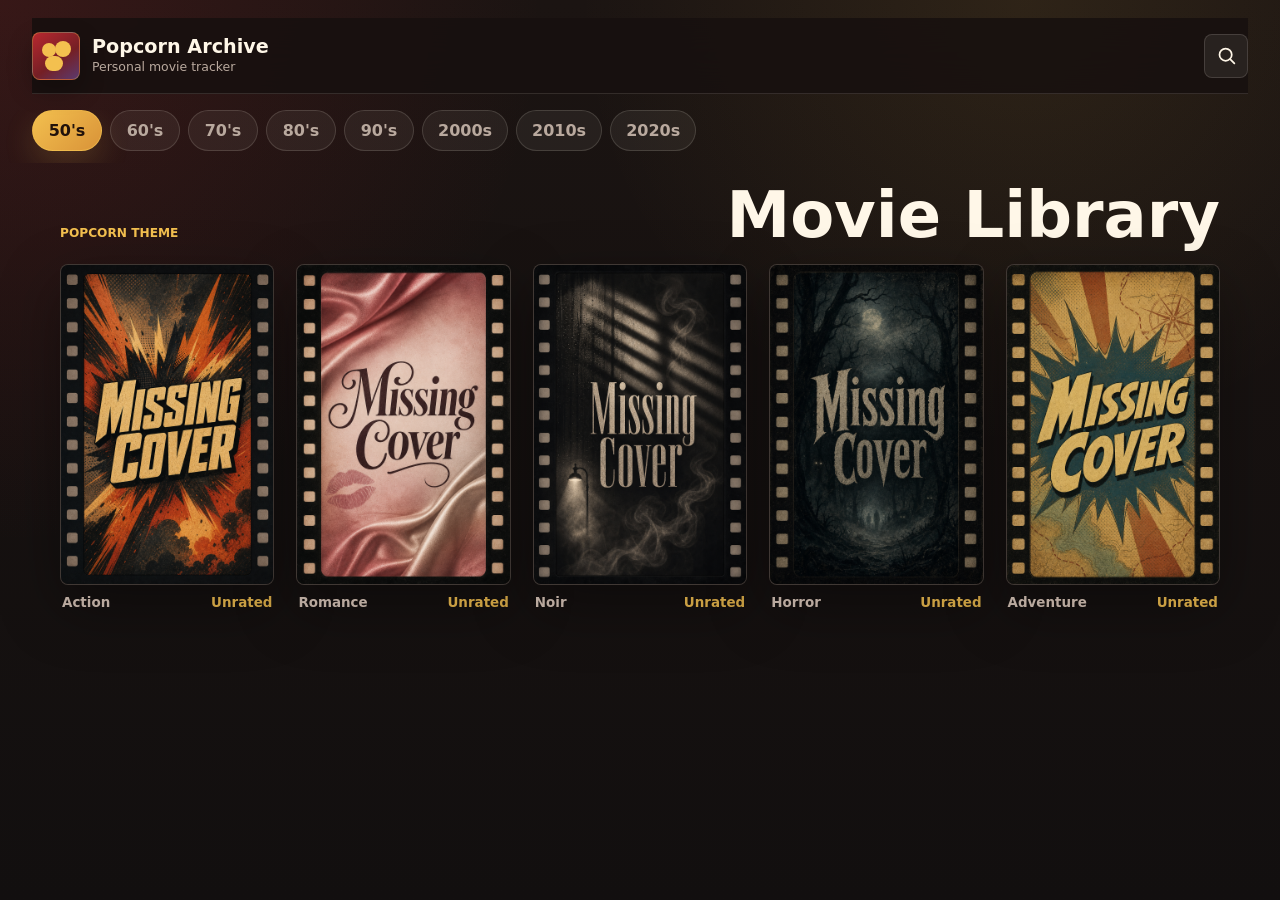
==== index.html @ 2b0893eb "Initial commit" ====
<!doctype html>
<html lang="en">
  <head>
    <meta charset="utf-8">
    <meta name="viewport" content="width=device-width, initial-scale=1">
    <meta name="theme-color" content="#17110f">
    <title>Popcorn Archive</title>
    <link rel="manifest" href="manifest.json">
    <link rel="stylesheet" href="styles.css">
  </head>
  <body>
    <div class="app-shell">
      <header class="top-bar" aria-label="Primary navigation">
        <a class="brand" href="index.html" aria-label="Popcorn Archive home">
          <span class="brand-mark" aria-hidden="true">
            <span></span>
          </span>
          <span class="brand-copy">
            <span class="brand-name">Popcorn Archive</span>
            <span class="brand-tagline">Personal movie tracker</span>
          </span>
        </a>

        <button class="icon-button" type="button" aria-label="Search and filter movies">
          <svg aria-hidden="true" viewBox="0 0 24 24">
            <path d="m21 21-4.3-4.3"></path>
            <circle cx="11" cy="11" r="7"></circle>
          </svg>
        </button>
      </header>

      <nav class="decade-nav" aria-label="Browse by decade">
        <button class="decade-chip is-active" type="button">50's</button>
        <button class="decade-chip" type="button">60's</button>
        <button class="decade-chip" type="button">70's</button>
        <button class="decade-chip" type="button">80's</button>
        <button class="decade-chip" type="button">90's</button>
        <button class="decade-chip" type="button">2000s</button>
        <button class="decade-chip" type="button">2010s</button>
        <button class="decade-chip" type="button">2020s</button>
      </nav>

      <main class="content">
        <section class="section-heading" aria-labelledby="library-title">
          <p class="eyebrow">Popcorn theme</p>
          <h1 id="library-title">Movie Library</h1>
        </section>

        <section class="poster-grid" aria-label="Movie cover placeholders">
          <article class="movie-card">
            <img src="assets/placeholders/missing-action.png" alt="Missing Cover action placeholder">
            <div class="movie-card-meta">
              <span>Action</span>
              <span>Unrated</span>
            </div>
          </article>

          <article class="movie-card">
            <img src="assets/placeholders/missing-romance.png" alt="Missing Cover romance placeholder">
            <div class="movie-card-meta">
              <span>Romance</span>
              <span>Unrated</span>
            </div>
          </article>

          <article class="movie-card">
            <img src="assets/placeholders/missing-noir.png" alt="Missing Cover noir placeholder">
            <div class="movie-card-meta">
              <span>Noir</span>
              <span>Unrated</span>
            </div>
          </article>

          <article class="movie-card">
            <img src="assets/placeholders/missing-horror.png" alt="Missing Cover horror placeholder">
            <div class="movie-card-meta">
              <span>Horror</span>
              <span>Unrated</span>
            </div>
          </article>

          <article class="movie-card">
            <img src="assets/placeholders/missing-adventure.png" alt="Missing Cover adventure placeholder">
            <div class="movie-card-meta">
              <span>Adventure</span>
              <span>Unrated</span>
            </div>
          </article>
        </section>
      </main>
    </div>

    <script src="app.js"></script>
  </body>
</html>
---- styles.css ----
:root {
  color-scheme: dark;
  --bg: #17110f;
  --bg-soft: #211a18;
  --panel: #2a211f;
  --panel-strong: #352421;
  --text: #fff7e8;
  --muted: #b9a99e;
  --red: #b8282f;
  --red-soft: #762328;
  --yellow: #f3c04f;
  --purple: #5b3a6f;
  --line: rgba(255, 247, 232, 0.12);
  --shadow: 0 22px 60px rgba(0, 0, 0, 0.36);
}

* {
  box-sizing: border-box;
}

html {
  background: var(--bg);
}

body {
  margin: 0;
  min-height: 100vh;
  background:
    radial-gradient(circle at top left, rgba(184, 40, 47, 0.18), transparent 34rem),
    radial-gradient(circle at 80% 0, rgba(243, 192, 79, 0.09), transparent 28rem),
    linear-gradient(180deg, #1b1412 0%, #120f0f 100%);
  color: var(--text);
  font-family: Inter, ui-sans-serif, system-ui, -apple-system, BlinkMacSystemFont, "Segoe UI", sans-serif;
}

button,
a {
  -webkit-tap-highlight-color: transparent;
}

button {
  font: inherit;
}

img {
  display: block;
  max-width: 100%;
}

.app-shell {
  min-height: 100vh;
  padding: 14px clamp(14px, 4vw, 32px) 32px;
}

.top-bar {
  position: sticky;
  top: 0;
  z-index: 10;
  display: flex;
  align-items: center;
  justify-content: space-between;
  gap: 16px;
  min-height: 68px;
  border-bottom: 1px solid var(--line);
  background: rgba(23, 17, 15, 0.88);
  backdrop-filter: blur(18px);
}

.brand {
  display: inline-flex;
  align-items: center;
  gap: 12px;
  min-width: 0;
  color: inherit;
  text-decoration: none;
}

.brand-mark {
  position: relative;
  display: grid;
  flex: 0 0 auto;
  width: 42px;
  height: 42px;
  place-items: center;
  border: 1px solid rgba(243, 192, 79, 0.34);
  border-radius: 8px;
  background: linear-gradient(145deg, var(--red) 0%, #751f25 58%, var(--purple) 100%);
  box-shadow: 0 10px 24px rgba(0, 0, 0, 0.28);
}

.brand-mark::before,
.brand-mark::after,
.brand-mark span {
  content: "";
  position: absolute;
  border-radius: 999px;
  background: var(--yellow);
}

.brand-mark::before {
  width: 14px;
  height: 14px;
  left: 9px;
  top: 10px;
}

.brand-mark::after {
  width: 16px;
  height: 16px;
  right: 8px;
  top: 8px;
}

.brand-mark span {
  width: 18px;
  height: 15px;
  left: 12px;
  bottom: 8px;
}

.brand-copy {
  display: grid;
  min-width: 0;
}

.brand-name {
  overflow: hidden;
  font-size: 1.08rem;
  font-weight: 800;
  letter-spacing: 0;
  line-height: 1.1;
  text-overflow: ellipsis;
  white-space: nowrap;
}

.brand-tagline {
  overflow: hidden;
  margin-top: 3px;
  color: var(--muted);
  font-size: 0.78rem;
  line-height: 1.2;
  text-overflow: ellipsis;
  white-space: nowrap;
}

.icon-button {
  display: grid;
  flex: 0 0 auto;
  width: 44px;
  height: 44px;
  place-items: center;
  border: 1px solid rgba(255, 247, 232, 0.14);
  border-radius: 8px;
  background: rgba(255, 247, 232, 0.07);
  color: var(--text);
  cursor: pointer;
}

.icon-button svg {
  width: 21px;
  height: 21px;
  fill: none;
  stroke: currentColor;
  stroke-linecap: round;
  stroke-linejoin: round;
  stroke-width: 2;
}

.decade-nav {
  display: flex;
  gap: 8px;
  margin: 16px calc(clamp(14px, 4vw, 32px) * -1) 0;
  overflow-x: auto;
  padding: 0 clamp(14px, 4vw, 32px) 12px;
  scrollbar-width: none;
}

.decade-nav::-webkit-scrollbar {
  display: none;
}

.decade-chip {
  flex: 0 0 auto;
  min-width: 70px;
  border: 1px solid rgba(255, 247, 232, 0.14);
  border-radius: 999px;
  background: rgba(255, 247, 232, 0.06);
  color: var(--muted);
  cursor: pointer;
  font-weight: 750;
  padding: 10px 15px;
}

.decade-chip.is-active {
  border-color: rgba(243, 192, 79, 0.62);
  background: linear-gradient(135deg, var(--yellow), #d99338);
  color: #21120b;
  box-shadow: 0 12px 30px rgba(243, 192, 79, 0.17);
}

.content {
  width: min(100%, 1160px);
  margin: 22px auto 0;
}

.section-heading {
  display: flex;
  align-items: end;
  justify-content: space-between;
  gap: 16px;
  margin-bottom: 18px;
}

.eyebrow {
  margin: 0 0 6px;
  color: var(--yellow);
  font-size: 0.76rem;
  font-weight: 800;
  letter-spacing: 0;
  text-transform: uppercase;
}

h1 {
  margin: 0;
  font-size: clamp(2rem, 7vw, 4rem);
  line-height: 0.95;
}

.poster-grid {
  display: grid;
  grid-template-columns: repeat(auto-fit, minmax(150px, 1fr));
  gap: clamp(14px, 3vw, 22px);
}

.movie-card {
  min-width: 0;
}

.movie-card img {
  width: 100%;
  aspect-ratio: 2 / 3;
  border: 1px solid rgba(255, 247, 232, 0.1);
  border-radius: 8px;
  background: var(--panel);
  box-shadow: var(--shadow);
  object-fit: cover;
}

.movie-card-meta {
  display: flex;
  align-items: center;
  justify-content: space-between;
  gap: 10px;
  padding: 10px 2px 0;
  color: var(--muted);
  font-size: 0.84rem;
  font-weight: 700;
}

.movie-card-meta span:last-child {
  color: rgba(243, 192, 79, 0.82);
}

@media (min-width: 760px) {
  .app-shell {
    padding-top: 18px;
  }

  .top-bar {
    min-height: 76px;
  }

  .brand-mark {
    width: 48px;
    height: 48px;
  }

  .brand-name {
    font-size: 1.2rem;
  }

  .poster-grid {
    grid-template-columns: repeat(5, minmax(0, 1fr));
  }
}

@media (max-width: 420px) {
  .brand-tagline {
    display: none;
  }

  .poster-grid {
    grid-template-columns: repeat(2, minmax(0, 1fr));
  }
}
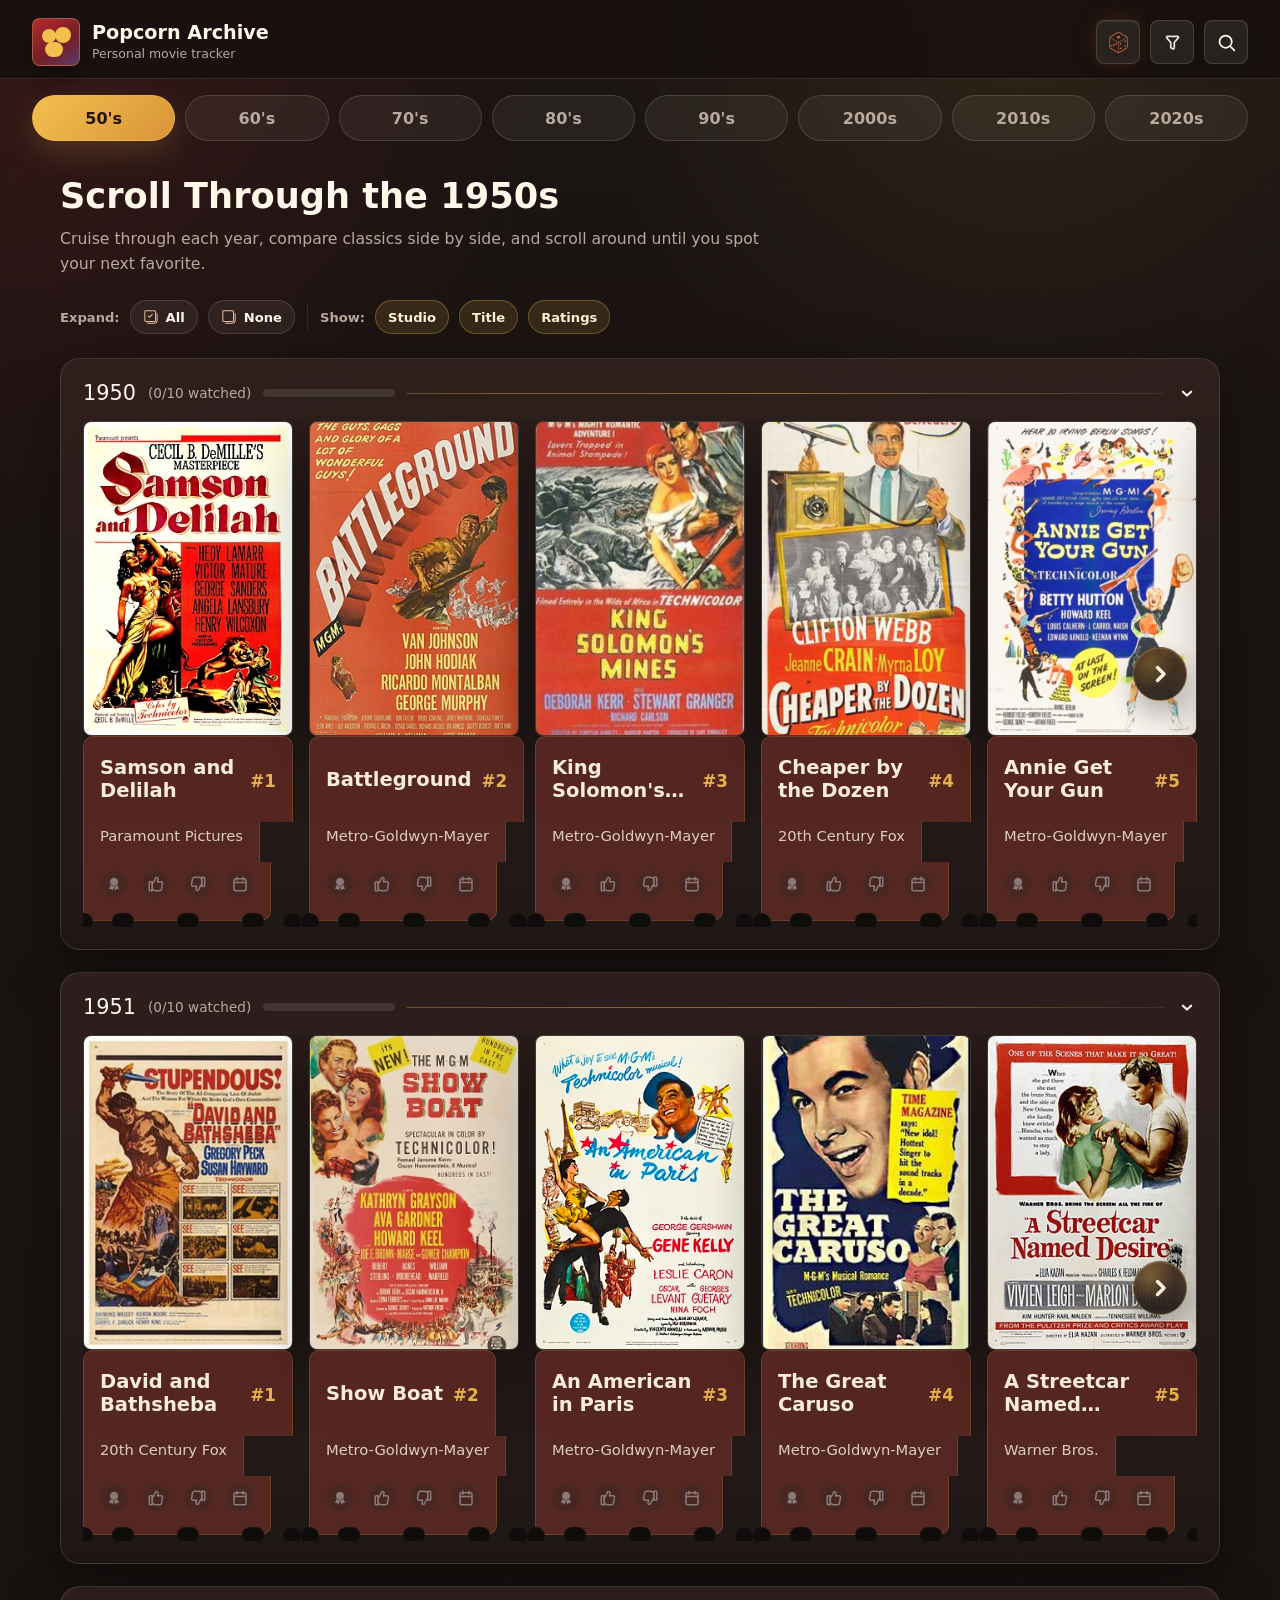
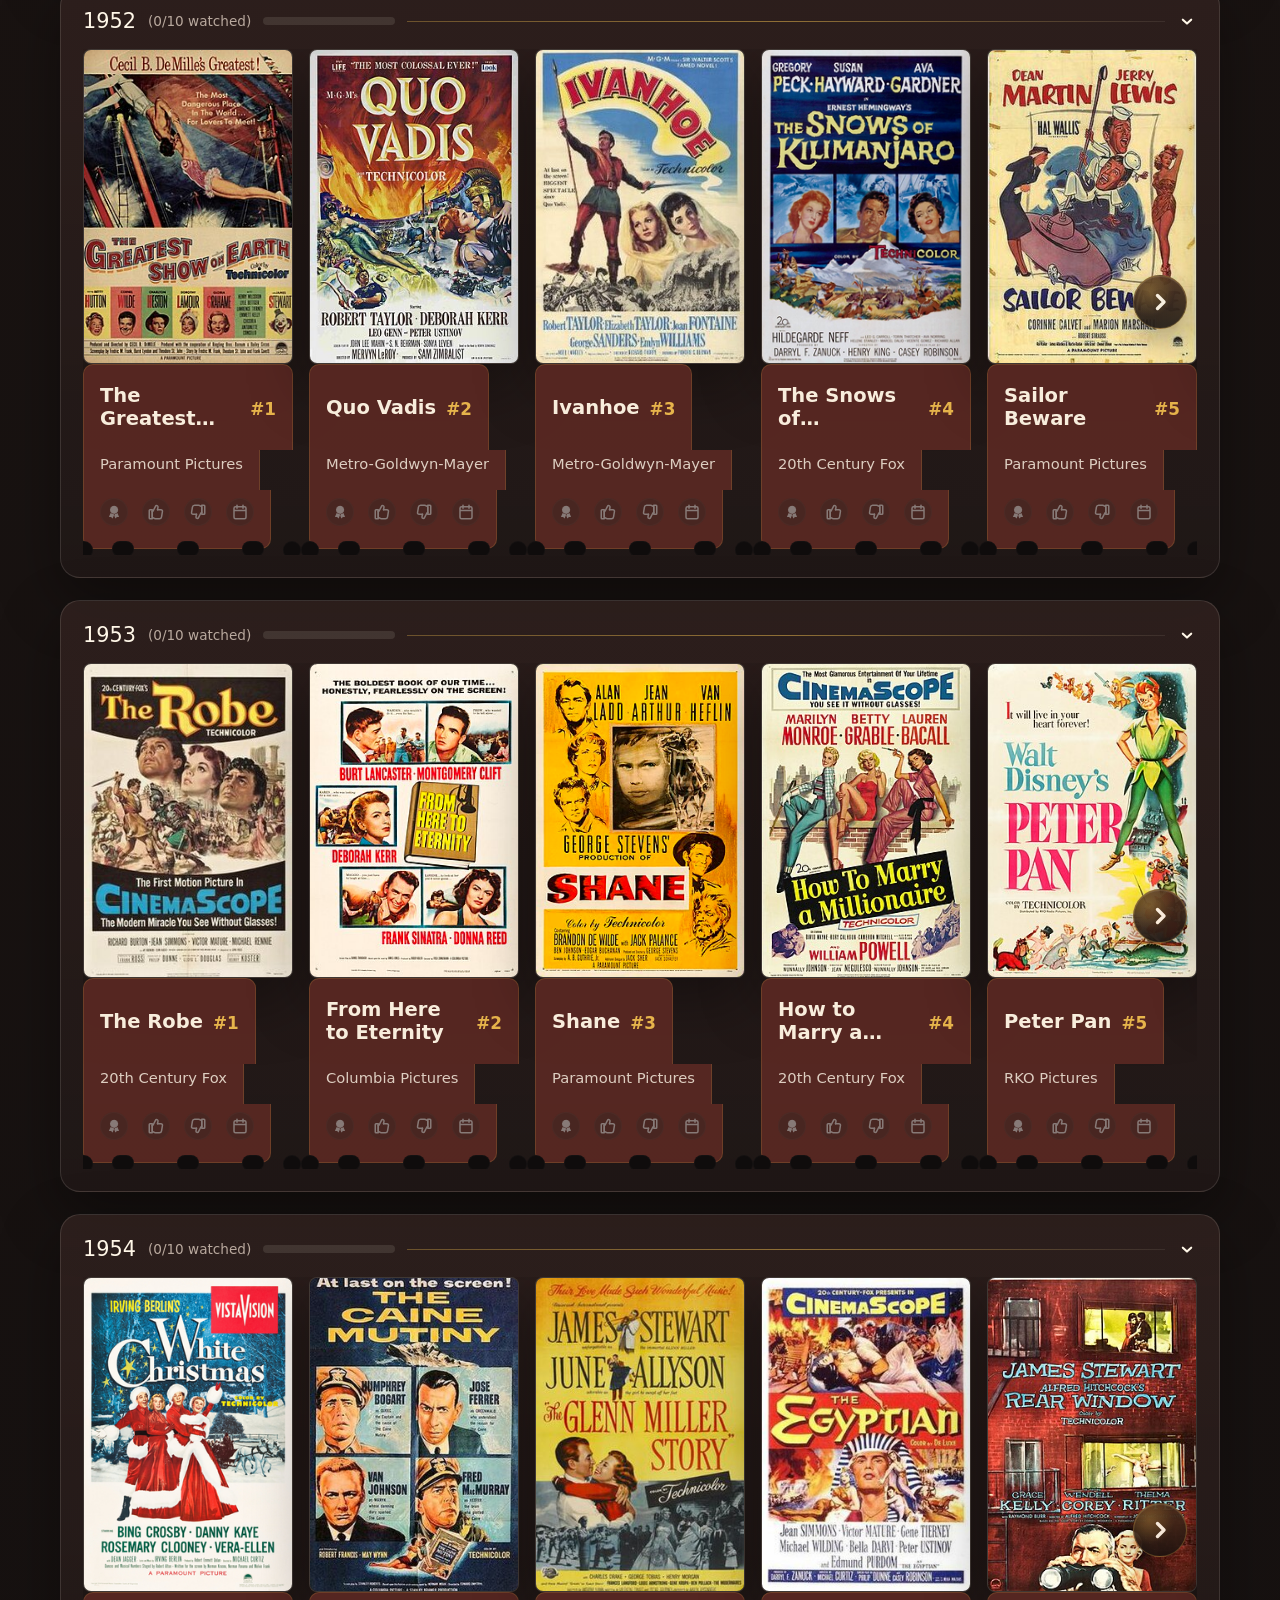
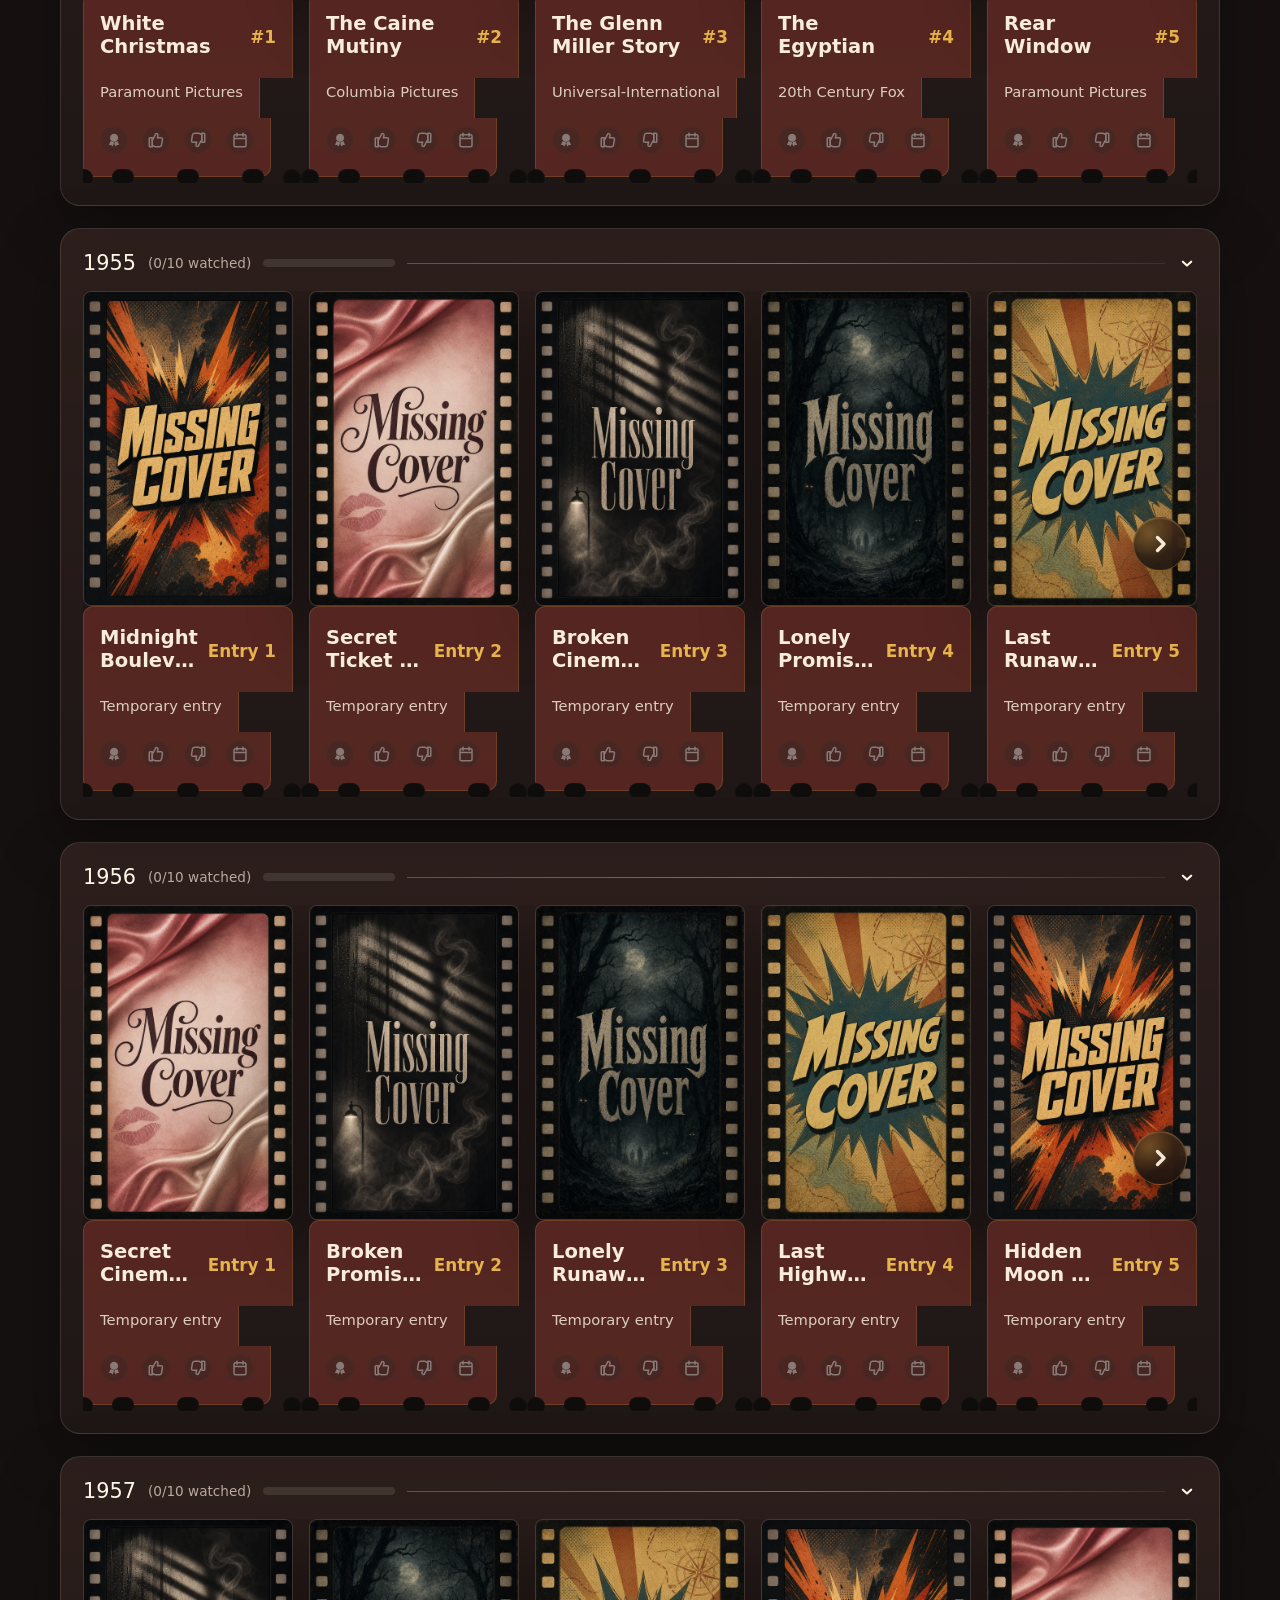
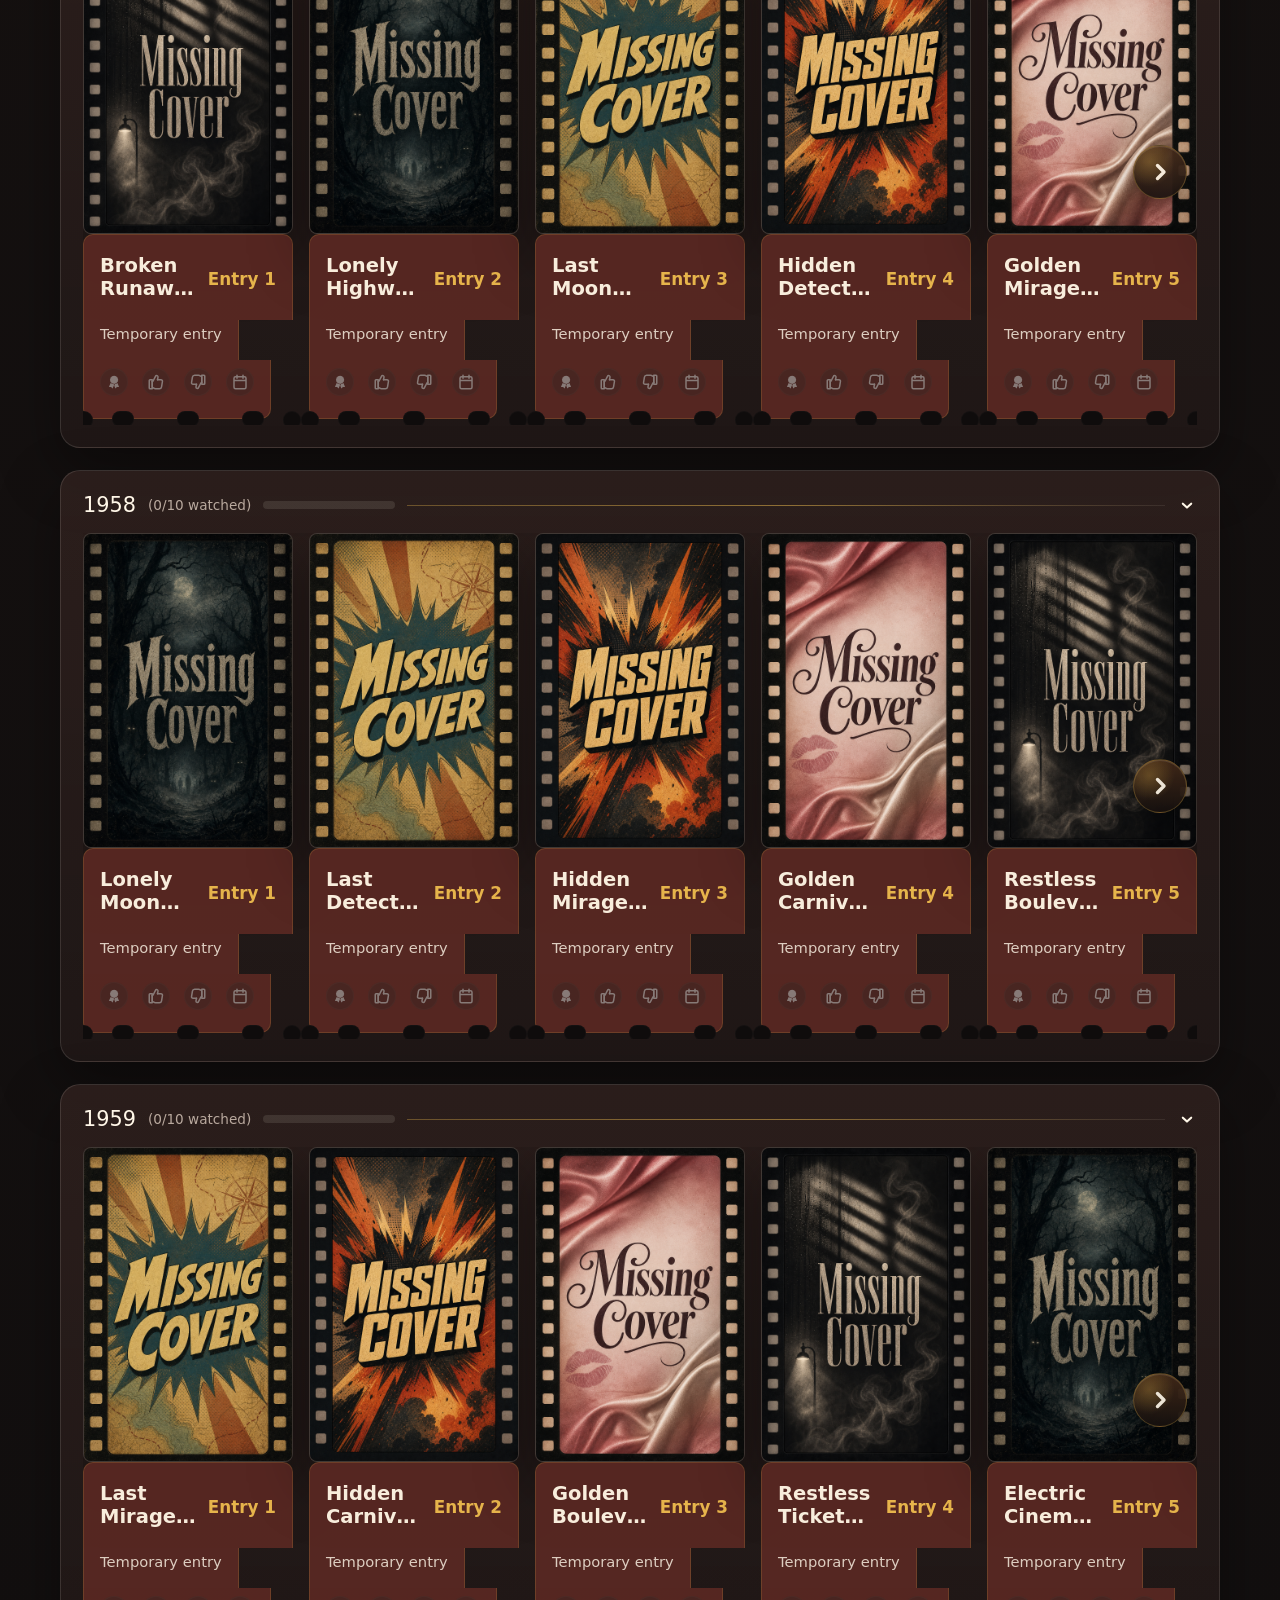
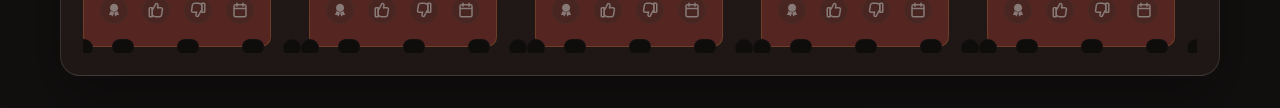
==== commit 633f16ba: "Checkpoint movie checklist UI overhaul" ====
--- a/index.html
+++ b/index.html
@@ -21,73 +21,172 @@
           </span>
         </a>
 
-        <button class="icon-button" type="button" aria-label="Search and filter movies">
+        <div class="top-bar-actions" aria-label="Search and filter controls">
+          <button class="icon-button" type="button" aria-label="Pick a random movie">
+            <img class="icon-button-image icon-button-image-random" src="assets/icons/dice.svg" alt="" aria-hidden="true">
+          </button>
+          <button class="icon-button" type="button" aria-label="Filter movies">
+            <img class="icon-button-image" src="assets/icons/filter.svg" alt="" aria-hidden="true">
+          </button>
+          <button class="icon-button" type="button" aria-label="Search movies">
+            <svg aria-hidden="true" viewBox="0 0 24 24">
+              <path d="m21 21-4.3-4.3"></path>
+              <circle cx="11" cy="11" r="7"></circle>
+            </svg>
+          </button>
+        </div>
+      </header>
+
+      <div id="decade-nav-shell" class="decade-nav-shell">
+        <button
+          id="decade-nav-prev"
+          class="edge-button edge-button-left decade-edge-button"
+          type="button"
+          aria-label="Scroll decades to the left"
+        >
           <svg aria-hidden="true" viewBox="0 0 24 24">
-            <path d="m21 21-4.3-4.3"></path>
-            <circle cx="11" cy="11" r="7"></circle>
+            <path d="M14.5 5.5 8 12l6.5 6.5"></path>
           </svg>
         </button>
-      </header>
 
-      <nav class="decade-nav" aria-label="Browse by decade">
-        <button class="decade-chip is-active" type="button">50's</button>
-        <button class="decade-chip" type="button">60's</button>
-        <button class="decade-chip" type="button">70's</button>
-        <button class="decade-chip" type="button">80's</button>
-        <button class="decade-chip" type="button">90's</button>
-        <button class="decade-chip" type="button">2000s</button>
-        <button class="decade-chip" type="button">2010s</button>
-        <button class="decade-chip" type="button">2020s</button>
-      </nav>
+        <nav id="decade-nav" class="decade-nav" aria-label="Browse by decade">
+          <button class="decade-chip is-active" type="button">50's</button>
+          <button class="decade-chip" type="button">60's</button>
+          <button class="decade-chip" type="button">70's</button>
+          <button class="decade-chip" type="button">80's</button>
+          <button class="decade-chip" type="button">90's</button>
+          <button class="decade-chip" type="button">2000s</button>
+          <button class="decade-chip" type="button">2010s</button>
+          <button class="decade-chip" type="button">2020s</button>
+        </nav>
+
+        <button
+          id="decade-nav-next"
+          class="edge-button edge-button-right decade-edge-button"
+          type="button"
+          aria-label="Scroll decades to the right"
+        >
+          <svg aria-hidden="true" viewBox="0 0 24 24">
+            <path d="M9.5 5.5 16 12l-6.5 6.5"></path>
+          </svg>
+        </button>
+      </div>
 
       <main class="content">
-        <section class="section-heading" aria-labelledby="library-title">
-          <p class="eyebrow">Popcorn theme</p>
-          <h1 id="library-title">Movie Library</h1>
-        </section>
+        <section class="library-decade" aria-labelledby="fifties-title">
+          <div class="section-copy">
+            <h2 id="fifties-title">Scroll Through the 1950s</h2>
+            <p class="section-description">
+              Cruise through each year, compare classics side by side, and scroll
+              around until you spot your next favorite.
+            </p>
+          </div>
 
-        <section class="poster-grid" aria-label="Movie cover placeholders">
-          <article class="movie-card">
-            <img src="assets/placeholders/missing-action.png" alt="Missing Cover action placeholder">
-            <div class="movie-card-meta">
-              <span>Action</span>
-              <span>Unrated</span>
-            </div>
-          </article>
+          <div class="year-toolbar" aria-label="Year display controls">
+            <span class="year-toolbar-label">Expand:</span>
+            <button id="expand-all-button" class="year-toolbar-button" type="button">
+              <img src="assets/icons/expand-all.svg" alt="" aria-hidden="true">
+              <span>All</span>
+            </button>
+            <button id="expand-none-button" class="year-toolbar-button" type="button">
+              <img src="assets/icons/expand-none.svg" alt="" aria-hidden="true">
+              <span>None</span>
+            </button>
 
-          <article class="movie-card">
-            <img src="assets/placeholders/missing-romance.png" alt="Missing Cover romance placeholder">
-            <div class="movie-card-meta">
-              <span>Romance</span>
-              <span>Unrated</span>
-            </div>
-          </article>
+            <span class="year-toolbar-divider" aria-hidden="true"></span>
 
-          <article class="movie-card">
-            <img src="assets/placeholders/missing-noir.png" alt="Missing Cover noir placeholder">
-            <div class="movie-card-meta">
-              <span>Noir</span>
-              <span>Unrated</span>
-            </div>
-          </article>
+            <span class="year-toolbar-label">Show:</span>
+            <button id="toggle-studio-button" class="year-toolbar-button is-active" type="button" aria-pressed="true">
+              <span>Studio</span>
+            </button>
+            <button id="toggle-title-button" class="year-toolbar-button is-active" type="button" aria-pressed="true">
+              <span>Title</span>
+            </button>
+            <button id="toggle-ratings-button" class="year-toolbar-button is-active" type="button" aria-pressed="true">
+              <span>Ratings</span>
+            </button>
+          </div>
 
-          <article class="movie-card">
-            <img src="assets/placeholders/missing-horror.png" alt="Missing Cover horror placeholder">
-            <div class="movie-card-meta">
-              <span>Horror</span>
-              <span>Unrated</span>
-            </div>
-          </article>
-
-          <article class="movie-card">
-            <img src="assets/placeholders/missing-adventure.png" alt="Missing Cover adventure placeholder">
-            <div class="movie-card-meta">
-              <span>Adventure</span>
-              <span>Unrated</span>
-            </div>
-          </article>
+          <div id="year-rows" class="year-rows" aria-live="polite"></div>
         </section>
       </main>
+    </div>
+
+    <div id="movie-detail-overlay" class="movie-detail-overlay" hidden>
+      <div class="movie-detail-backdrop" data-close-detail="true"></div>
+      <section
+        id="movie-detail-card"
+        class="movie-detail-card"
+        role="dialog"
+        aria-modal="true"
+        aria-labelledby="movie-detail-title"
+        tabindex="-1"
+      >
+        <button
+          id="movie-detail-close"
+          class="movie-detail-close"
+          type="button"
+          aria-label="Close movie details"
+        >
+          <svg aria-hidden="true" viewBox="0 0 24 24">
+            <path d="M6 6 18 18"></path>
+            <path d="M18 6 6 18"></path>
+          </svg>
+        </button>
+
+        <div class="movie-detail-layout">
+          <img id="movie-detail-poster" class="movie-detail-poster" src="" alt="">
+
+          <div class="movie-detail-copy">
+            <p id="movie-detail-kicker" class="movie-detail-kicker"></p>
+            <h2 id="movie-detail-title"></h2>
+            <p id="movie-detail-distributor" class="movie-detail-distributor"></p>
+
+            <dl class="movie-detail-facts">
+              <div>
+                <dt>Rank</dt>
+                <dd id="movie-detail-rank"></dd>
+              </div>
+              <div>
+                <dt>Rental</dt>
+                <dd id="movie-detail-rental"></dd>
+              </div>
+              <div>
+                <dt>Status</dt>
+                <dd id="movie-detail-status"></dd>
+              </div>
+              <div>
+                <dt>Rating</dt>
+                <dd id="movie-detail-rating"></dd>
+              </div>
+            </dl>
+
+            <div class="movie-detail-links">
+              <a id="movie-detail-film-link" class="movie-detail-link" href="" target="_blank" rel="noreferrer noopener">
+                <span class="movie-detail-link-icon" aria-hidden="true">
+                  <img src="assets/icons/wikipedia.svg" alt="">
+                </span>
+                <span>Wikipedia</span>
+              </a>
+            </div>
+
+            <div class="movie-detail-actions" aria-label="Movie reactions">
+              <button id="movie-detail-favorite" class="movie-detail-action movie-detail-action-favorite" type="button">
+                <img src="assets/icons/ribbon.svg" alt="" aria-hidden="true">
+              </button>
+              <button id="movie-detail-like" class="movie-detail-action movie-detail-action-thumb" type="button" aria-label="Mark movie thumbs up">
+                <img src="assets/icons/thumbs-up.svg" alt="" aria-hidden="true">
+              </button>
+              <button id="movie-detail-dislike" class="movie-detail-action movie-detail-action-thumb" type="button" aria-label="Mark movie thumbs down">
+                <img src="assets/icons/thumbs-down.svg" alt="" aria-hidden="true">
+              </button>
+              <button id="movie-detail-calendar" class="movie-detail-action movie-detail-action-thumb movie-detail-action-calendar" type="button" aria-label="Toggle movie calendar action">
+                <img src="assets/icons/calendar.svg" alt="" aria-hidden="true">
+              </button>
+            </div>
+          </div>
+        </div>
+      </section>
     </div>
 
     <script src="app.js"></script>
--- a/styles.css
+++ b/styles.css
@@ -18,6 +18,10 @@
   box-sizing: border-box;
 }
 
+[hidden] {
+  display: none !important;
+}
+
 html {
   background: var(--bg);
 }
@@ -33,6 +37,10 @@
   font-family: Inter, ui-sans-serif, system-ui, -apple-system, BlinkMacSystemFont, "Segoe UI", sans-serif;
 }
 
+body.detail-open {
+  overflow: hidden;
+}
+
 button,
 a {
   -webkit-tap-highlight-color: transparent;
@@ -49,7 +57,7 @@
 
 .app-shell {
   min-height: 100vh;
-  padding: 14px clamp(14px, 4vw, 32px) 32px;
+  padding: 0 clamp(14px, 4vw, 32px) 32px;
 }
 
 .top-bar {
@@ -61,6 +69,8 @@
   justify-content: space-between;
   gap: 16px;
   min-height: 68px;
+  margin: 0 calc(clamp(14px, 4vw, 32px) * -1);
+  padding: 14px clamp(14px, 4vw, 32px) 10px;
   border-bottom: 1px solid var(--line);
   background: rgba(23, 17, 15, 0.88);
   backdrop-filter: blur(18px);
@@ -154,6 +164,13 @@
   background: rgba(255, 247, 232, 0.07);
   color: var(--text);
   cursor: pointer;
+  transition: box-shadow 140ms ease, border-color 140ms ease, background 140ms ease, transform 140ms ease;
+}
+
+.top-bar-actions {
+  display: inline-flex;
+  align-items: center;
+  gap: 10px;
 }
 
 .icon-button svg {
@@ -166,29 +183,102 @@
   stroke-width: 2;
 }
 
+.icon-button-image {
+  width: 21px;
+  height: 21px;
+  filter: brightness(0) saturate(100%) invert(97%) sepia(8%) saturate(227%) hue-rotate(327deg) brightness(95%) contrast(92%);
+}
+
+.icon-button-image-random {
+  filter: brightness(0) saturate(100%) invert(49%) sepia(31%) saturate(1095%) hue-rotate(329deg) brightness(91%) contrast(86%);
+}
+
+.top-bar-actions .icon-button {
+  box-shadow:
+    0 8px 18px rgba(0, 0, 0, 0.16),
+    0 0 0 rgba(243, 192, 79, 0),
+    inset 0 1px 0 rgba(255, 247, 232, 0.04),
+    inset 0 0 12px rgba(243, 192, 79, 0.03);
+}
+
+.top-bar-actions .icon-button:hover,
+.top-bar-actions .icon-button:focus-visible {
+  border-color: rgba(243, 192, 79, 0.18);
+  box-shadow:
+    0 10px 22px rgba(0, 0, 0, 0.18),
+    0 0 18px rgba(243, 192, 79, 0.12),
+    0 0 24px rgba(184, 40, 47, 0.1),
+    inset 0 1px 0 rgba(255, 247, 232, 0.08),
+    inset 0 0 14px rgba(243, 192, 79, 0.05);
+}
+
+.top-bar-actions .icon-button:active,
+.top-bar-actions .icon-button.is-active,
+.top-bar-actions .icon-button[aria-pressed="true"] {
+  transform: translateY(-1px);
+  box-shadow:
+    0 10px 22px rgba(0, 0, 0, 0.18),
+    0 0 24px rgba(243, 192, 79, 0.2),
+    0 0 34px rgba(184, 40, 47, 0.18),
+    inset 0 1px 0 rgba(255, 247, 232, 0.08),
+    inset 0 0 16px rgba(243, 192, 79, 0.07);
+}
+
+.top-bar-actions .icon-button:first-child {
+  box-shadow:
+    0 8px 18px rgba(0, 0, 0, 0.16),
+    0 0 18px rgba(243, 192, 79, 0.11),
+    0 0 26px rgba(184, 40, 47, 0.15),
+    inset 0 1px 0 rgba(255, 247, 232, 0.06),
+    inset 0 0 14px rgba(243, 192, 79, 0.05);
+}
+
+.top-bar-actions .icon-button:first-child:hover,
+.top-bar-actions .icon-button:first-child:focus-visible {
+  box-shadow:
+    0 10px 22px rgba(0, 0, 0, 0.18),
+    0 0 24px rgba(243, 192, 79, 0.16),
+    0 0 32px rgba(184, 40, 47, 0.2),
+    inset 0 1px 0 rgba(255, 247, 232, 0.08),
+    inset 0 0 16px rgba(243, 192, 79, 0.06);
+}
+
+.decade-nav-shell {
+  position: relative;
+  margin: 16px calc(clamp(14px, 4vw, 32px) * -1) 0;
+  padding: 0 clamp(14px, 4vw, 32px) 12px;
+}
+
 .decade-nav {
   display: flex;
-  gap: 8px;
-  margin: 16px calc(clamp(14px, 4vw, 32px) * -1) 0;
+  gap: 10px;
   overflow-x: auto;
-  padding: 0 clamp(14px, 4vw, 32px) 12px;
+  padding: 0;
   scrollbar-width: none;
+  touch-action: pan-y;
 }
 
 .decade-nav::-webkit-scrollbar {
   display: none;
 }
 
+.decade-nav-shell:not(.is-scrollable) .decade-nav {
+  display: grid;
+  grid-template-columns: repeat(8, minmax(0, 1fr));
+  overflow: visible;
+}
+
 .decade-chip {
   flex: 0 0 auto;
-  min-width: 70px;
+  min-width: 82px;
+  min-height: 46px;
   border: 1px solid rgba(255, 247, 232, 0.14);
   border-radius: 999px;
   background: rgba(255, 247, 232, 0.06);
   color: var(--muted);
   cursor: pointer;
   font-weight: 750;
-  padding: 10px 15px;
+  padding: 12px 18px;
 }
 
 .decade-chip.is-active {
@@ -198,45 +288,325 @@
   box-shadow: 0 12px 30px rgba(243, 192, 79, 0.17);
 }
 
+.decade-nav-shell:not(.is-scrollable) .decade-chip {
+  min-width: 0;
+  width: 100%;
+}
+
+.decade-edge-button {
+  display: none;
+  width: 46px;
+  height: 46px;
+}
+
+.decade-nav-shell.is-scrollable .decade-edge-button {
+  display: grid;
+}
+
 .content {
   width: min(100%, 1160px);
   margin: 22px auto 0;
 }
 
-.section-heading {
+.library-decade {
+  display: grid;
+  gap: 24px;
+}
+
+.year-toolbar {
   display: flex;
-  align-items: end;
-  justify-content: space-between;
-  gap: 16px;
-  margin-bottom: 18px;
-}
-
-.eyebrow {
-  margin: 0 0 6px;
+  align-items: center;
+  gap: 10px;
+  flex-wrap: wrap;
+}
+
+.year-toolbar-label {
+  color: var(--muted);
+  font-size: 0.82rem;
+  font-weight: 700;
+}
+
+.year-toolbar-button {
+  display: inline-flex;
+  align-items: center;
+  gap: 7px;
+  min-height: 34px;
+  border: 1px solid rgba(255, 247, 232, 0.14);
+  border-radius: 999px;
+  background: rgba(255, 247, 232, 0.06);
+  color: var(--text);
+  cursor: pointer;
+  padding: 7px 12px;
+}
+
+.year-toolbar-button.is-active {
+  border-color: rgba(243, 192, 79, 0.3);
+  background: rgba(243, 192, 79, 0.12);
+  color: #fff0d4;
+}
+
+.year-toolbar-button img {
+  width: 16px;
+  height: 16px;
+  opacity: 0.9;
+  filter: invert(92%) sepia(26%) saturate(497%) hue-rotate(328deg) brightness(103%) contrast(97%);
+}
+
+.year-toolbar-button span {
+  font-size: 0.82rem;
+  font-weight: 750;
+}
+
+.year-toolbar-divider {
+  width: 1px;
+  height: 26px;
+  background: rgba(255, 247, 232, 0.1);
+  margin-inline: 2px;
+}
+
+.section-copy {
+  max-width: 720px;
+}
+
+.section-kicker {
+  margin: 0 0 10px;
   color: var(--yellow);
-  font-size: 0.76rem;
+  font-size: 0.82rem;
   font-weight: 800;
-  letter-spacing: 0;
   text-transform: uppercase;
 }
 
-h1 {
+.section-copy h2 {
   margin: 0;
-  font-size: clamp(2rem, 7vw, 4rem);
-  line-height: 0.95;
-}
-
-.poster-grid {
-  display: grid;
-  grid-template-columns: repeat(auto-fit, minmax(150px, 1fr));
-  gap: clamp(14px, 3vw, 22px);
+  font-size: clamp(1.45rem, 4vw, 2.2rem);
+}
+
+.section-description {
+  margin: 10px 0 0;
+  color: var(--muted);
+  font-size: 0.98rem;
+  line-height: 1.6;
+}
+
+.year-rows {
+  display: grid;
+  gap: 22px;
+}
+
+.year-row {
+  padding: 18px;
+  border: 1px solid var(--line);
+  border-radius: 20px;
+  background: linear-gradient(180deg, rgba(53, 36, 33, 0.72), rgba(32, 24, 23, 0.9));
+  box-shadow: var(--shadow);
+  overflow: hidden;
+}
+
+.year-title {
+  margin: 0;
+  flex: 0 0 auto;
+  font-size: 1.3rem;
+}
+
+.year-count {
+  margin: 0;
+  color: var(--muted);
+  font-size: 0.85rem;
+}
+
+.year-progress {
+  display: inline-flex;
+  align-items: center;
+  gap: 12px;
+  flex: 0 0 auto;
+  white-space: nowrap;
+}
+
+.year-progress-bar {
+  position: relative;
+  width: clamp(84px, 18vw, 132px);
+  height: 8px;
+  overflow: hidden;
+  border-radius: 999px;
+  background: rgba(255, 247, 232, 0.1);
+}
+
+.year-progress-fill {
+  display: block;
+  width: 0;
+  height: 100%;
+  border-radius: inherit;
+  background: linear-gradient(90deg, var(--yellow), #d99338);
+  box-shadow: 0 0 18px rgba(243, 192, 79, 0.22);
+}
+
+.year-bar {
+  display: flex;
+  align-items: center;
+  gap: 12px;
+  width: 100%;
+  border: 0;
+  background: transparent;
+  color: var(--text);
+  cursor: pointer;
+  padding: 0 0 16px;
+  margin-bottom: 0;
+  text-align: left;
+}
+
+.year-toggle-line {
+  display: block;
+  flex: 1 1 auto;
+  min-width: 56px;
+  height: 1px;
+  background: linear-gradient(90deg, rgba(243, 192, 79, 0.32), rgba(243, 192, 79, 0.5), rgba(255, 247, 232, 0.08));
+}
+
+.year-bar svg {
+  width: 20px;
+  height: 20px;
+  flex: 0 0 auto;
+  fill: none;
+  stroke: currentColor;
+  stroke-linecap: round;
+  stroke-linejoin: round;
+  stroke-width: 2.6;
+  transition: transform 160ms ease, opacity 160ms ease;
+}
+
+.year-bar:hover svg {
+  opacity: 0.8;
+}
+
+.year-row[data-expanded="false"] .year-bar svg {
+  transform: rotate(90deg);
+}
+
+.year-row[data-expanded="false"] .year-bar {
+  padding-bottom: 0;
+}
+
+.scroller-shell {
+  position: relative;
+  overflow: hidden;
+}
+
+.edge-button {
+  position: absolute;
+  top: 50%;
+  z-index: 2;
+  display: grid;
+  width: 54px;
+  height: 54px;
+  place-items: center;
+  border: 1px solid rgba(243, 192, 79, 0.28);
+  border-radius: 999px;
+  background:
+    radial-gradient(circle at 30% 30%, rgba(243, 192, 79, 0.28), transparent 48%),
+    linear-gradient(180deg, rgba(69, 42, 24, 0.96), rgba(23, 17, 15, 0.96));
+  backdrop-filter: blur(14px);
+  color: var(--text);
+  opacity: 0.92;
+  cursor: pointer;
+  transform: translateY(-50%);
+  box-shadow:
+    0 14px 28px rgba(0, 0, 0, 0.32),
+    inset 0 1px 0 rgba(255, 247, 232, 0.12);
+  transition: transform 140ms ease, border-color 140ms ease, box-shadow 140ms ease, opacity 140ms ease, visibility 140ms ease;
+}
+
+.edge-button:hover:not(:disabled) {
+  opacity: 0.8;
+  border-color: rgba(243, 192, 79, 0.52);
+  box-shadow:
+    0 16px 30px rgba(0, 0, 0, 0.36),
+    0 0 0 4px rgba(243, 192, 79, 0.08),
+    inset 0 1px 0 rgba(255, 247, 232, 0.16);
+}
+
+.edge-button:active:not(:disabled) {
+  transform: translateY(-50%) scale(0.96);
+}
+
+.edge-button svg {
+  width: 24px;
+  height: 24px;
+  fill: none;
+  stroke: currentColor;
+  stroke-linecap: round;
+  stroke-linejoin: round;
+  stroke-width: 3.4;
+}
+
+.edge-button-left {
+  left: 10px;
+}
+
+.edge-button-right {
+  right: 10px;
+}
+
+.edge-button:disabled {
+  opacity: 0;
+  visibility: hidden;
+  pointer-events: none;
+}
+
+.movie-track {
+  display: flex;
+  gap: 14px;
+  width: 100%;
+  max-width: 100%;
+  overflow-x: auto;
+  overflow-y: hidden;
+  padding-bottom: 6px;
+  scrollbar-width: none;
+  touch-action: pan-y;
+  cursor: grab;
+  user-select: none;
+  justify-content: flex-start;
+  align-items: flex-start;
+  overscroll-behavior-x: contain;
+}
+
+.movie-track::-webkit-scrollbar {
+  display: none;
+}
+
+.movie-track.is-dragging {
+  cursor: grabbing;
 }
 
 .movie-card {
+  appearance: none;
+  position: relative;
+  flex: 0 0 clamp(148px, 22vw, 210px);
   min-width: 0;
-}
-
-.movie-card img {
+  user-select: none;
+  display: flex;
+  flex-direction: column;
+  border: 0;
+  background: transparent;
+  border-radius: 12px;
+  cursor: pointer;
+  padding: 0;
+  text-align: left;
+  overflow: visible;
+  transition: transform 150ms ease, filter 150ms ease;
+}
+
+.movie-card:hover,
+.movie-card:focus-visible {
+  transform: translateY(-4px);
+  filter: saturate(1.04);
+}
+
+.movie-card:focus-visible {
+  outline: 2px solid rgba(243, 192, 79, 0.75);
+  outline-offset: 4px;
+}
+
+.movie-card-cover {
   width: 100%;
   aspect-ratio: 2 / 3;
   border: 1px solid rgba(255, 247, 232, 0.1);
@@ -244,6 +614,8 @@
   background: var(--panel);
   box-shadow: var(--shadow);
   object-fit: cover;
+  pointer-events: none;
+  -webkit-user-drag: none;
 }
 
 .movie-card-meta {
@@ -251,23 +623,487 @@
   align-items: center;
   justify-content: space-between;
   gap: 10px;
-  padding: 10px 2px 0;
+  margin-top: 0;
+  position: relative;
+  padding: 16px 16px 14px;
+  color: #f8eddc;
+  font-size: 1rem;
+  font-weight: 700;
+  min-height: 86px;
+}
+
+.movie-card-meta span:first-child {
+  flex: 1 1 auto;
+  display: -webkit-box;
+  overflow: hidden;
+  -webkit-box-orient: vertical;
+  -webkit-line-clamp: 2;
+  line-clamp: 2;
+  font-size: 1.22rem;
+  font-weight: 800;
+  line-height: 1.14;
+  padding-bottom: 2px;
+}
+
+.movie-card-meta span:last-child {
+  flex: 0 0 auto;
+  color: rgba(243, 192, 79, 0.92);
+  font-size: 1.05rem;
+  font-weight: 800;
+}
+
+.movie-card-detail {
+  margin: 0;
+  color: rgba(255, 247, 232, 0.72);
+  font-size: 0.78rem;
+  line-height: 1.35;
+}
+
+.movie-card-meta,
+.movie-card-actions,
+.movie-card-detail {
+  background: rgba(88, 40, 35, 0.96);
+}
+
+.movie-card-meta {
+  border: 1px solid rgba(243, 192, 79, 0.16);
+  border-bottom: 0;
+  border-radius: 10px 10px 0 0;
+}
+
+.movie-card-actions {
+  order: 2;
+  display: flex;
+  align-items: center;
+  justify-content: center;
+  gap: 14px;
+  border-left: 1px solid rgba(243, 192, 79, 0.16);
+  border-right: 1px solid rgba(243, 192, 79, 0.16);
+  border-bottom: 1px solid rgba(243, 192, 79, 0.16);
+  border-radius: 0 0 10px 10px;
+  min-height: 58px;
+  padding: 8px 16px 22px;
+  position: relative;
+  z-index: 1;
+  overflow: visible;
+}
+
+.movie-card-action-icon {
+  display: grid;
+  width: 28px;
+  height: 28px;
+  place-items: center;
+  border-radius: 999px;
+  background: rgba(58, 37, 34, 0.48);
+  box-shadow: inset 0 0 0 1px rgba(255, 247, 232, 0.025);
+}
+
+.movie-card-action-icon img {
+  display: block;
+  width: 18px;
+  height: 18px;
+  opacity: 0.82;
+  filter: brightness(0) saturate(100%) invert(69%) sepia(8%) saturate(270%) hue-rotate(326deg) brightness(81%) contrast(85%);
+  pointer-events: none;
+}
+
+.movie-card-detail {
+  order: 1;
+  position: relative;
+  border: 1px solid rgba(243, 192, 79, 0.16);
+  border-top: 0;
+  border-bottom: 0;
+  border-radius: 0;
+  padding: 4px 16px 2px;
+  min-height: 40px;
+  color: rgba(255, 247, 232, 0.8);
+  font-size: 0.92rem;
+  line-height: 1.3;
+  overflow: visible;
+}
+
+.movie-card-ridge {
+  position: absolute;
+  left: 8px;
+  right: 8px;
+  bottom: -8px;
+  z-index: 3;
+  display: grid;
+  grid-template-columns: repeat(3, 1fr);
+  align-items: center;
+  pointer-events: none;
+}
+
+.movie-card-ridge-dot {
+  justify-self: center;
+  width: 22px;
+  height: 16px;
+  border-radius: 999px;
+  background: #0f0c0c;
+  border: 1px solid rgba(255, 247, 232, 0.02);
+}
+
+.movie-card-corners {
+  position: absolute;
+  left: 0;
+  right: 0;
+  bottom: -8px;
+  height: 16px;
+  z-index: 4;
+  pointer-events: none;
+}
+
+.movie-card-corners::before,
+.movie-card-corners::after {
+  content: "";
+  position: absolute;
+  top: 0;
+  width: 16px;
+  height: 16px;
+  border-radius: 999px;
+  background: #0f0c0c;
+  border: 1px solid rgba(255, 247, 232, 0.02);
+}
+
+.movie-card-corners::before {
+  left: -8px;
+}
+
+.movie-card-corners::after {
+  right: -8px;
+}
+
+.movie-card.hide-title .movie-card-meta {
+  display: none;
+}
+
+.movie-card.hide-title .movie-card-detail {
+  border-top: 1px solid rgba(243, 192, 79, 0.16);
+  border-radius: 10px 10px 0 0;
+  padding-top: 12px;
+}
+
+.movie-card.hide-studio .movie-card-detail {
+  display: none;
+}
+
+.movie-card.hide-studio .movie-card-actions {
+  border-top: 1px solid rgba(243, 192, 79, 0.16);
+}
+
+.movie-card.hide-studio:not(.hide-ratings) .movie-card-actions {
+  border-top: 0;
+}
+
+.movie-card.hide-studio:not(.hide-title) .movie-card-actions {
+  border-radius: 0 0 10px 10px;
+}
+
+.movie-card.hide-studio.hide-title .movie-card-actions {
+  border-radius: 10px;
+}
+
+.movie-card.hide-ratings .movie-card-actions {
+  display: none;
+}
+
+.movie-card.hide-ratings .movie-card-detail {
+  position: relative;
+  border-bottom: 1px solid rgba(243, 192, 79, 0.16);
+  border-radius: 0 0 10px 10px;
+  padding-bottom: 12px;
+  overflow: visible;
+}
+
+.movie-card.hide-ratings.hide-studio .movie-card-meta {
+  border-bottom: 1px solid rgba(243, 192, 79, 0.16);
+  border-radius: 10px;
+  overflow: visible;
+}
+
+.movie-card.hide-title.hide-ratings .movie-card-detail {
+  border-radius: 10px;
+}
+
+.movie-card.hide-ticket .movie-card-meta,
+.movie-card.hide-ticket .movie-card-detail,
+.movie-card.hide-ticket .movie-card-actions,
+.movie-card.hide-ticket .movie-card-corners,
+.movie-card.hide-ticket .movie-card-ridge {
+  display: none;
+}
+
+.movie-card.hide-ticket .movie-card-cover {
+  border-radius: 10px;
+}
+
+.movie-card.hide-title.hide-studio .movie-card-actions {
+  border-top: 1px solid rgba(243, 192, 79, 0.16);
+}
+
+.movie-card-action-favorite.is-selected img {
+  opacity: 0.92;
+  filter: brightness(0) saturate(100%) invert(79%) sepia(31%) saturate(470%) hue-rotate(352deg) brightness(91%) contrast(89%);
+}
+
+.movie-card-action-like.is-selected img,
+.movie-card-action-dislike.is-selected img {
+  opacity: 0.94;
+  filter: brightness(0) saturate(100%) invert(89%) sepia(4%) saturate(241%) hue-rotate(315deg) brightness(89%) contrast(91%);
+}
+
+.movie-card-action-calendar.is-selected img {
+  opacity: 0.92;
+  filter: brightness(0) saturate(100%) invert(72%) sepia(12%) saturate(404%) hue-rotate(73deg) brightness(81%) contrast(85%);
+}
+
+.movie-detail-overlay {
+  position: fixed;
+  inset: 0;
+  z-index: 40;
+  display: grid;
+  place-items: center;
+  padding: 18px;
+}
+
+.movie-detail-backdrop {
+  position: absolute;
+  inset: 0;
+  background: rgba(10, 7, 7, 0.76);
+  backdrop-filter: blur(16px);
+}
+
+.movie-detail-card {
+  position: relative;
+  z-index: 1;
+  width: min(100%, 940px);
+  max-height: min(92vh, 880px);
+  overflow: auto;
+  border: 1px solid rgba(243, 192, 79, 0.18);
+  border-radius: 28px;
+  background:
+    radial-gradient(circle at top right, rgba(243, 192, 79, 0.12), transparent 22rem),
+    linear-gradient(180deg, rgba(52, 34, 30, 0.98), rgba(20, 15, 15, 0.98));
+  box-shadow: 0 36px 80px rgba(0, 0, 0, 0.45);
+}
+
+.movie-detail-close {
+  position: absolute;
+  top: 16px;
+  right: 16px;
+  z-index: 2;
+  display: grid;
+  width: 44px;
+  height: 44px;
+  place-items: center;
+  border: 1px solid rgba(255, 247, 232, 0.14);
+  border-radius: 999px;
+  background: rgba(255, 247, 232, 0.08);
+  color: var(--text);
+  cursor: pointer;
+}
+
+.movie-detail-close svg {
+  width: 18px;
+  height: 18px;
+  fill: none;
+  stroke: currentColor;
+  stroke-linecap: round;
+  stroke-linejoin: round;
+  stroke-width: 2.4;
+}
+
+.movie-detail-layout {
+  display: grid;
+  grid-template-columns: minmax(0, 320px) minmax(0, 1fr);
+  gap: clamp(20px, 4vw, 34px);
+  padding: clamp(22px, 5vw, 34px);
+}
+
+.movie-detail-poster {
+  width: 100%;
+  aspect-ratio: 2 / 3;
+  border-radius: 20px;
+  object-fit: cover;
+  background: var(--panel);
+  box-shadow: var(--shadow);
+}
+
+.movie-detail-copy {
+  display: grid;
+  align-content: start;
+  gap: 14px;
+}
+
+.movie-detail-kicker {
+  margin: 0;
+  color: var(--yellow);
+  font-size: 0.82rem;
+  font-weight: 800;
+  letter-spacing: 0.03em;
+  text-transform: uppercase;
+}
+
+.movie-detail-copy h2 {
+  margin: 0;
+  font-size: clamp(2rem, 4vw, 3.5rem);
+  line-height: 0.96;
+}
+
+.movie-detail-distributor {
+  margin: 0;
+  color: rgba(255, 247, 232, 0.76);
+  font-size: 0.98rem;
+  line-height: 1.6;
+}
+
+.movie-detail-facts {
+  display: grid;
+  grid-template-columns: repeat(2, minmax(0, 1fr));
+  gap: 12px;
+  margin: 4px 0;
+}
+
+.movie-detail-facts div {
+  padding: 14px 15px;
+  border: 1px solid rgba(243, 192, 79, 0.14);
+  border-radius: 16px;
+  background: rgba(255, 247, 232, 0.05);
+}
+
+.movie-detail-facts dt {
+  margin: 0 0 6px;
   color: var(--muted);
-  font-size: 0.84rem;
+  font-size: 0.78rem;
   font-weight: 700;
-}
-
-.movie-card-meta span:last-child {
-  color: rgba(243, 192, 79, 0.82);
+  text-transform: uppercase;
+}
+
+.movie-detail-facts dd {
+  margin: 0;
+  color: var(--text);
+  font-size: 1rem;
+  font-weight: 700;
+}
+
+.movie-detail-links {
+  display: flex;
+  flex-wrap: wrap;
+  gap: 10px;
+}
+
+.movie-detail-link {
+  display: inline-flex;
+  align-items: center;
+  justify-content: center;
+  gap: 10px;
+  min-height: 42px;
+  border: 1px solid rgba(243, 192, 79, 0.3);
+  border-radius: 999px;
+  background: linear-gradient(135deg, rgba(243, 192, 79, 0.16), rgba(184, 40, 47, 0.16));
+  color: var(--text);
+  font-size: 0.9rem;
+  font-weight: 700;
+  padding: 0 16px;
+  text-decoration: none;
+}
+
+.movie-detail-link-icon {
+  display: inline-flex;
+  align-items: center;
+  justify-content: center;
+  width: 28px;
+  height: 28px;
+  border-radius: 999px;
+  background: rgba(255, 247, 232, 0.14);
+}
+
+.movie-detail-link-icon img {
+  width: 17px;
+  height: 17px;
+  filter: brightness(0) saturate(100%) invert(96%) sepia(3%) saturate(373%) hue-rotate(324deg) brightness(104%) contrast(95%);
+}
+
+.movie-detail-actions {
+  display: flex;
+  flex-wrap: wrap;
+  align-items: stretch;
+  justify-content: center;
+  gap: 12px;
+}
+
+.movie-detail-action {
+  appearance: none;
+  display: inline-flex;
+  align-items: center;
+  justify-content: center;
+  gap: 12px;
+  min-height: 72px;
+  border: 0;
+  border-radius: 20px;
+  background: transparent;
+  color: rgba(255, 247, 232, 0.34);
+  cursor: pointer;
+  padding: 0 8px;
+  transition: transform 140ms ease, color 140ms ease, background 140ms ease, box-shadow 140ms ease, opacity 140ms ease;
+}
+
+.movie-detail-action:hover,
+.movie-detail-action:focus-visible {
+  transform: translateY(-2px);
+  opacity: 0.9;
+}
+
+.movie-detail-action:focus-visible {
+  outline: 2px solid rgba(243, 192, 79, 0.42);
+  outline-offset: 3px;
+}
+
+.movie-detail-action img {
+  width: 42px;
+  height: 42px;
+  filter: brightness(0) saturate(100%) invert(21%) sepia(12%) saturate(518%) hue-rotate(330deg) brightness(87%) contrast(84%);
+  transition: filter 140ms ease;
+}
+
+.movie-detail-action-favorite {
+  min-width: 72px;
+}
+
+.movie-detail-action-thumb {
+  width: 72px;
+  padding: 0;
+}
+
+.movie-detail-action-favorite.is-selected {
+  box-shadow: none;
+}
+
+.movie-detail-action-favorite.is-selected img {
+  filter: brightness(0) saturate(100%) invert(80%) sepia(48%) saturate(647%) hue-rotate(350deg) brightness(100%) contrast(92%);
+}
+
+.movie-detail-action-thumb.is-selected {
+  box-shadow: none;
+}
+
+.movie-detail-action-thumb.is-selected img {
+  filter: brightness(0) saturate(100%) invert(94%) sepia(4%) saturate(365%) hue-rotate(314deg) brightness(96%) contrast(94%);
+}
+
+.movie-detail-action-calendar.is-selected img {
+  filter: brightness(0) saturate(100%) invert(77%) sepia(15%) saturate(592%) hue-rotate(72deg) brightness(86%) contrast(88%);
 }
 
 @media (min-width: 760px) {
   .app-shell {
-    padding-top: 18px;
+    padding-top: 0;
   }
 
   .top-bar {
     min-height: 76px;
+    padding-top: 18px;
+    padding-bottom: 12px;
   }
 
   .brand-mark {
@@ -279,8 +1115,141 @@
     font-size: 1.2rem;
   }
 
-  .poster-grid {
-    grid-template-columns: repeat(5, minmax(0, 1fr));
+  .year-row {
+    padding: 22px;
+  }
+
+  .movie-track {
+    gap: 16px;
+  }
+}
+
+@media (max-width: 760px) {
+  .movie-detail-overlay {
+    align-items: start;
+    padding: 10px;
+  }
+
+  .movie-detail-card {
+    width: min(100%, 420px);
+    max-height: calc(100vh - 20px);
+    overflow: hidden;
+    border-radius: 20px;
+  }
+
+  .movie-detail-layout {
+    grid-template-columns: 1fr;
+    gap: 12px;
+    padding: 10px 16px 16px;
+  }
+
+  .movie-detail-close {
+    position: sticky;
+    top: 8px;
+    right: auto;
+    margin: 8px 8px 0 auto;
+    width: 40px;
+    height: 40px;
+  }
+
+  .movie-detail-copy h2 {
+    font-size: clamp(1.45rem, 7vw, 2.1rem);
+  }
+
+  .movie-detail-facts {
+    grid-template-columns: 1fr;
+    gap: 8px;
+    margin: 0;
+  }
+
+  .movie-detail-poster {
+    width: min(100%, 180px);
+    margin: 0 auto;
+    border-radius: 16px;
+  }
+
+  .movie-detail-copy {
+    gap: 10px;
+  }
+
+  .movie-detail-kicker {
+    font-size: 0.74rem;
+  }
+
+  .movie-detail-distributor {
+    font-size: 0.9rem;
+    line-height: 1.45;
+  }
+
+  .movie-detail-facts div {
+    padding: 10px 12px;
+    border-radius: 14px;
+  }
+
+  .movie-detail-facts dt {
+    margin-bottom: 4px;
+    font-size: 0.72rem;
+  }
+
+  .movie-detail-facts dd {
+    font-size: 0.92rem;
+  }
+
+  .movie-detail-link {
+    min-height: 38px;
+    padding: 0 14px;
+    font-size: 0.84rem;
+  }
+
+  .movie-detail-link-icon {
+    width: 24px;
+    height: 24px;
+  }
+
+  .movie-detail-link-icon img {
+    width: 14px;
+    height: 14px;
+  }
+
+  .movie-detail-actions {
+    gap: 8px;
+  }
+
+  .movie-detail-action {
+    min-height: 56px;
+    padding: 0 6px;
+  }
+
+  .movie-detail-action img {
+    width: 34px;
+    height: 34px;
+  }
+
+  .movie-detail-action-favorite,
+  .movie-detail-action-thumb {
+    min-width: 56px;
+    width: 56px;
+  }
+
+  .movie-card-meta {
+    min-height: 78px;
+    padding: 14px 14px 10px;
+  }
+
+  .movie-card-meta span:first-child {
+    font-size: 1.08rem;
+  }
+
+  .movie-card-detail {
+    min-height: 38px;
+    padding: 4px 14px 2px;
+    font-size: 0.86rem;
+  }
+
+  .movie-card-actions {
+    gap: 12px;
+    min-height: 54px;
+    padding: 8px 14px 20px;
   }
 }
 
@@ -289,7 +1258,137 @@
     display: none;
   }
 
-  .poster-grid {
-    grid-template-columns: repeat(2, minmax(0, 1fr));
-  }
-}
+  .year-row {
+    padding: 16px;
+    border-radius: 16px;
+  }
+
+  .year-progress {
+    gap: 10px;
+  }
+
+  .year-progress-bar {
+    width: 88px;
+  }
+
+  .year-bar {
+    gap: 10px;
+  }
+
+  .year-toggle-line {
+    min-width: 42px;
+  }
+
+  .movie-track {
+    gap: 12px;
+  }
+
+  .decade-nav {
+    gap: 8px;
+  }
+
+  .decade-chip {
+    min-width: 74px;
+    min-height: 42px;
+    padding: 10px 14px;
+  }
+
+  .edge-button {
+    width: 48px;
+    height: 48px;
+  }
+
+  .edge-button-left {
+    left: 8px;
+  }
+
+  .edge-button-right {
+    right: 8px;
+  }
+
+  .edge-button svg {
+    width: 22px;
+    height: 22px;
+  }
+
+  .movie-card {
+    flex-basis: min(66vw, 180px);
+  }
+}
+
+@media (max-width: 420px) and (max-height: 820px) {
+  .movie-detail-layout {
+    gap: 10px;
+    padding: 8px 14px 14px;
+  }
+
+  .movie-detail-poster {
+    width: min(100%, 150px);
+  }
+
+  .movie-detail-copy {
+    gap: 8px;
+  }
+
+  .movie-detail-copy h2 {
+    font-size: clamp(1.3rem, 6.4vw, 1.8rem);
+  }
+
+  .movie-detail-distributor {
+    font-size: 0.84rem;
+  }
+
+  .movie-detail-facts {
+    gap: 6px;
+  }
+
+  .movie-detail-facts div {
+    padding: 8px 10px;
+  }
+
+  .movie-detail-actions {
+    gap: 6px;
+  }
+
+  .movie-detail-action {
+    min-height: 50px;
+  }
+
+  .movie-detail-action img {
+    width: 30px;
+    height: 30px;
+  }
+
+  .movie-detail-action-favorite,
+  .movie-detail-action-thumb {
+    min-width: 50px;
+    width: 50px;
+  }
+}
+
+@media (max-width: 600px) {
+  .year-toolbar {
+    gap: 8px;
+  }
+
+  .year-toolbar-button {
+    min-height: 32px;
+    padding: 6px 11px;
+  }
+
+  .year-toolbar-divider {
+    display: none;
+  }
+
+  .year-progress {
+    gap: 8px;
+  }
+
+  .year-progress-bar {
+    width: 76px;
+  }
+
+  .year-bar {
+    gap: 9px;
+  }
+}
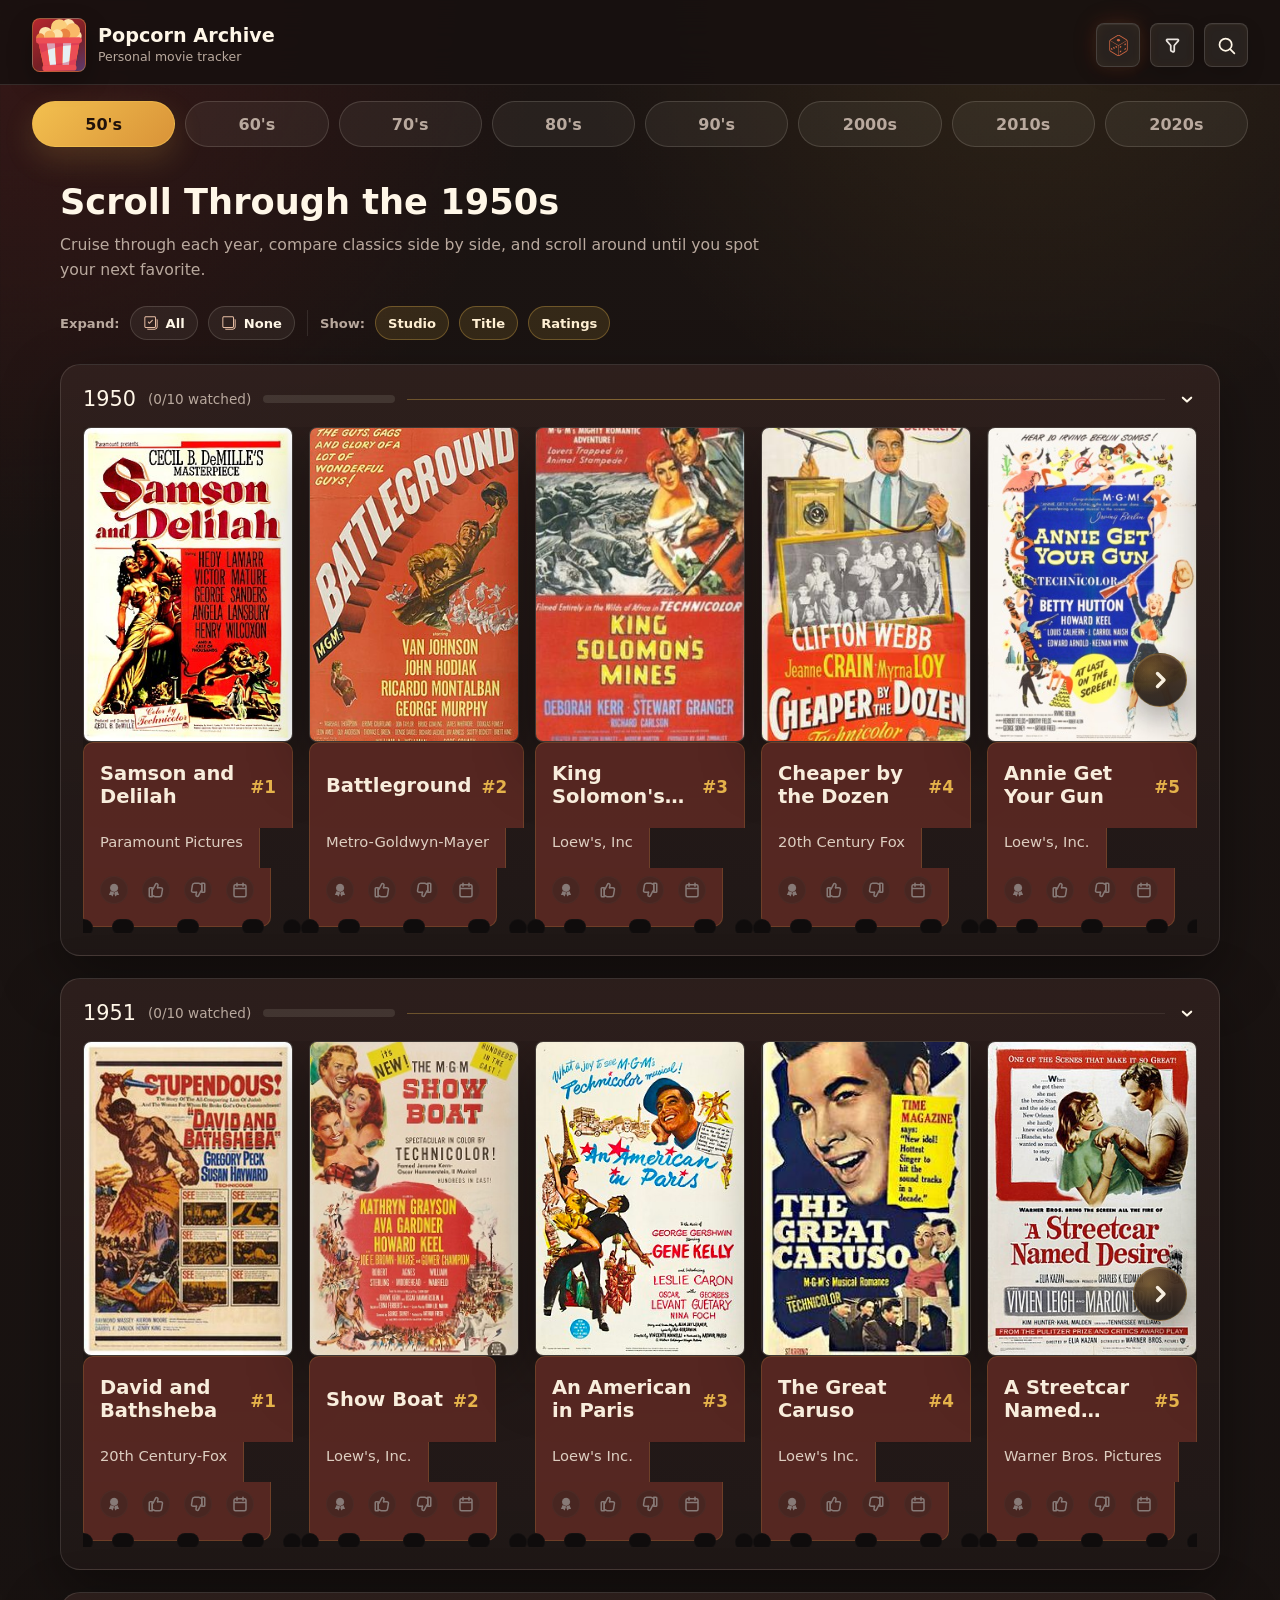
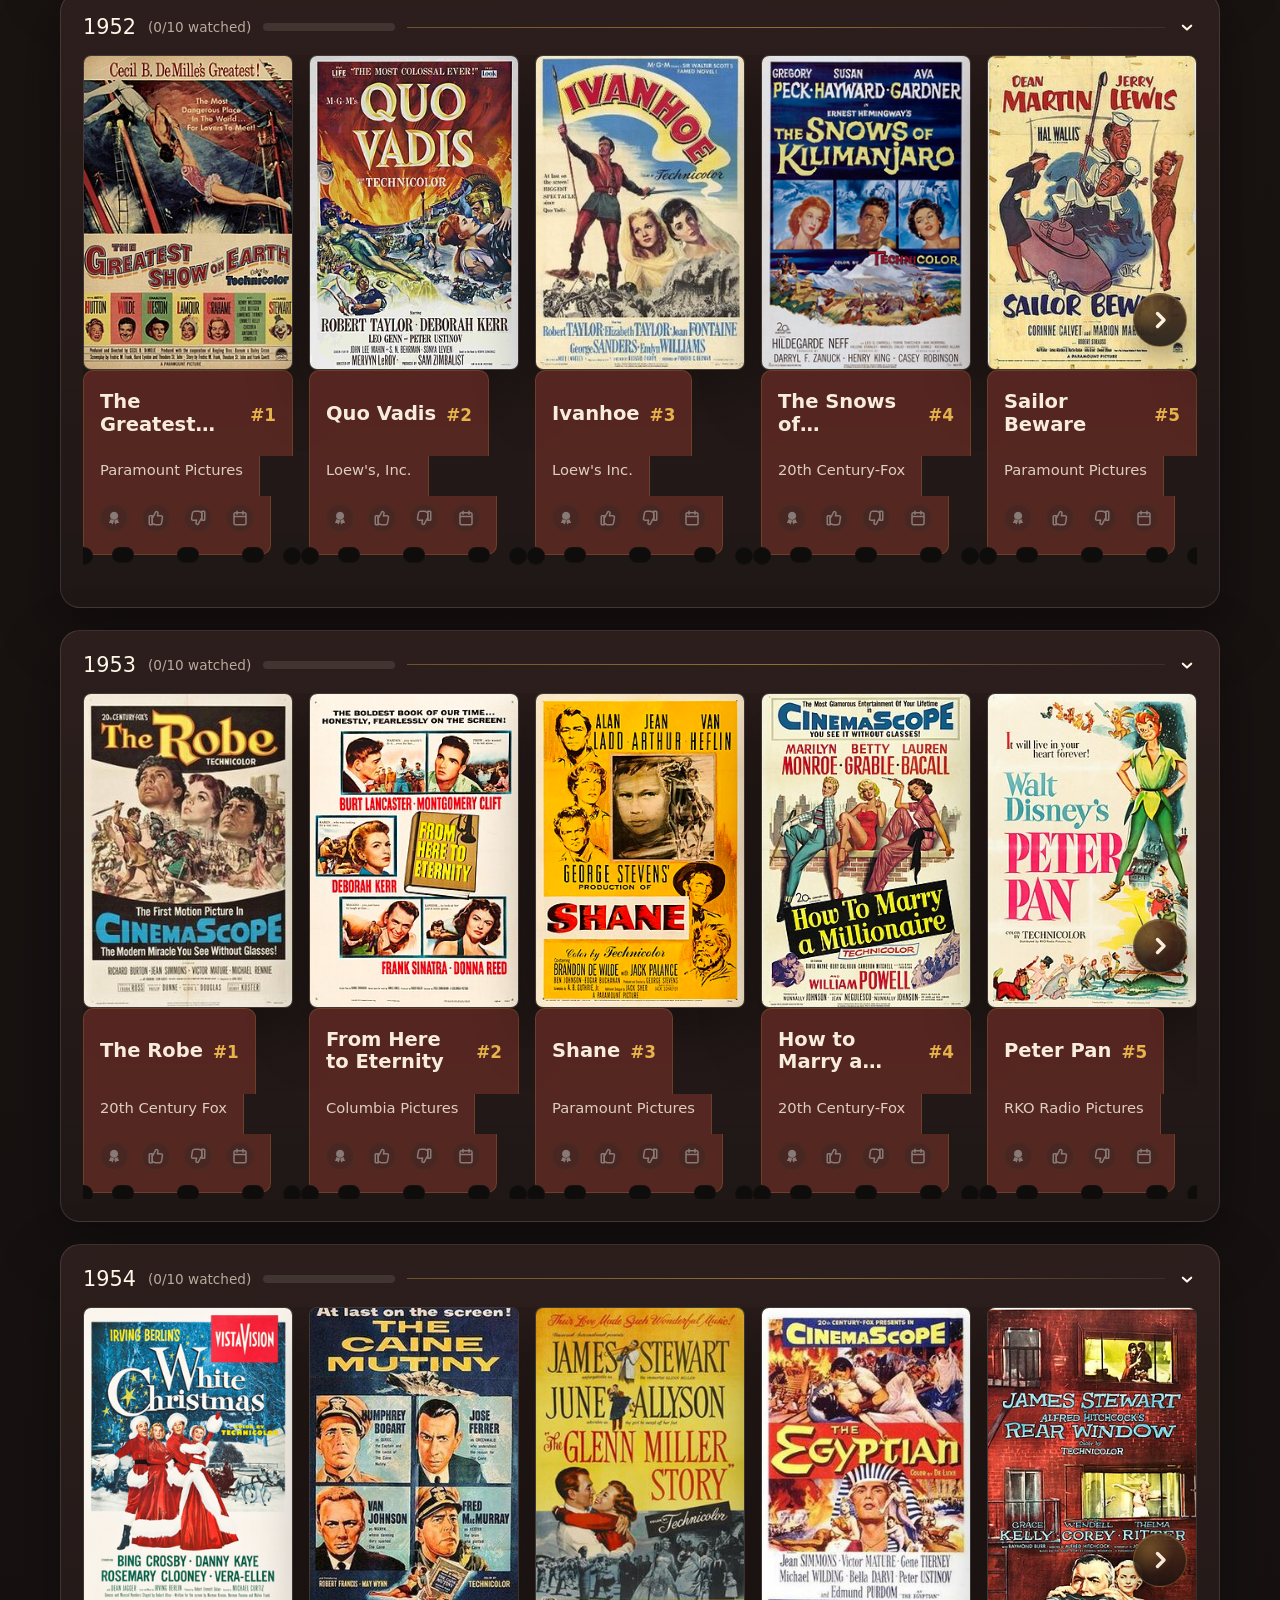
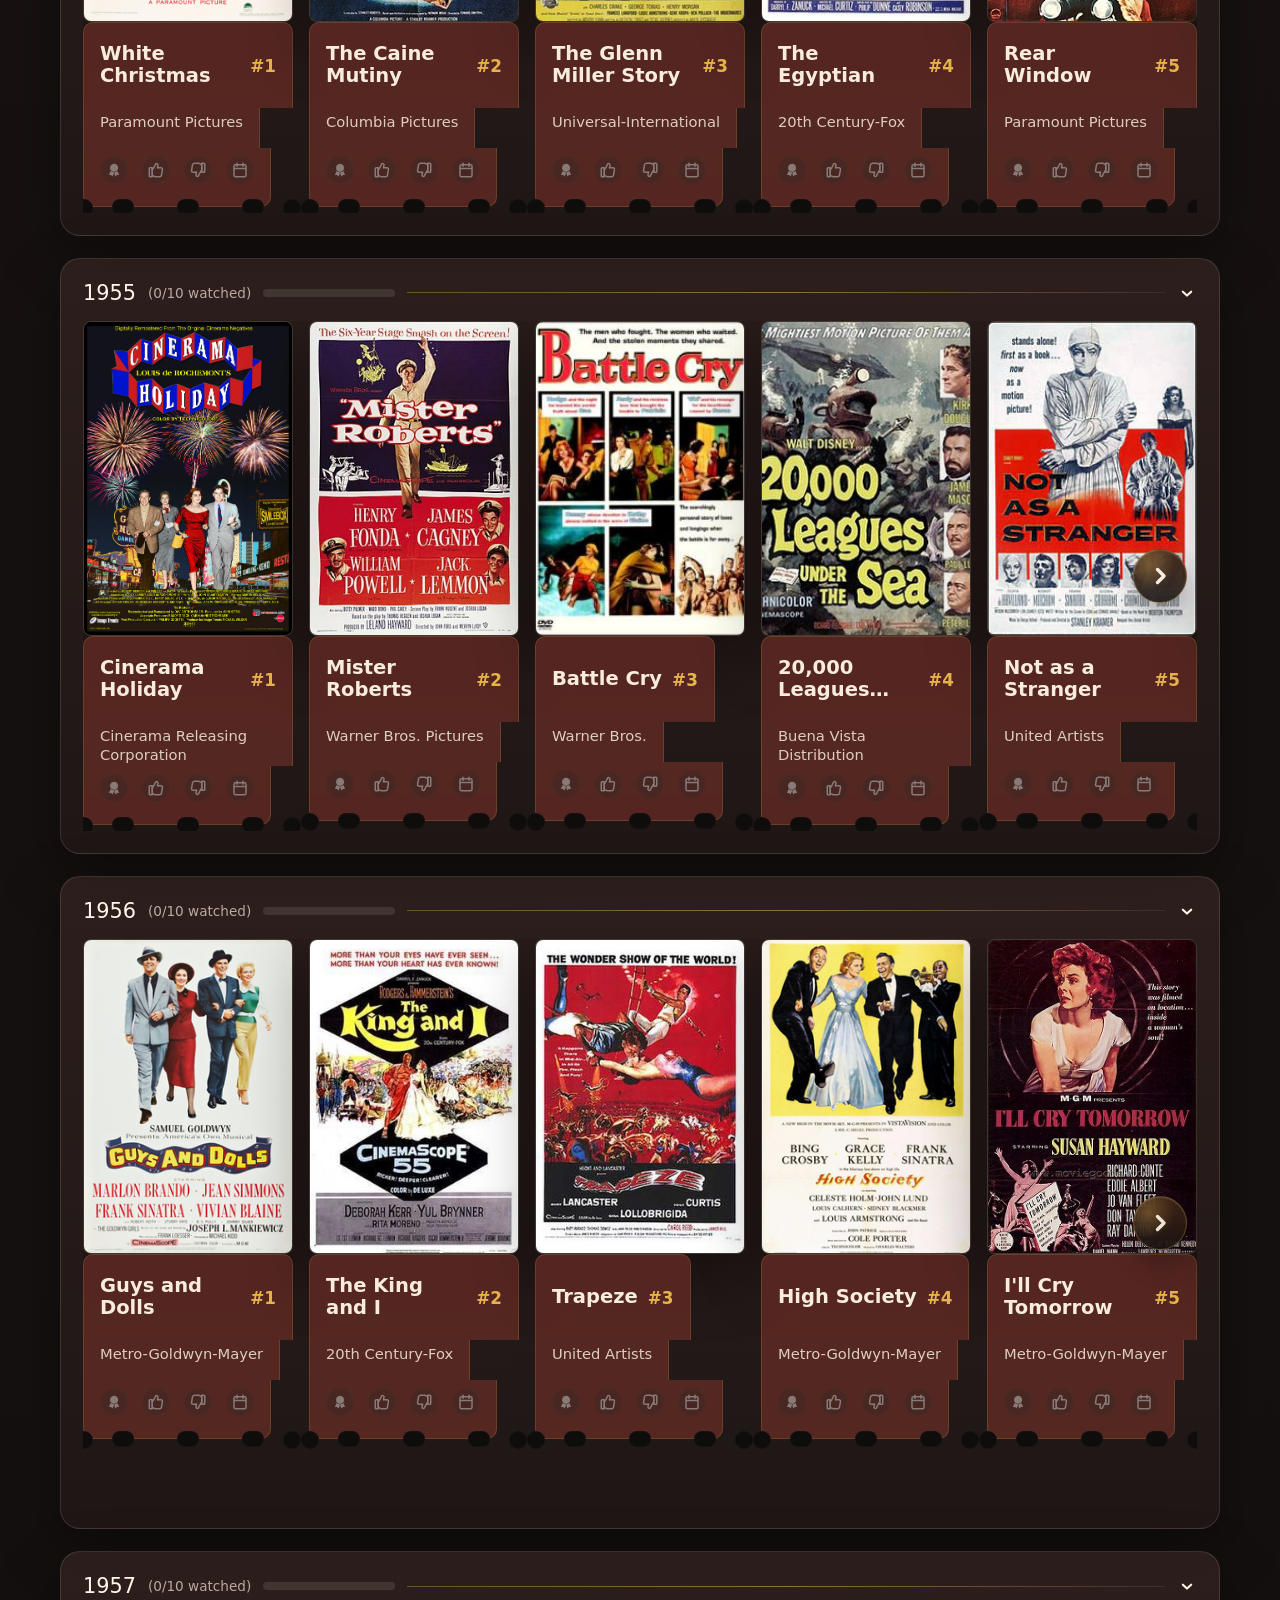
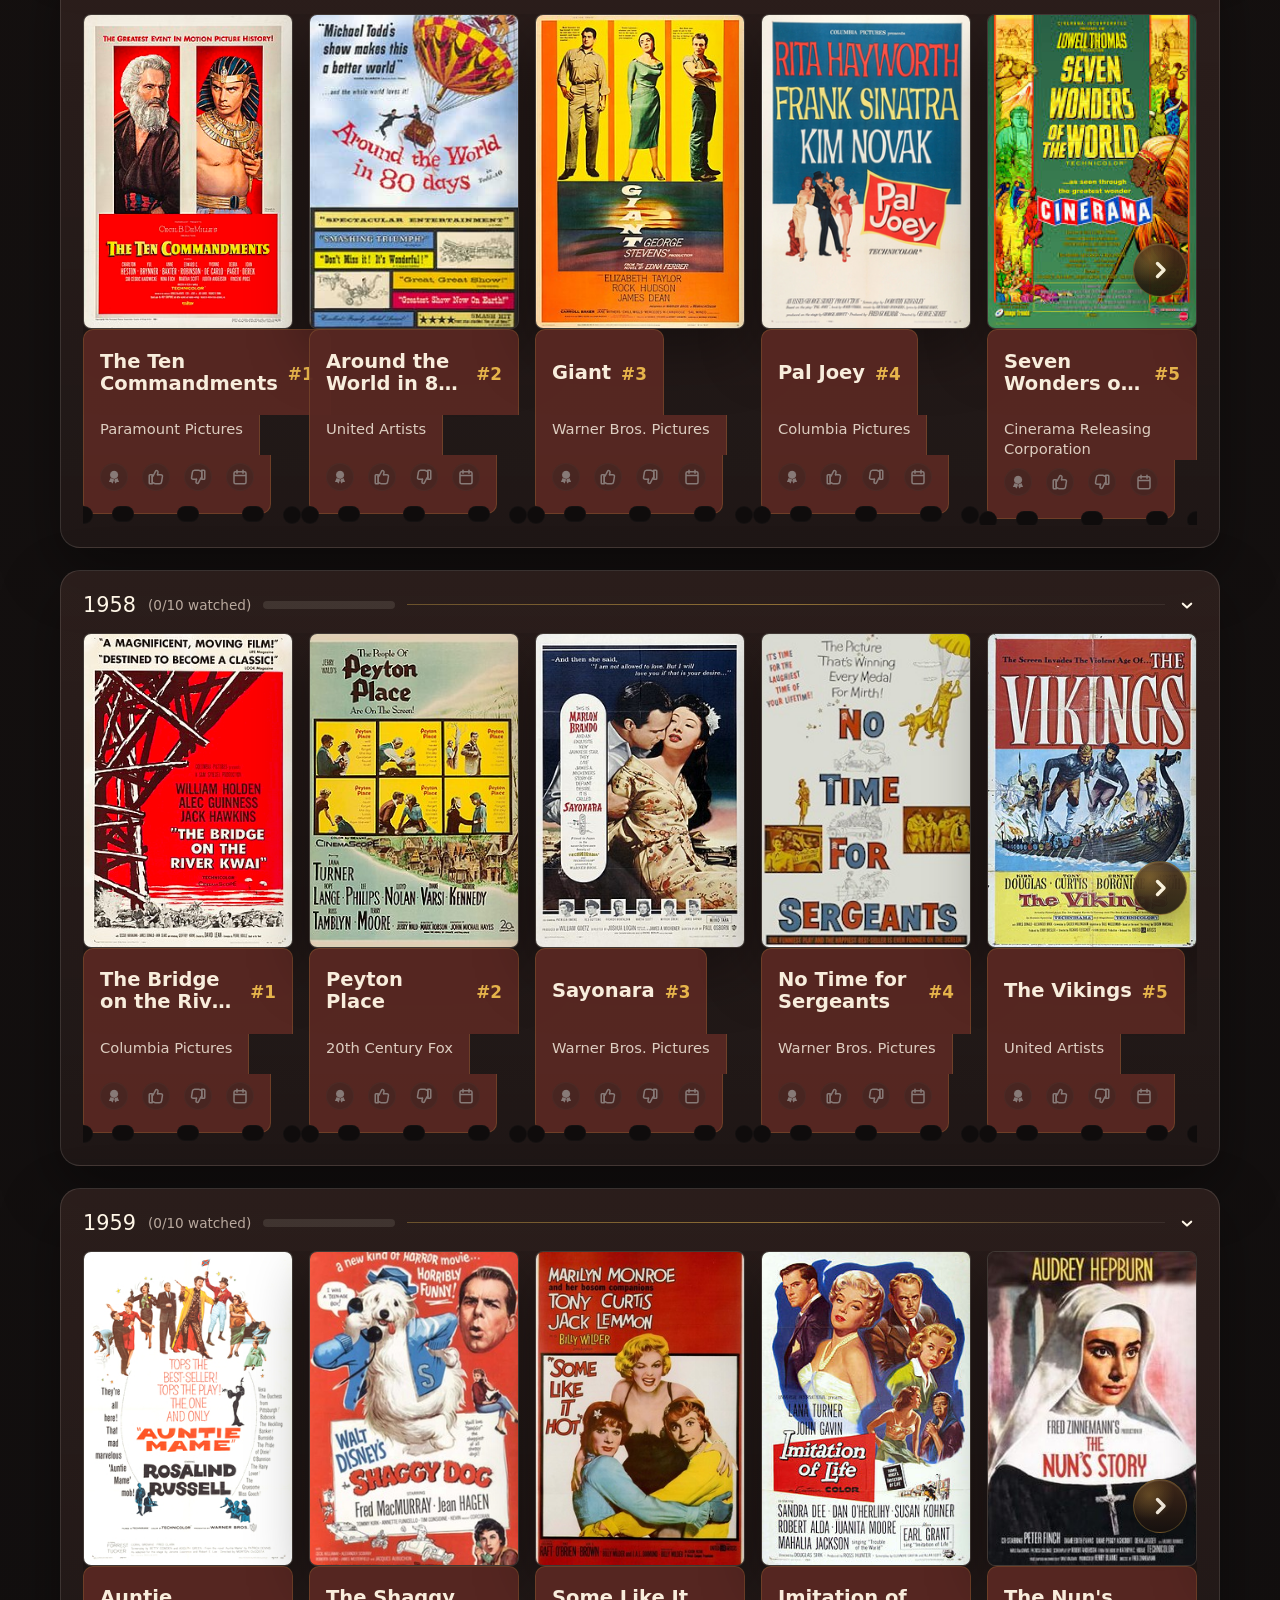
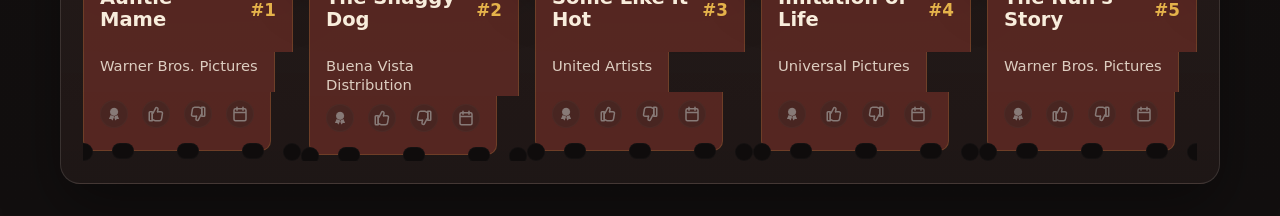
==== commit 61685a2f: "Checkpoint random ticket picker" ====
--- a/index.html
+++ b/index.html
@@ -13,7 +13,7 @@
       <header class="top-bar" aria-label="Primary navigation">
         <a class="brand" href="index.html" aria-label="Popcorn Archive home">
           <span class="brand-mark" aria-hidden="true">
-            <span></span>
+            <img class="brand-mark-image" src="assets/icons/popcorn-movie-cinema-svgrepo-com.svg" alt="">
           </span>
           <span class="brand-copy">
             <span class="brand-name">Popcorn Archive</span>
@@ -22,7 +22,7 @@
         </a>
 
         <div class="top-bar-actions" aria-label="Search and filter controls">
-          <button class="icon-button" type="button" aria-label="Pick a random movie">
+          <button id="random-movie-button" class="icon-button" type="button" aria-label="Pick a random movie">
             <img class="icon-button-image icon-button-image-random" src="assets/icons/dice.svg" alt="" aria-hidden="true">
           </button>
           <button class="icon-button" type="button" aria-label="Filter movies">
@@ -139,25 +139,24 @@
 
           <div class="movie-detail-copy">
             <p id="movie-detail-kicker" class="movie-detail-kicker"></p>
-            <h2 id="movie-detail-title"></h2>
+            <h2 class="movie-detail-heading">
+              <span id="movie-detail-title"></span>
+              <span id="movie-detail-rank" class="movie-detail-rank"></span>
+            </h2>
             <p id="movie-detail-distributor" class="movie-detail-distributor"></p>
 
             <dl class="movie-detail-facts">
               <div>
-                <dt>Rank</dt>
-                <dd id="movie-detail-rank"></dd>
+                <dt>Director</dt>
+                <dd id="movie-detail-director"></dd>
               </div>
               <div>
-                <dt>Rental</dt>
-                <dd id="movie-detail-rental"></dd>
+                <dt>Starring</dt>
+                <dd id="movie-detail-starring"></dd>
               </div>
               <div>
-                <dt>Status</dt>
-                <dd id="movie-detail-status"></dd>
-              </div>
-              <div>
-                <dt>Rating</dt>
-                <dd id="movie-detail-rating"></dd>
+                <dt>Runtime</dt>
+                <dd id="movie-detail-runtime"></dd>
               </div>
             </dl>
 
@@ -168,6 +167,12 @@
                 </span>
                 <span>Wikipedia</span>
               </a>
+              <a id="movie-detail-imdb-link" class="movie-detail-link movie-detail-link-imdb" href="" target="_blank" rel="noreferrer noopener">
+                <span class="movie-detail-link-icon movie-detail-link-icon-imdb" aria-hidden="true">
+                  <img src="assets/icons/imdb-svgrepo-com.svg" alt="">
+                </span>
+                <span>IMDb</span>
+              </a>
             </div>
 
             <div class="movie-detail-actions" aria-label="Movie reactions">
@@ -189,6 +194,69 @@
       </section>
     </div>
 
+    <div id="random-picker-overlay" class="random-picker-overlay" hidden>
+      <div class="random-picker-backdrop" data-close-random-picker="true"></div>
+      <section
+        id="random-picker-card"
+        class="random-picker-card"
+        role="dialog"
+        aria-modal="true"
+        aria-labelledby="random-picker-message"
+        tabindex="-1"
+      >
+        <button
+          id="random-picker-close"
+          class="random-picker-close"
+          type="button"
+          aria-label="Close random picker"
+        >
+          <svg aria-hidden="true" viewBox="0 0 24 24">
+            <path d="M6 6 18 18"></path>
+            <path d="M18 6 6 18"></path>
+          </svg>
+        </button>
+
+        <div class="random-picker-layout">
+          <p id="random-picker-message" class="random-picker-message">
+            Selecting a random new movie for you!
+          </p>
+          <div class="random-picker-printer-zone">
+            <button
+              id="random-picker-ticket"
+              class="random-picker-ticket"
+              type="button"
+              aria-label="Reveal random movie ticket"
+              disabled
+            >
+              <span class="random-picker-ticket-cover">
+                <img id="random-picker-ticket-cover-image" class="random-picker-ticket-cover-image" src="" alt="" hidden>
+                <span id="random-picker-ticket-cover-mystery" class="random-picker-ticket-cover-mystery" aria-hidden="true">?</span>
+              </span>
+              <span class="random-picker-ticket-stub">
+                <span id="random-picker-ticket-kicker" class="random-picker-ticket-kicker">
+                  RANDOM PICK
+                </span>
+                <span id="random-picker-ticket-title" class="random-picker-ticket-title">
+                  Printing your ticket...
+                </span>
+                <span id="random-picker-ticket-meta" class="random-picker-ticket-meta">
+                  Hold tight while the printer finds an unwatched movie.
+                </span>
+                <span id="random-picker-ticket-detail" class="random-picker-ticket-detail"></span>
+              </span>
+              <span class="random-picker-ticket-corners" aria-hidden="true"></span>
+              <span class="random-picker-ticket-ridge" aria-hidden="true">
+                <span class="random-picker-ticket-ridge-dot"></span>
+                <span class="random-picker-ticket-ridge-dot"></span>
+                <span class="random-picker-ticket-ridge-dot"></span>
+              </span>
+            </button>
+            <div class="random-picker-printer" aria-hidden="true"></div>
+          </div>
+        </div>
+      </section>
+    </div>
+
     <script src="app.js"></script>
   </body>
 </html>
--- a/styles.css
+++ b/styles.css
@@ -89,13 +89,14 @@
   position: relative;
   display: grid;
   flex: 0 0 auto;
-  width: 42px;
-  height: 42px;
+  width: 48px;
+  height: 48px;
   place-items: center;
   border: 1px solid rgba(243, 192, 79, 0.34);
   border-radius: 8px;
   background: linear-gradient(145deg, var(--red) 0%, #751f25 58%, var(--purple) 100%);
   box-shadow: 0 10px 24px rgba(0, 0, 0, 0.28);
+  overflow: hidden;
 }
 
 .brand-mark::before,
@@ -126,6 +127,16 @@
   height: 15px;
   left: 12px;
   bottom: 8px;
+}
+
+.brand-mark-image {
+  display: block;
+  width: 100%;
+  height: 100%;
+  object-fit: cover;
+  border-radius: 8px;
+  position: relative;
+  z-index: 1;
 }
 
 .brand-copy {
@@ -279,6 +290,41 @@
   cursor: pointer;
   font-weight: 750;
   padding: 12px 18px;
+}
+
+.decade-nav-shell:not(.is-scrollable) .decade-chip {
+  position: relative;
+  overflow: hidden;
+  isolation: isolate;
+}
+
+.decade-nav-shell:not(.is-scrollable) .decade-chip > * {
+  position: relative;
+  z-index: 1;
+}
+
+.decade-nav-shell:not(.is-scrollable) .decade-chip::after {
+  content: "";
+  position: absolute;
+  inset: -20%;
+  background: linear-gradient(
+    115deg,
+    transparent 24%,
+    rgba(255, 247, 232, 0.05) 42%,
+    rgba(255, 247, 232, 0.2) 50%,
+    rgba(255, 247, 232, 0.05) 58%,
+    transparent 76%
+  );
+  transform: translateX(-155%) skewX(-18deg);
+  opacity: 0;
+  pointer-events: none;
+  z-index: 0;
+}
+
+.decade-nav-shell:not(.is-scrollable) .decade-chip:hover::after,
+.decade-nav-shell:not(.is-scrollable) .decade-chip:focus-visible::after {
+  opacity: 1;
+  animation: movie-detail-shimmer 1.15s ease-out 1;
 }
 
 .decade-chip.is-active {
@@ -901,6 +947,8 @@
   background: rgba(255, 247, 232, 0.08);
   color: var(--text);
   cursor: pointer;
+  overflow: hidden;
+  isolation: isolate;
 }
 
 .movie-detail-close svg {
@@ -950,6 +998,22 @@
   line-height: 0.96;
 }
 
+.movie-detail-heading {
+  display: flex;
+  flex-wrap: wrap;
+  align-items: baseline;
+  gap: 10px 14px;
+}
+
+.movie-detail-rank {
+  color: rgba(243, 192, 79, 0.92);
+  font-size: clamp(1.05rem, 2vw, 1.45rem);
+  font-weight: 800;
+  letter-spacing: 0.02em;
+  white-space: nowrap;
+  display: none;
+}
+
 .movie-detail-distributor {
   margin: 0;
   color: rgba(255, 247, 232, 0.76);
@@ -962,6 +1026,14 @@
   grid-template-columns: repeat(2, minmax(0, 1fr));
   gap: 12px;
   margin: 4px 0;
+}
+
+.movie-detail-facts div:nth-child(2) {
+  grid-column: 2;
+}
+
+.movie-detail-facts div:nth-child(3) {
+  grid-column: 1 / -1;
 }
 
 .movie-detail-facts div {
@@ -1006,6 +1078,106 @@
   font-weight: 700;
   padding: 0 16px;
   text-decoration: none;
+  position: relative;
+  overflow: hidden;
+  isolation: isolate;
+}
+
+.movie-detail-link span,
+.movie-detail-close svg {
+  position: relative;
+  z-index: 1;
+}
+
+.movie-detail-link:not([hidden])::after,
+.movie-detail-close::after {
+  content: "";
+  position: absolute;
+  inset: -20%;
+  background: linear-gradient(
+    115deg,
+    transparent 25%,
+    rgba(255, 255, 255, 0.08) 42%,
+    rgba(255, 255, 255, 0.34) 50%,
+    rgba(255, 255, 255, 0.08) 58%,
+    transparent 75%
+  );
+  transform: translateX(-155%) skewX(-18deg);
+  opacity: 0;
+  pointer-events: none;
+  z-index: 0;
+}
+
+.movie-detail-link::after {
+  background: linear-gradient(
+    115deg,
+    transparent 24%,
+    rgba(0, 0, 0, 0.12) 42%,
+    rgba(0, 0, 0, 0.42) 50%,
+    rgba(0, 0, 0, 0.12) 58%,
+    transparent 76%
+  );
+}
+
+.movie-detail-close::after {
+  background: linear-gradient(
+    115deg,
+    transparent 22%,
+    rgba(255, 247, 232, 0.06) 42%,
+    rgba(255, 247, 232, 0.22) 50%,
+    rgba(255, 247, 232, 0.06) 58%,
+    transparent 78%
+  );
+}
+
+.movie-detail-link:hover::after,
+.movie-detail-link:focus-visible::after,
+.movie-detail-close:hover::after,
+.movie-detail-close:focus-visible::after {
+  opacity: 1;
+  animation: movie-detail-shimmer 1.15s ease-out 1;
+}
+
+@keyframes movie-detail-shimmer {
+  0%,
+  68%,
+  100% {
+    transform: translateX(-155%) skewX(-18deg);
+    opacity: 0;
+  }
+
+  12%,
+  18% {
+    opacity: 1;
+  }
+
+  32% {
+    transform: translateX(155%) skewX(-18deg);
+    opacity: 0;
+  }
+}
+
+.movie-detail-link {
+  border-color: rgba(255, 247, 232, 0.36);
+  background: linear-gradient(135deg, rgba(255, 255, 255, 0.92), rgba(237, 237, 237, 0.9));
+  color: #181211;
+}
+
+.movie-detail-link-imdb {
+  border-color: rgba(243, 192, 79, 0.42);
+  background: linear-gradient(135deg, rgba(243, 192, 79, 0.92), rgba(228, 170, 41, 0.88));
+  color: #2c1a0e;
+}
+
+.movie-detail-link-imdb::after {
+  background: linear-gradient(
+    115deg,
+    transparent 24%,
+    rgba(255, 248, 214, 0.06) 42%,
+    rgba(255, 248, 214, 0.3) 50%,
+    rgba(255, 248, 214, 0.06) 58%,
+    transparent 76%
+  );
 }
 
 .movie-detail-link-icon {
@@ -1015,13 +1187,23 @@
   width: 28px;
   height: 28px;
   border-radius: 999px;
-  background: rgba(255, 247, 232, 0.14);
+  background: rgba(18, 12, 11, 0.08);
 }
 
 .movie-detail-link-icon img {
   width: 17px;
   height: 17px;
-  filter: brightness(0) saturate(100%) invert(96%) sepia(3%) saturate(373%) hue-rotate(324deg) brightness(104%) contrast(95%);
+  filter: brightness(0) saturate(100%) invert(8%) sepia(11%) saturate(949%) hue-rotate(324deg) brightness(93%) contrast(92%);
+}
+
+.movie-detail-link-icon-imdb {
+  background: rgba(64, 38, 14, 0.14);
+}
+
+.movie-detail-link-imdb .movie-detail-link-icon img {
+  width: 18px;
+  height: 18px;
+  filter: brightness(0) saturate(100%) invert(13%) sepia(12%) saturate(1562%) hue-rotate(353deg) brightness(95%) contrast(97%);
 }
 
 .movie-detail-actions {
@@ -1095,6 +1277,424 @@
   filter: brightness(0) saturate(100%) invert(77%) sepia(15%) saturate(592%) hue-rotate(72deg) brightness(86%) contrast(88%);
 }
 
+.random-picker-overlay {
+  position: fixed;
+  inset: 0;
+  z-index: 42;
+  display: grid;
+  place-items: center;
+  padding: 18px;
+}
+
+.random-picker-backdrop {
+  position: absolute;
+  inset: 0;
+  background: rgba(10, 7, 7, 0.76);
+  backdrop-filter: blur(16px);
+}
+
+.random-picker-card {
+  position: relative;
+  z-index: 1;
+  width: min(100%, 760px);
+  min-height: min(82vh, 720px);
+  border: 1px solid rgba(243, 192, 79, 0.18);
+  border-radius: 28px;
+  background:
+    radial-gradient(circle at top right, rgba(243, 192, 79, 0.12), transparent 22rem),
+    linear-gradient(180deg, rgba(52, 34, 30, 0.98), rgba(20, 15, 15, 0.98));
+  box-shadow: 0 36px 80px rgba(0, 0, 0, 0.45);
+  overflow: hidden;
+}
+
+.random-picker-close {
+  position: absolute;
+  top: 16px;
+  right: 16px;
+  z-index: 2;
+  display: grid;
+  width: 44px;
+  height: 44px;
+  place-items: center;
+  border: 1px solid rgba(255, 247, 232, 0.14);
+  border-radius: 999px;
+  background: rgba(255, 247, 232, 0.08);
+  color: var(--text);
+  cursor: pointer;
+  overflow: hidden;
+  isolation: isolate;
+}
+
+.random-picker-close svg {
+  width: 18px;
+  height: 18px;
+  fill: none;
+  stroke: currentColor;
+  stroke-linecap: round;
+  stroke-linejoin: round;
+  stroke-width: 2.4;
+  position: relative;
+  z-index: 1;
+}
+
+.random-picker-close::after {
+  content: "";
+  position: absolute;
+  inset: -20%;
+  background: linear-gradient(
+    115deg,
+    transparent 22%,
+    rgba(255, 247, 232, 0.06) 42%,
+    rgba(255, 247, 232, 0.22) 50%,
+    rgba(255, 247, 232, 0.06) 58%,
+    transparent 78%
+  );
+  transform: translateX(-155%) skewX(-18deg);
+  opacity: 0;
+  pointer-events: none;
+  z-index: 0;
+}
+
+.random-picker-close:hover::after,
+.random-picker-close:focus-visible::after {
+  opacity: 1;
+  animation: movie-detail-shimmer 1.15s ease-out 1;
+}
+
+.random-picker-layout {
+  position: relative;
+  min-height: inherit;
+  height: 100%;
+}
+
+.random-picker-message {
+  position: absolute;
+  top: 24%;
+  left: 50%;
+  width: min(100% - 72px, 520px);
+  margin: 0;
+  transform: translateX(-50%);
+  color: var(--text);
+  font-size: clamp(1.5rem, 3.4vw, 2.5rem);
+  font-weight: 800;
+  line-height: 1.18;
+  text-align: center;
+  text-wrap: balance;
+}
+
+.random-picker-printer-zone {
+  position: absolute;
+  left: 50%;
+  bottom: -14px;
+  width: min(100% - 90px, 430px);
+  height: calc(100% + 40px);
+  --random-ticket-hidden-y: 620px;
+  --random-ticket-peek-y: 530px;
+  --random-ticket-step-one-y: 430px;
+  --random-ticket-step-two-y: 438px;
+  --random-ticket-step-three-y: 310px;
+  --random-ticket-step-four-y: 318px;
+  --random-ticket-step-five-y: 180px;
+  --random-ticket-step-six-y: 188px;
+  --random-ticket-step-seven-y: 52px;
+  --random-ticket-step-eight-y: 60px;
+  --random-ticket-bump-y: -44px;
+  --random-ticket-ready-y: -22px;
+  transform: translateX(-50%);
+  overflow: visible;
+}
+
+.random-picker-printer {
+  position: absolute;
+  left: 50%;
+  bottom: 0;
+  z-index: 5;
+  width: 100%;
+  height: 28px;
+  transform: translateX(-50%);
+  border: 1px solid rgba(243, 192, 79, 0.14);
+  border-radius: 999px;
+  background:
+    linear-gradient(180deg, rgba(41, 29, 28, 0.98), rgba(12, 10, 10, 0.99));
+  box-shadow:
+    inset 0 2px 0 rgba(255, 247, 232, 0.04),
+    inset 0 -5px 12px rgba(0, 0, 0, 0.36),
+    0 12px 24px rgba(0, 0, 0, 0.22);
+}
+
+.random-picker-ticket {
+  position: absolute;
+  left: 50%;
+  bottom: 12px;
+  z-index: 2;
+  width: min(100%, 235px);
+  min-height: 388px;
+  display: grid;
+  align-content: start;
+  gap: 0;
+  padding: 0;
+  border: 0;
+  background: transparent;
+  color: var(--text);
+  text-align: left;
+  transform: translate(-50%, var(--random-ticket-hidden-y));
+  filter: drop-shadow(0 20px 42px rgba(0, 0, 0, 0.28));
+  cursor: default;
+  overflow: visible;
+  opacity: 0.98;
+}
+
+.random-picker-ticket.is-printing {
+  animation: random-ticket-print 4.2s linear forwards;
+}
+
+.random-picker-ticket.is-ready {
+  transform: translate(-50%, var(--random-ticket-ready-y));
+}
+
+.random-picker-ticket.is-revealed {
+  transform: translate(-50%, var(--random-ticket-ready-y));
+}
+
+.random-picker-ticket.is-ready {
+  cursor: pointer;
+}
+
+.random-picker-ticket.is-ready:not(.is-revealed):hover,
+.random-picker-ticket.is-ready:not(.is-revealed):focus-visible {
+  transform: translate(-50%, calc(var(--random-ticket-ready-y) - 4px));
+}
+
+.random-picker-ticket.is-empty {
+  width: min(100%, 310px);
+  min-height: 320px;
+  transform: translate(-50%, -92px);
+}
+
+.random-picker-ticket-cover {
+  position: relative;
+  display: block;
+  width: 100%;
+  aspect-ratio: 2 / 3;
+  border: 1px solid rgba(243, 192, 79, 0.18);
+  border-radius: 18px 18px 8px 8px;
+  overflow: hidden;
+  border-bottom: 0;
+  background:
+    radial-gradient(circle at 22% 18%, rgba(243, 192, 79, 0.34), transparent 24%),
+    radial-gradient(circle at 78% 16%, rgba(184, 40, 47, 0.34), transparent 22%),
+    linear-gradient(180deg, rgba(79, 37, 31, 0.98), rgba(46, 24, 23, 0.98));
+}
+
+.random-picker-ticket-cover::after {
+  content: "";
+  position: absolute;
+  inset: 0;
+  background:
+    linear-gradient(180deg, rgba(255, 247, 232, 0.03), transparent 18%, transparent 82%, rgba(0, 0, 0, 0.18)),
+    repeating-linear-gradient(
+      135deg,
+      rgba(255, 247, 232, 0.02) 0 12px,
+      rgba(255, 247, 232, 0.005) 12px 24px
+    );
+  pointer-events: none;
+}
+
+.random-picker-ticket-cover-image {
+  display: block;
+  width: 100%;
+  height: 100%;
+  object-fit: cover;
+}
+
+.random-picker-ticket-cover-mystery {
+  position: absolute;
+  inset: 0;
+  display: grid;
+  place-items: center;
+  color: rgba(255, 237, 203, 0.94);
+  font-size: clamp(3.9rem, 8vw, 5.8rem);
+  font-weight: 900;
+  text-shadow:
+    0 8px 24px rgba(0, 0, 0, 0.42),
+    0 0 24px rgba(243, 192, 79, 0.12);
+  z-index: 1;
+}
+
+.random-picker-ticket-stub {
+  display: block;
+  padding: 12px 0 22px;
+  border: 1px solid rgba(243, 192, 79, 0.18);
+  border-top: 0;
+  border-radius: 0 0 12px 12px;
+  background:
+    linear-gradient(180deg, rgba(96, 46, 39, 0.98), rgba(70, 34, 30, 0.98));
+  opacity: 0;
+  transform: translateY(10px);
+  transition: opacity 180ms ease, transform 180ms ease;
+}
+
+.random-picker-ticket.is-printing .random-picker-ticket-stub,
+.random-picker-ticket.is-ready .random-picker-ticket-stub,
+.random-picker-ticket.is-revealed .random-picker-ticket-stub,
+.random-picker-ticket.is-empty .random-picker-ticket-stub {
+  opacity: 1;
+  transform: translateY(0);
+}
+
+.random-picker-ticket-kicker {
+  display: block;
+  margin: 12px 16px 0;
+  color: rgba(243, 192, 79, 0.92);
+  font-size: 0.78rem;
+  font-weight: 800;
+  letter-spacing: 0.06em;
+  text-transform: uppercase;
+}
+
+.random-picker-ticket-title {
+  display: block;
+  margin: 8px 16px 0;
+  font-size: 1.28rem;
+  font-weight: 800;
+  line-height: 1.08;
+}
+
+.random-picker-ticket-meta {
+  display: block;
+  margin: 8px 16px 0;
+  color: rgba(255, 247, 232, 0.74);
+  font-size: 0.92rem;
+  line-height: 1.45;
+}
+
+.random-picker-ticket-detail {
+  display: block;
+  min-height: 1.2em;
+  margin: 7px 16px 0;
+  color: rgba(255, 247, 232, 0.88);
+  font-size: 0.84rem;
+  line-height: 1.45;
+}
+
+.random-picker-ticket-ridge {
+  position: absolute;
+  left: 8px;
+  right: 8px;
+  bottom: -7px;
+  z-index: 3;
+  display: grid;
+  grid-template-columns: repeat(3, 1fr);
+  align-items: center;
+  pointer-events: none;
+  opacity: 0;
+  transition: opacity 180ms ease;
+}
+
+.random-picker-ticket-ridge-dot {
+  justify-self: center;
+  width: 22px;
+  height: 16px;
+  border-radius: 999px;
+  background: #0f0c0c;
+  border: 1px solid rgba(255, 247, 232, 0.02);
+}
+
+.random-picker-ticket-corners {
+  position: absolute;
+  left: 0;
+  right: 0;
+  bottom: -7px;
+  height: 16px;
+  z-index: 4;
+  pointer-events: none;
+  opacity: 0;
+  transition: opacity 180ms ease;
+}
+
+.random-picker-ticket.is-printing .random-picker-ticket-ridge,
+.random-picker-ticket.is-printing .random-picker-ticket-corners,
+.random-picker-ticket.is-ready .random-picker-ticket-ridge,
+.random-picker-ticket.is-ready .random-picker-ticket-corners,
+.random-picker-ticket.is-empty .random-picker-ticket-ridge,
+.random-picker-ticket.is-empty .random-picker-ticket-corners {
+  opacity: 1;
+}
+
+.random-picker-ticket-corners::before,
+.random-picker-ticket-corners::after {
+  content: "";
+  position: absolute;
+  top: 0;
+  width: 16px;
+  height: 16px;
+  border-radius: 999px;
+  background: #0f0c0c;
+  border: 1px solid rgba(255, 247, 232, 0.02);
+}
+
+.random-picker-ticket-corners::before {
+  left: -8px;
+}
+
+.random-picker-ticket-corners::after {
+  right: -8px;
+}
+
+@keyframes random-ticket-print {
+  0% {
+    transform: translate(-50%, var(--random-ticket-hidden-y));
+  }
+
+  10% {
+    transform: translate(-50%, var(--random-ticket-peek-y));
+  }
+
+  18% {
+    transform: translate(-50%, var(--random-ticket-peek-y));
+  }
+
+  30% {
+    transform: translate(-50%, var(--random-ticket-step-one-y));
+  }
+
+  38% {
+    transform: translate(-50%, var(--random-ticket-step-two-y));
+  }
+
+  50% {
+    transform: translate(-50%, var(--random-ticket-step-three-y));
+  }
+
+  58% {
+    transform: translate(-50%, var(--random-ticket-step-four-y));
+  }
+
+  70% {
+    transform: translate(-50%, var(--random-ticket-step-five-y));
+  }
+
+  78% {
+    transform: translate(-50%, var(--random-ticket-step-six-y));
+  }
+
+  90% {
+    transform: translate(-50%, var(--random-ticket-step-seven-y));
+  }
+
+  96% {
+    transform: translate(-50%, var(--random-ticket-step-eight-y));
+  }
+
+  98% {
+    transform: translate(-50%, var(--random-ticket-bump-y));
+  }
+
+  100% {
+    transform: translate(-50%, var(--random-ticket-ready-y));
+  }
+}
+
 @media (min-width: 760px) {
   .app-shell {
     padding-top: 0;
@@ -1107,8 +1707,8 @@
   }
 
   .brand-mark {
-    width: 48px;
-    height: 48px;
+    width: 54px;
+    height: 54px;
   }
 
   .brand-name {
@@ -1124,8 +1724,79 @@
   }
 }
 
+@media (min-width: 1500px) {
+  .content {
+    width: min(100%, 1760px);
+  }
+
+  .library-decade {
+    gap: 28px;
+  }
+
+  .year-row {
+    padding: 24px 28px;
+  }
+
+  .movie-track {
+    gap: 18px;
+  }
+
+  .movie-card {
+    flex: 0 0 clamp(182px, 14.5vw, 250px);
+  }
+}
+
+@media (min-width: 1800px) {
+  .content {
+    width: min(100%, calc(100vw - 56px));
+  }
+
+  .library-decade {
+    gap: 32px;
+  }
+
+  .year-row {
+    padding: 28px 30px;
+  }
+
+  .movie-track {
+    gap: 20px;
+    padding-bottom: 10px;
+  }
+
+  .movie-card {
+    flex: 0 0 clamp(214px, 12.8vw, 298px);
+  }
+
+  .movie-card-meta {
+    min-height: 94px;
+    padding: 18px 18px 16px;
+  }
+
+  .movie-card-meta span:first-child {
+    font-size: 1.28rem;
+  }
+
+  .movie-card-detail {
+    min-height: 46px;
+    padding: 6px 18px 4px;
+    font-size: 0.96rem;
+  }
+
+  .movie-card-actions {
+    min-height: 62px;
+    gap: 16px;
+    padding: 10px 18px 24px;
+  }
+}
+
 @media (max-width: 760px) {
   .movie-detail-overlay {
+    align-items: start;
+    padding: 10px;
+  }
+
+  .random-picker-overlay {
     align-items: start;
     padding: 10px;
   }
@@ -1135,6 +1806,49 @@
     max-height: calc(100vh - 20px);
     overflow: hidden;
     border-radius: 20px;
+  }
+
+  .random-picker-card {
+    width: min(100%, 420px);
+    min-height: calc(100vh - 20px);
+    border-radius: 20px;
+  }
+
+  .random-picker-message {
+    top: 23%;
+    width: min(100% - 44px, 320px);
+    font-size: clamp(1.3rem, 6vw, 1.9rem);
+  }
+
+  .random-picker-printer-zone {
+    bottom: -12px;
+    width: min(100% - 44px, 320px);
+    height: calc(100% + 34px);
+    --random-ticket-hidden-y: 540px;
+    --random-ticket-peek-y: 458px;
+    --random-ticket-step-one-y: 370px;
+    --random-ticket-step-two-y: 378px;
+    --random-ticket-step-three-y: 278px;
+    --random-ticket-step-four-y: 286px;
+    --random-ticket-step-five-y: 162px;
+    --random-ticket-step-six-y: 170px;
+    --random-ticket-step-seven-y: 48px;
+    --random-ticket-step-eight-y: 56px;
+    --random-ticket-bump-y: -40px;
+    --random-ticket-ready-y: -18px;
+  }
+
+  .random-picker-printer {
+    height: 24px;
+  }
+
+  .random-picker-ticket {
+    width: min(100%, 230px);
+    min-height: 332px;
+  }
+
+  .random-picker-ticket-title {
+    font-size: 1.24rem;
   }
 
   .movie-detail-layout {
@@ -1162,6 +1876,11 @@
     margin: 0;
   }
 
+  .movie-detail-facts div:nth-child(2),
+  .movie-detail-facts div:nth-child(3) {
+    grid-column: auto;
+  }
+
   .movie-detail-poster {
     width: min(100%, 180px);
     margin: 0 auto;
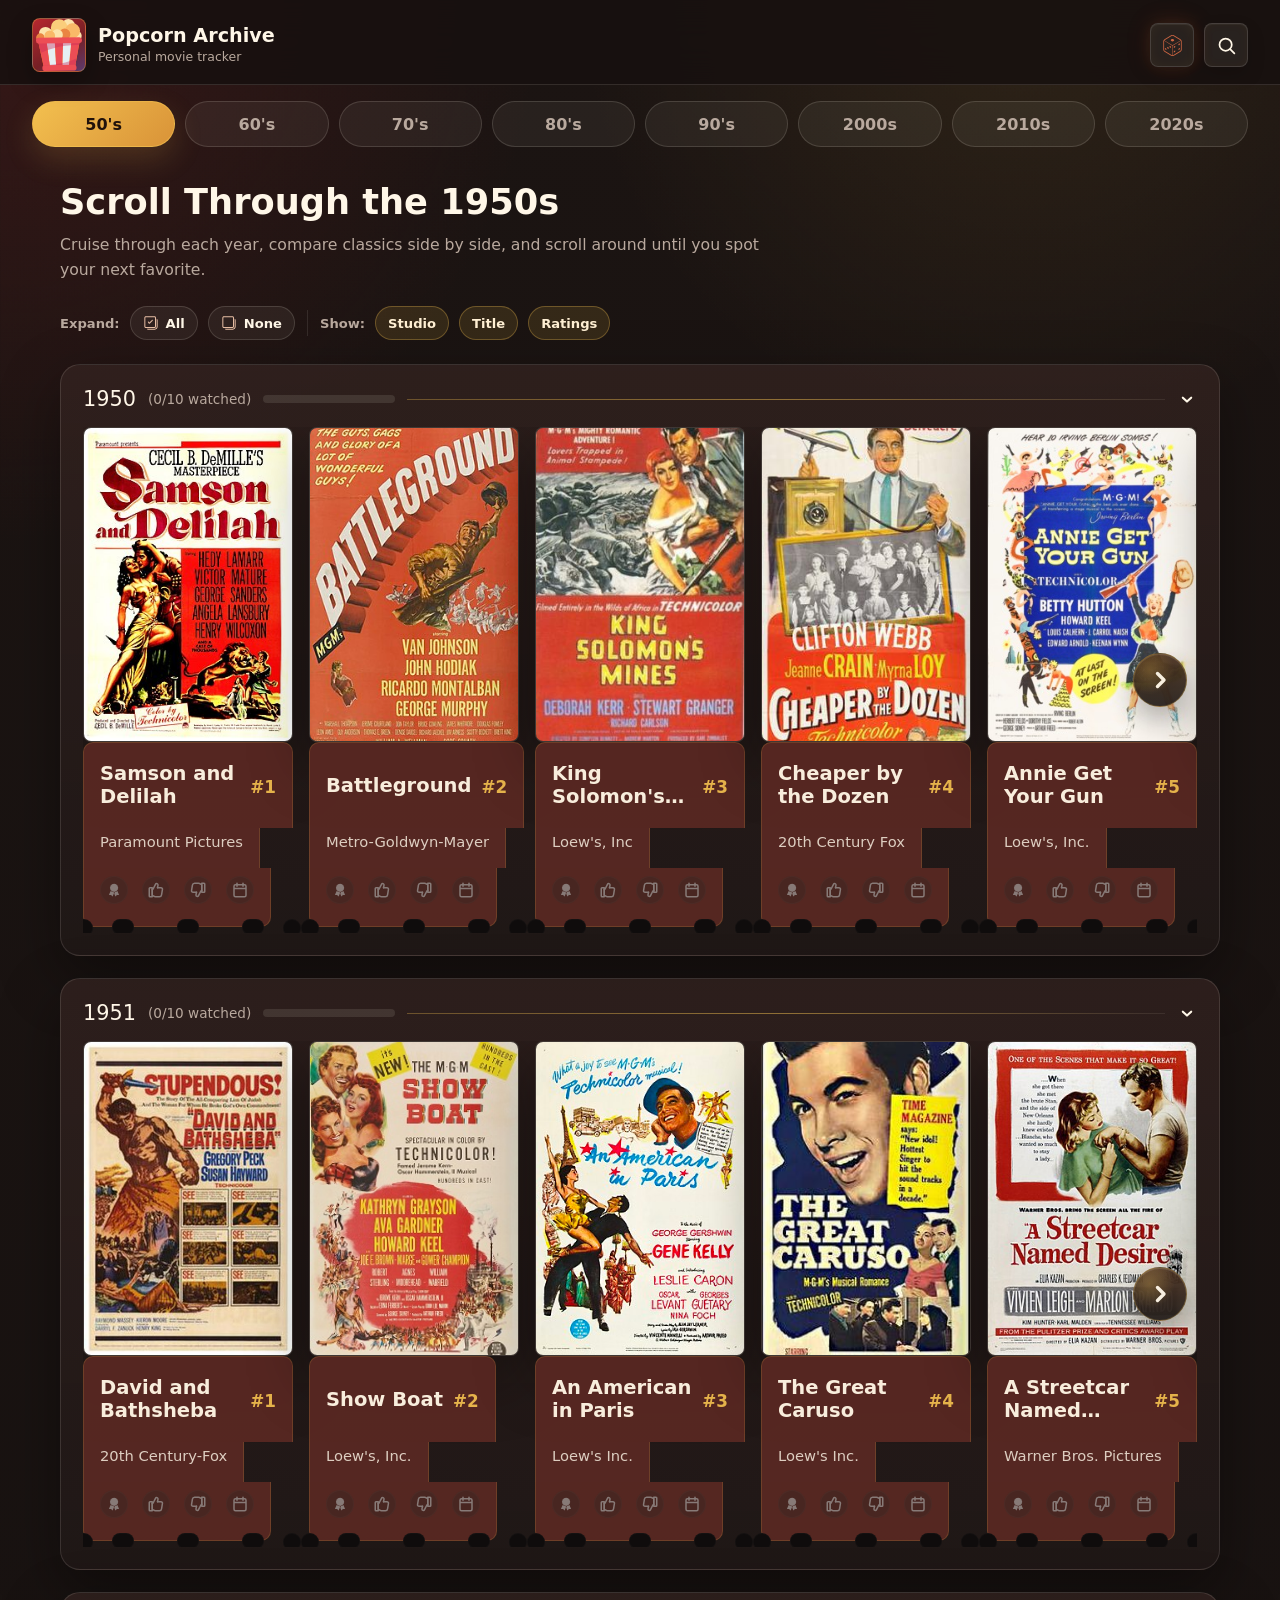
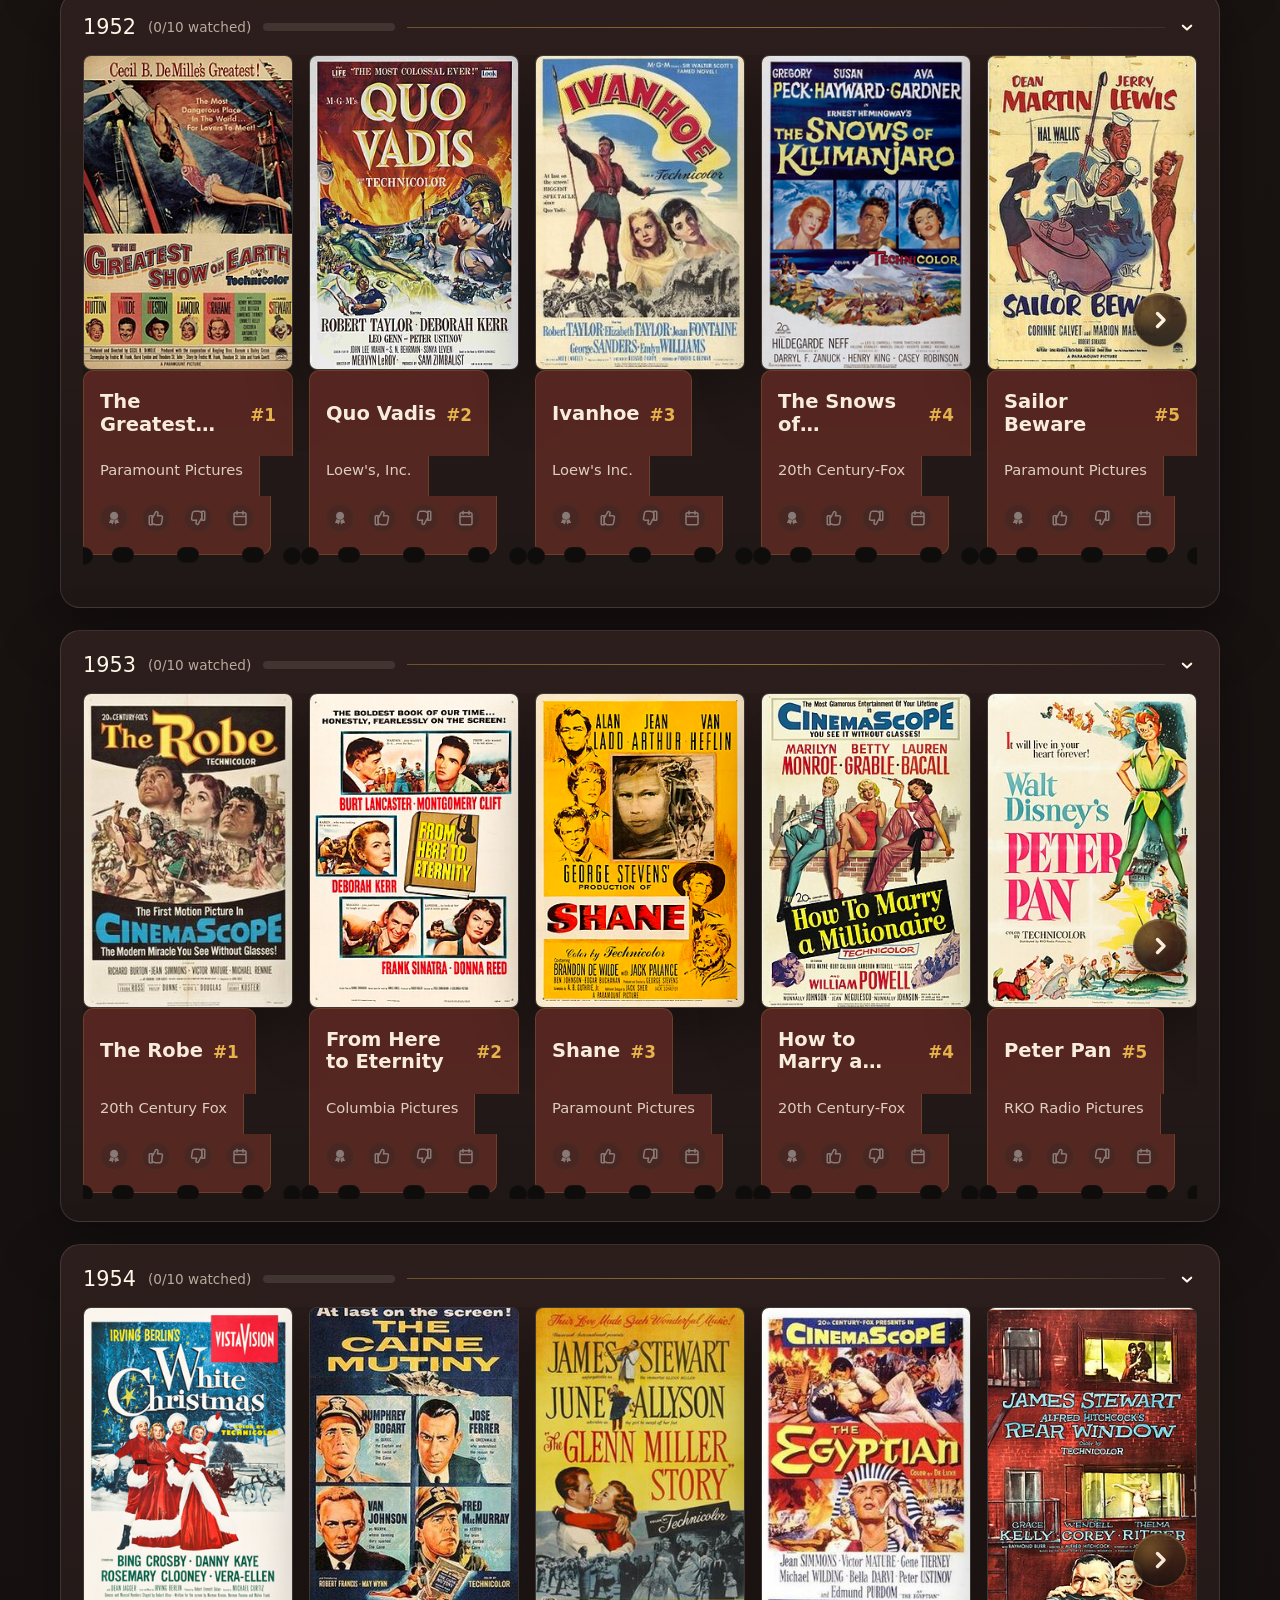
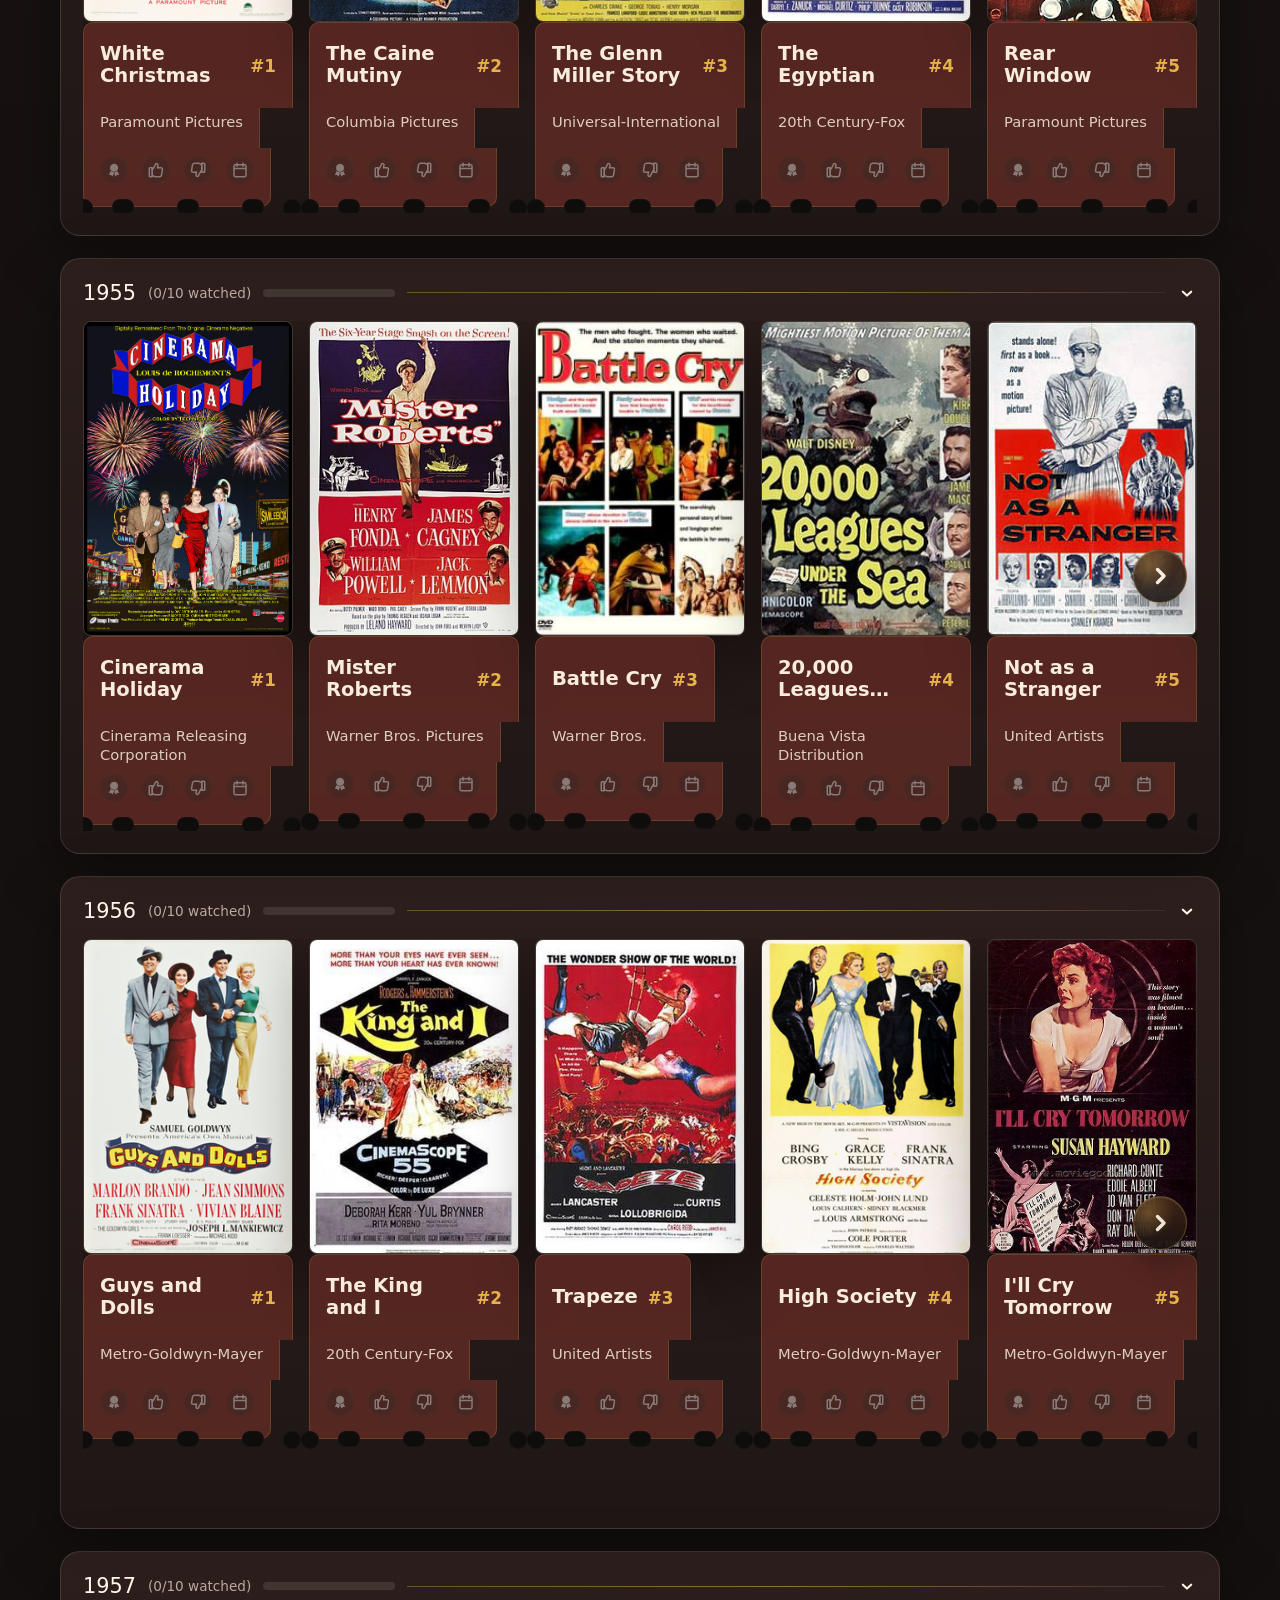
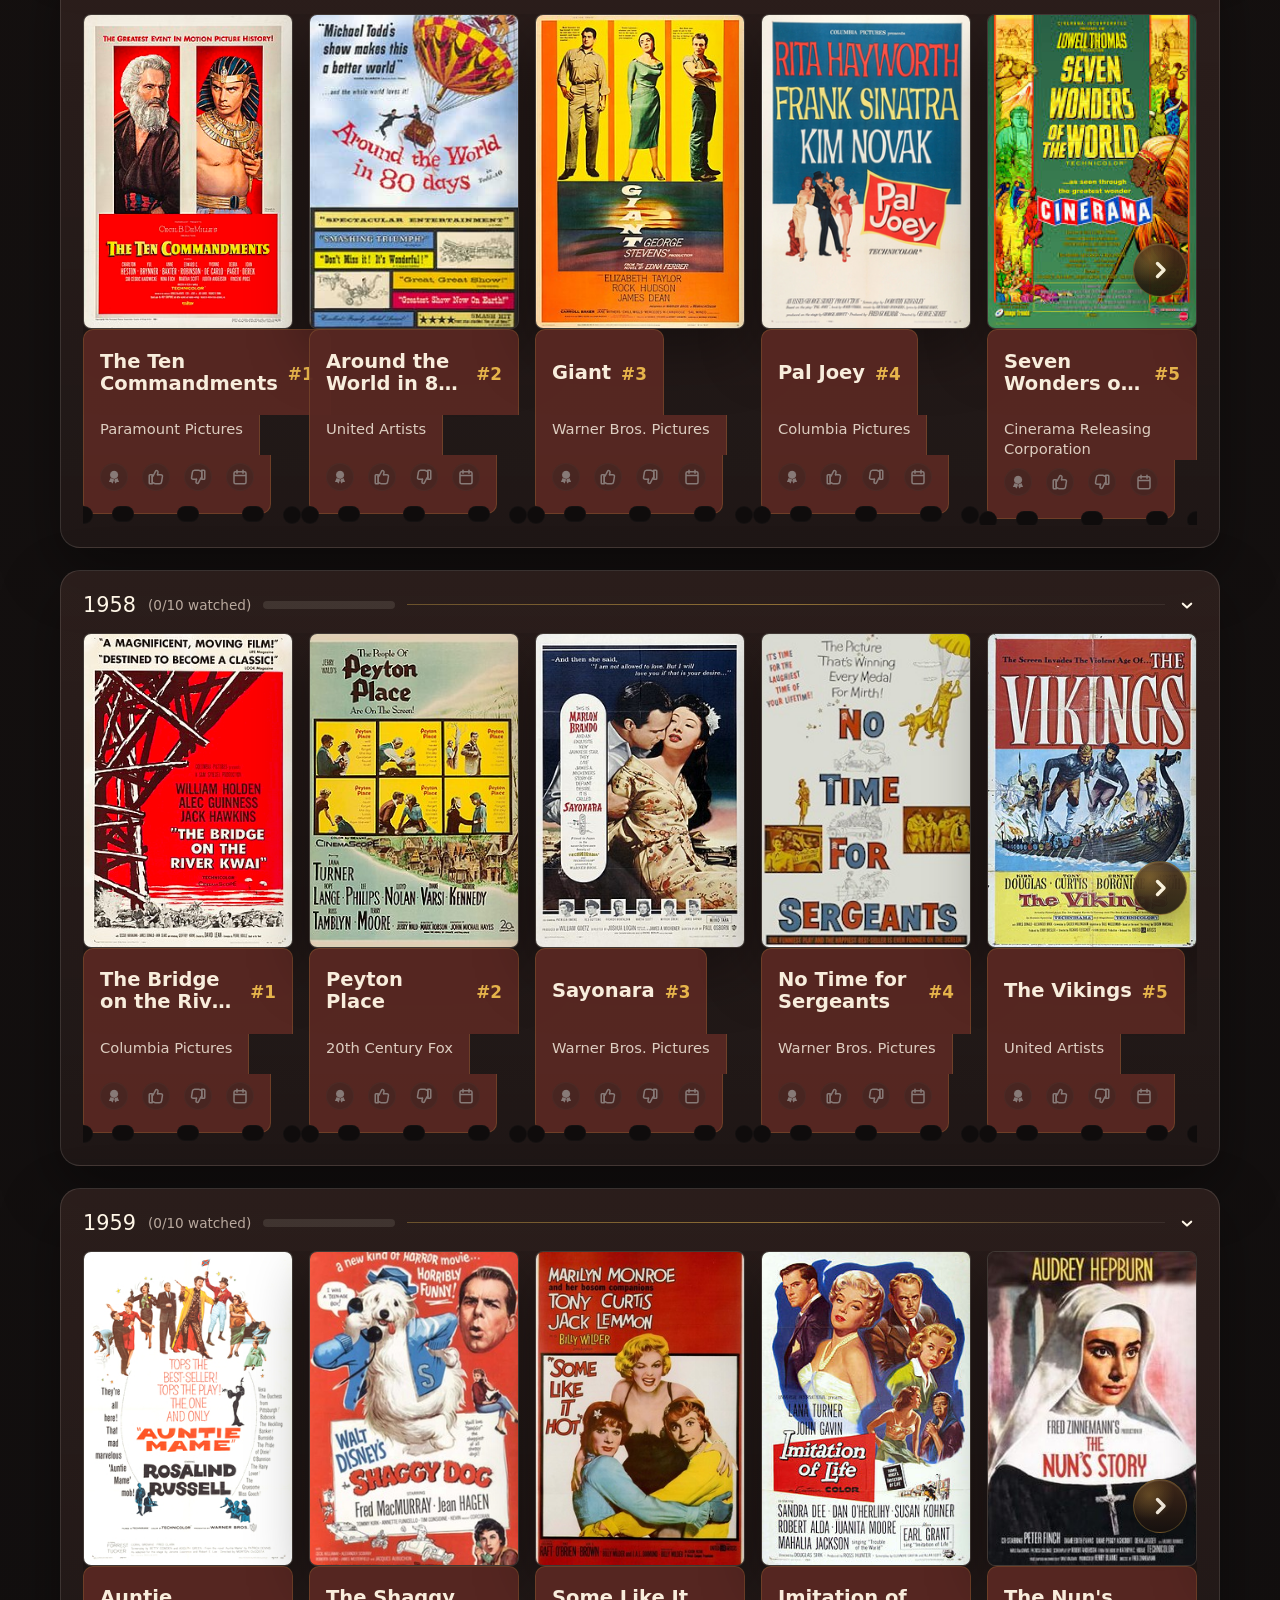
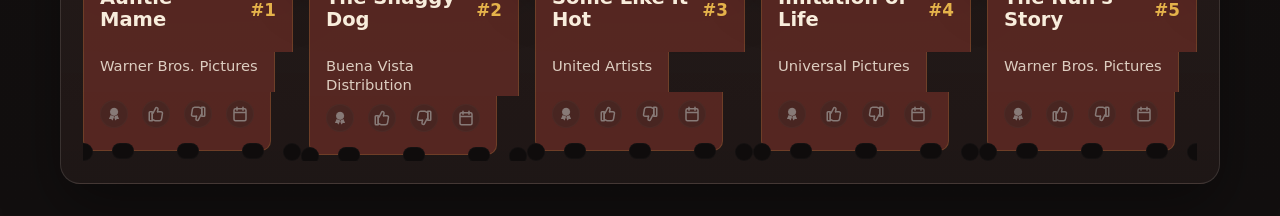
==== commit 99782440: "Combine movie search and filters" ====
--- a/index.html
+++ b/index.html
@@ -25,10 +25,7 @@
           <button id="random-movie-button" class="icon-button" type="button" aria-label="Pick a random movie">
             <img class="icon-button-image icon-button-image-random" src="assets/icons/dice.svg" alt="" aria-hidden="true">
           </button>
-          <button class="icon-button" type="button" aria-label="Filter movies">
-            <img class="icon-button-image" src="assets/icons/filter.svg" alt="" aria-hidden="true">
-          </button>
-          <button class="icon-button" type="button" aria-label="Search movies">
+          <button id="search-toggle-button" class="icon-button" type="button" aria-label="Search and filter movies" aria-expanded="false" aria-controls="filter-panel">
             <svg aria-hidden="true" viewBox="0 0 24 24">
               <path d="m21 21-4.3-4.3"></path>
               <circle cx="11" cy="11" r="7"></circle>
@@ -72,6 +69,32 @@
         </button>
       </div>
 
+      <section id="filter-panel" class="filter-panel" aria-label="Search and filter movies" hidden>
+        <div class="filter-panel-header">
+          <div>
+            <h2>Search & Filter</h2>
+            <p id="filter-summary" class="filter-summary">Showing all movies</p>
+          </div>
+          <button id="filter-clear-button" class="filter-clear-button" type="button" hidden>
+            Clear
+          </button>
+        </div>
+
+        <label class="search-field">
+          <span>Search movies</span>
+          <input
+            id="movie-search-input"
+            type="search"
+            autocomplete="off"
+            list="search-suggestions"
+            placeholder="Title, studio, or tag"
+          >
+        </label>
+        <datalist id="search-suggestions"></datalist>
+
+        <div id="filter-groups" class="filter-groups"></div>
+      </section>
+
       <main class="content">
         <section class="library-decade" aria-labelledby="fifties-title">
           <div class="section-copy">
@@ -108,6 +131,7 @@
           </div>
 
           <div id="year-rows" class="year-rows" aria-live="polite"></div>
+          <p id="filter-empty-state" class="filter-empty-state" hidden>No movies match those filters.</p>
         </section>
       </main>
     </div>
@@ -143,7 +167,7 @@
               <span id="movie-detail-title"></span>
               <span id="movie-detail-rank" class="movie-detail-rank"></span>
             </h2>
-            <p id="movie-detail-distributor" class="movie-detail-distributor"></p>
+            <button id="movie-detail-distributor" class="movie-detail-distributor" type="button"></button>
 
             <dl class="movie-detail-facts">
               <div>
@@ -159,6 +183,8 @@
                 <dd id="movie-detail-runtime"></dd>
               </div>
             </dl>
+
+            <div id="movie-detail-tags" class="movie-detail-tags" aria-label="Movie tags"></div>
 
             <div class="movie-detail-links">
               <a id="movie-detail-film-link" class="movie-detail-link" href="" target="_blank" rel="noreferrer noopener">
--- a/styles.css
+++ b/styles.css
@@ -352,6 +352,137 @@
 .content {
   width: min(100%, 1160px);
   margin: 22px auto 0;
+}
+
+.filter-panel {
+  width: min(100%, 1160px);
+  margin: 14px auto 0;
+  padding: 16px;
+  border: 1px solid rgba(243, 192, 79, 0.16);
+  border-radius: 14px;
+  background:
+    linear-gradient(180deg, rgba(48, 33, 30, 0.96), rgba(29, 22, 21, 0.96));
+  box-shadow: 0 18px 44px rgba(0, 0, 0, 0.26);
+}
+
+.filter-panel-header {
+  display: flex;
+  align-items: start;
+  justify-content: space-between;
+  gap: 16px;
+  margin-bottom: 14px;
+}
+
+.filter-panel h2 {
+  margin: 0;
+  font-size: 1rem;
+  line-height: 1.1;
+}
+
+.filter-summary {
+  margin: 5px 0 0;
+  color: var(--muted);
+  font-size: 0.82rem;
+  line-height: 1.35;
+}
+
+.filter-clear-button {
+  flex: 0 0 auto;
+  min-height: 34px;
+  border: 1px solid rgba(255, 247, 232, 0.16);
+  border-radius: 999px;
+  background: rgba(255, 247, 232, 0.07);
+  color: var(--text);
+  cursor: pointer;
+  font-weight: 760;
+  padding: 7px 13px;
+}
+
+.search-field {
+  display: grid;
+  gap: 8px;
+  margin-bottom: 16px;
+}
+
+.search-field span {
+  color: rgba(255, 247, 232, 0.78);
+  font-size: 0.78rem;
+  font-weight: 800;
+  line-height: 1.2;
+  text-transform: uppercase;
+}
+
+.search-field input {
+  width: 100%;
+  min-height: 46px;
+  border: 1px solid rgba(243, 192, 79, 0.22);
+  border-radius: 10px;
+  background: rgba(15, 11, 10, 0.68);
+  color: var(--text);
+  font: inherit;
+  font-size: 1rem;
+  padding: 11px 13px;
+}
+
+.search-field input::placeholder {
+  color: rgba(185, 169, 158, 0.72);
+}
+
+.search-field input:focus {
+  border-color: rgba(243, 192, 79, 0.54);
+  outline: 2px solid rgba(243, 192, 79, 0.16);
+  outline-offset: 2px;
+}
+
+.filter-groups {
+  display: grid;
+  gap: 14px;
+  padding-top: 14px;
+  border-top: 1px solid rgba(255, 247, 232, 0.09);
+}
+
+.filter-group {
+  display: grid;
+  gap: 8px;
+}
+
+.filter-group h3 {
+  margin: 0;
+  color: rgba(255, 247, 232, 0.78);
+  font-size: 0.78rem;
+  font-weight: 800;
+  line-height: 1.2;
+  text-transform: uppercase;
+}
+
+.filter-chip-list {
+  display: flex;
+  flex-wrap: wrap;
+  gap: 8px;
+}
+
+.filter-chip {
+  min-height: 34px;
+  border: 1px solid rgba(255, 247, 232, 0.14);
+  border-radius: 999px;
+  background: rgba(255, 247, 232, 0.06);
+  color: rgba(255, 247, 232, 0.84);
+  cursor: pointer;
+  font-size: 0.83rem;
+  font-weight: 760;
+  padding: 7px 12px;
+}
+
+.filter-chip:hover,
+.filter-chip:focus-visible {
+  border-color: rgba(243, 192, 79, 0.28);
+  color: var(--text);
+}
+
+.filter-chip.is-selected {
+  border-color: rgba(243, 192, 79, 0.5);
+  background: rgba(243, 192, 79, 0.16);
+  color: #fff0d4;
 }
 
 .library-decade {
@@ -652,6 +783,10 @@
   outline-offset: 4px;
 }
 
+.movie-card.is-filtered-out {
+  display: none;
+}
+
 .movie-card-cover {
   width: 100%;
   aspect-ratio: 2 / 3;
@@ -901,6 +1036,15 @@
 .movie-card-action-calendar.is-selected img {
   opacity: 0.92;
   filter: brightness(0) saturate(100%) invert(72%) sepia(12%) saturate(404%) hue-rotate(73deg) brightness(81%) contrast(85%);
+}
+
+.filter-empty-state {
+  margin: 4px 0 0;
+  padding: 22px;
+  border: 1px dashed rgba(243, 192, 79, 0.22);
+  border-radius: 14px;
+  color: var(--muted);
+  text-align: center;
 }
 
 .movie-detail-overlay {
@@ -1015,10 +1159,30 @@
 }
 
 .movie-detail-distributor {
+  appearance: none;
   margin: 0;
+  border: 0;
+  background: transparent;
   color: rgba(255, 247, 232, 0.76);
+  cursor: pointer;
   font-size: 0.98rem;
   line-height: 1.6;
+  padding: 0;
+  text-align: left;
+  text-decoration: underline;
+  text-decoration-color: rgba(243, 192, 79, 0.3);
+  text-underline-offset: 4px;
+}
+
+.movie-detail-distributor:hover,
+.movie-detail-distributor:focus-visible {
+  color: #fff0d4;
+  text-decoration-color: rgba(243, 192, 79, 0.72);
+}
+
+.movie-detail-distributor:disabled {
+  cursor: default;
+  text-decoration: none;
 }
 
 .movie-detail-facts {
@@ -1056,6 +1220,51 @@
   color: var(--text);
   font-size: 1rem;
   font-weight: 700;
+}
+
+.movie-detail-cast-list {
+  display: flex;
+  flex-wrap: wrap;
+  gap: 7px;
+}
+
+.movie-detail-cast-button {
+  appearance: none;
+  min-height: 30px;
+  border: 1px solid rgba(243, 192, 79, 0.16);
+  border-radius: 999px;
+  background: rgba(255, 247, 232, 0.06);
+  color: rgba(255, 247, 232, 0.88);
+  cursor: pointer;
+  font: inherit;
+  font-size: 0.86rem;
+  font-weight: 760;
+  padding: 5px 10px;
+}
+
+.movie-detail-cast-button:hover,
+.movie-detail-cast-button:focus-visible {
+  border-color: rgba(243, 192, 79, 0.42);
+  color: #fff0d4;
+}
+
+.movie-detail-tags {
+  display: flex;
+  flex-wrap: wrap;
+  gap: 8px;
+}
+
+.movie-detail-tag {
+  display: inline-flex;
+  align-items: center;
+  min-height: 30px;
+  border: 1px solid rgba(243, 192, 79, 0.16);
+  border-radius: 999px;
+  background: rgba(255, 247, 232, 0.06);
+  color: rgba(255, 247, 232, 0.84);
+  font-size: 0.78rem;
+  font-weight: 760;
+  padding: 6px 10px;
 }
 
 .movie-detail-links {
@@ -1291,6 +1500,12 @@
   inset: 0;
   background: rgba(10, 7, 7, 0.76);
   backdrop-filter: blur(16px);
+  transition: opacity 220ms ease, backdrop-filter 220ms ease;
+}
+
+.random-picker-overlay.is-handoff .random-picker-backdrop {
+  opacity: 0;
+  backdrop-filter: blur(0);
 }
 
 .random-picker-card {
@@ -1305,6 +1520,12 @@
     linear-gradient(180deg, rgba(52, 34, 30, 0.98), rgba(20, 15, 15, 0.98));
   box-shadow: 0 36px 80px rgba(0, 0, 0, 0.45);
   overflow: hidden;
+  transition: opacity 180ms ease, transform 180ms ease;
+}
+
+.random-picker-overlay.is-handoff .random-picker-card {
+  opacity: 0;
+  transform: translateY(10px) scale(0.985);
 }
 
 .random-picker-close {
@@ -1465,6 +1686,11 @@
   transform: translate(-50%, calc(var(--random-ticket-ready-y) - 4px));
 }
 
+.random-picker-ticket.is-revealed:not(.is-choosing):hover,
+.random-picker-ticket.is-revealed:not(.is-choosing):focus-visible {
+  transform: translate(-50%, calc(var(--random-ticket-ready-y) - 5px));
+}
+
 .random-picker-ticket.is-empty {
   width: min(100%, 310px);
   min-height: 320px;
@@ -1484,6 +1710,16 @@
     radial-gradient(circle at 22% 18%, rgba(243, 192, 79, 0.34), transparent 24%),
     radial-gradient(circle at 78% 16%, rgba(184, 40, 47, 0.34), transparent 22%),
     linear-gradient(180deg, rgba(79, 37, 31, 0.98), rgba(46, 24, 23, 0.98));
+  transform-origin: 50% 100%;
+  transition: opacity 80ms ease, transform 130ms cubic-bezier(.18,.92,.28,1);
+}
+
+.random-picker-ticket.is-cut .random-picker-ticket-cover {
+  transform: translateY(-4px) scaleY(0.992);
+}
+
+.random-picker-ticket.is-cover-flying .random-picker-ticket-cover {
+  opacity: 0;
 }
 
 .random-picker-ticket-cover::after {
@@ -1531,6 +1767,7 @@
     linear-gradient(180deg, rgba(96, 46, 39, 0.98), rgba(70, 34, 30, 0.98));
   opacity: 0;
   transform: translateY(10px);
+  transform-origin: 50% 0;
   transition: opacity 180ms ease, transform 180ms ease;
 }
 
@@ -1540,6 +1777,15 @@
 .random-picker-ticket.is-empty .random-picker-ticket-stub {
   opacity: 1;
   transform: translateY(0);
+}
+
+.random-picker-ticket.is-choosing .random-picker-ticket-stub > * {
+  opacity: 0;
+  transition: opacity 110ms ease;
+}
+
+.random-picker-ticket.is-cut .random-picker-ticket-stub {
+  animation: random-ticket-stub-fall 520ms cubic-bezier(.23,.7,.18,1) forwards;
 }
 
 .random-picker-ticket-kicker {
@@ -1641,6 +1887,34 @@
   right: -8px;
 }
 
+.random-picker-cover-flight {
+  z-index: 80;
+  object-fit: cover;
+  pointer-events: none;
+  border: 1px solid rgba(243, 192, 79, 0.24);
+}
+
+@keyframes random-ticket-stub-fall {
+  0% {
+    opacity: 1;
+    transform: translateY(0) rotate(0deg);
+  }
+
+  20% {
+    transform: translateY(8px) rotate(-1.4deg);
+  }
+
+  48% {
+    opacity: 1;
+    transform: translateY(86px) rotate(5deg);
+  }
+
+  100% {
+    opacity: 0;
+    transform: translateY(220px) rotate(10deg);
+  }
+}
+
 @keyframes random-ticket-print {
   0% {
     transform: translate(-50%, var(--random-ticket-hidden-y));
@@ -1725,7 +1999,8 @@
 }
 
 @media (min-width: 1500px) {
-  .content {
+  .content,
+  .filter-panel {
     width: min(100%, 1760px);
   }
 
@@ -1747,7 +2022,8 @@
 }
 
 @media (min-width: 1800px) {
-  .content {
+  .content,
+  .filter-panel {
     width: min(100%, calc(100vw - 56px));
   }
 
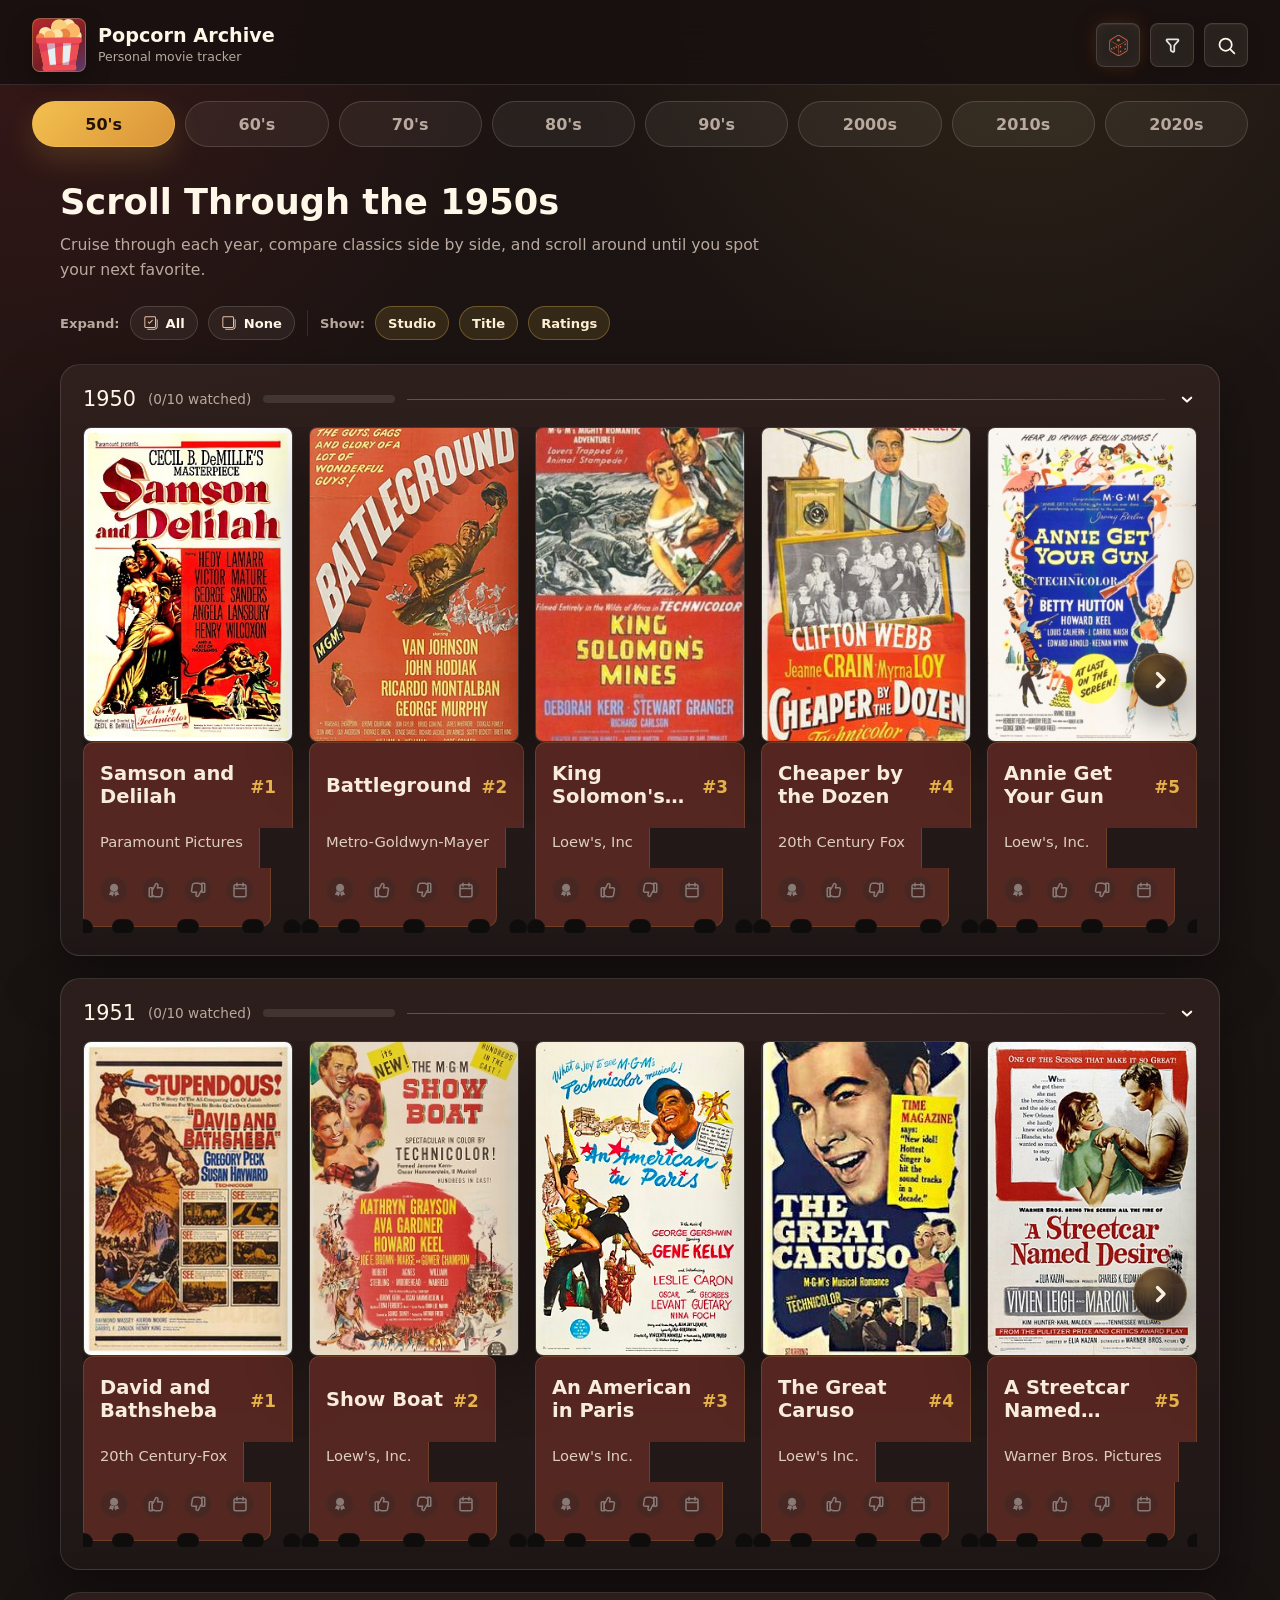
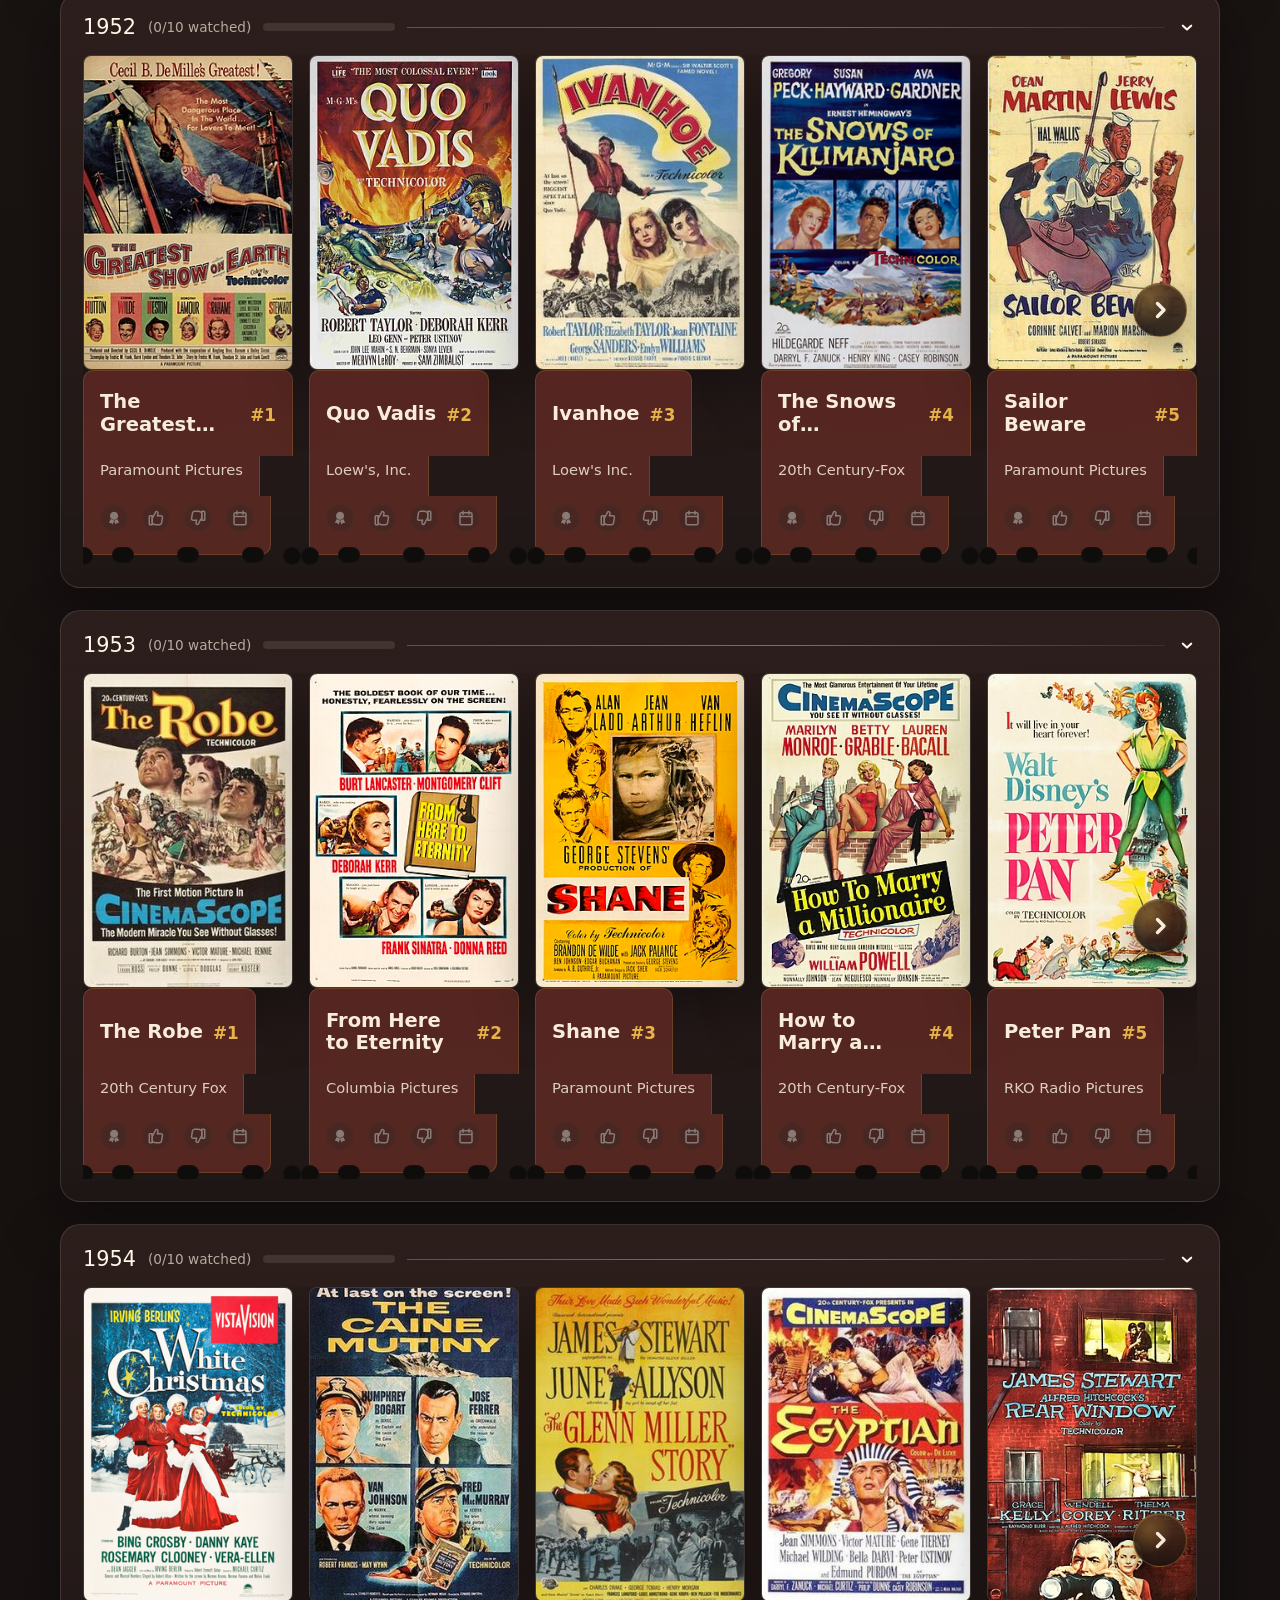
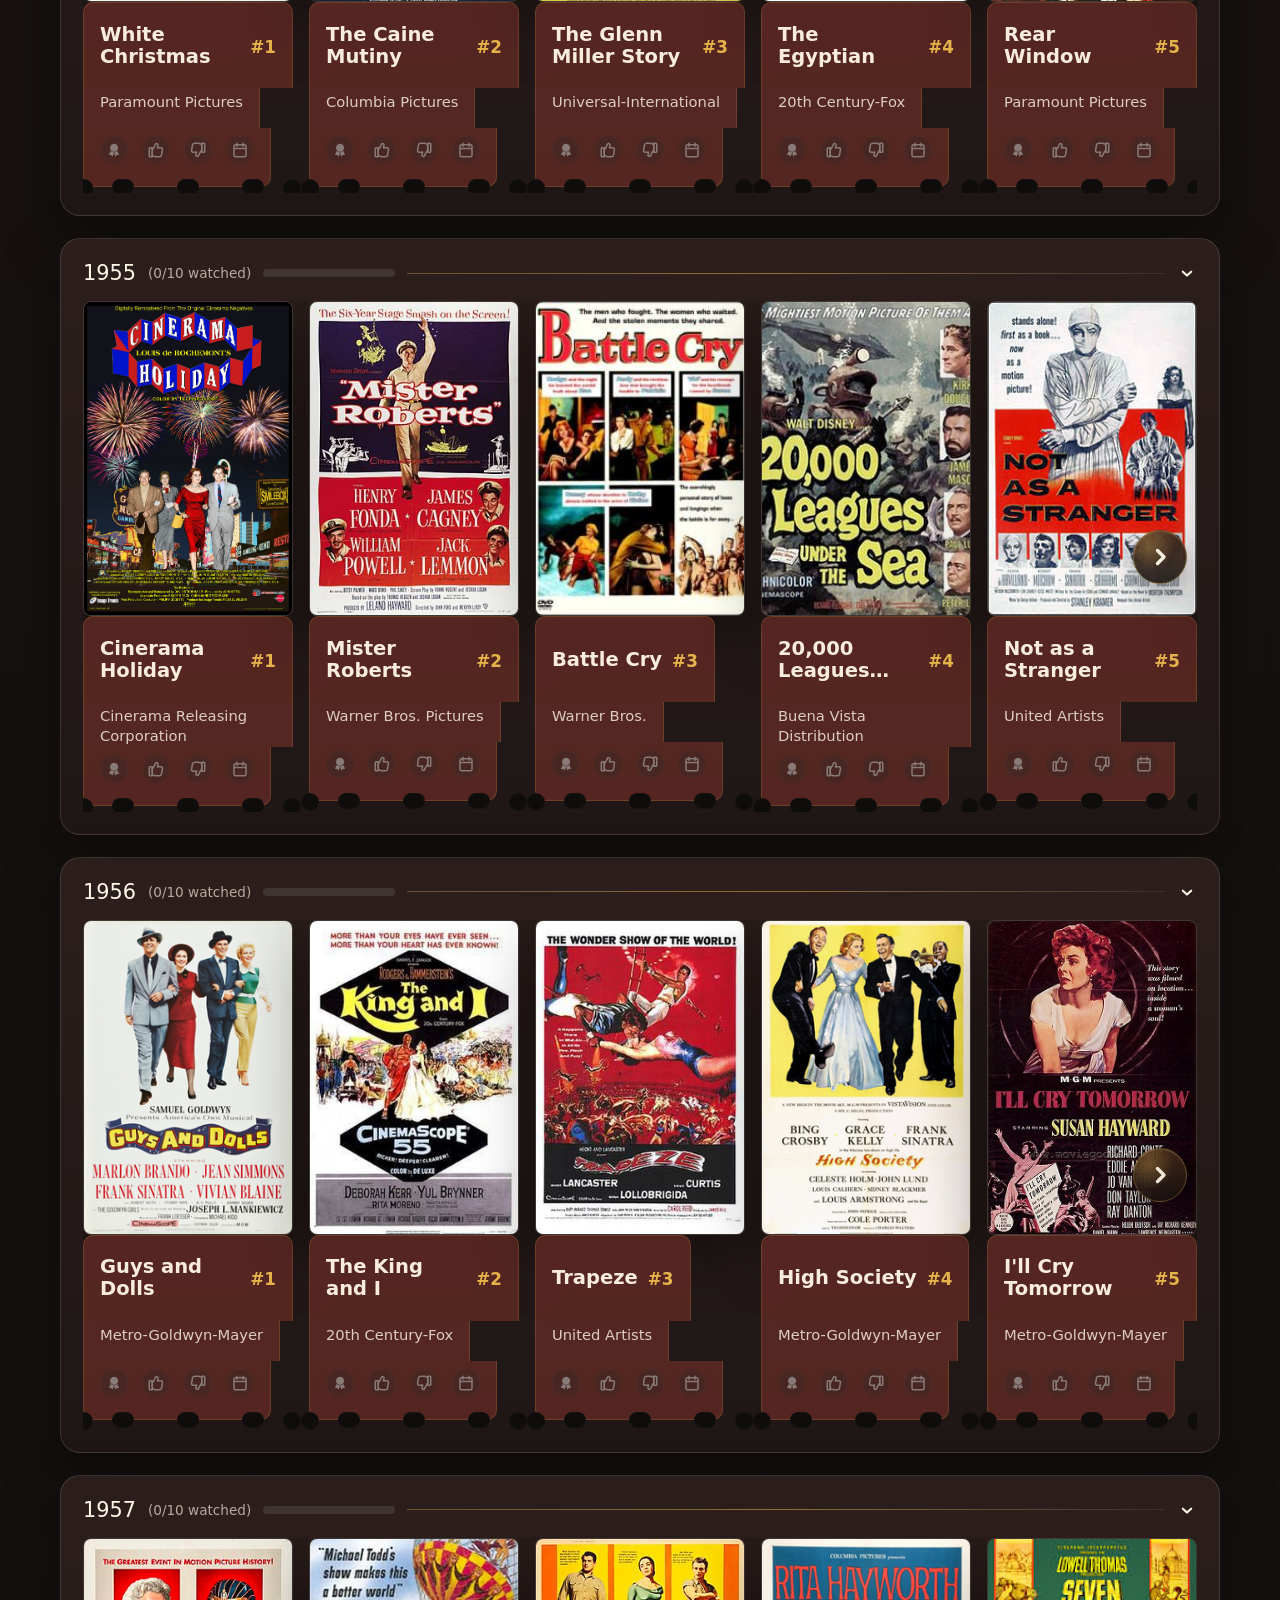
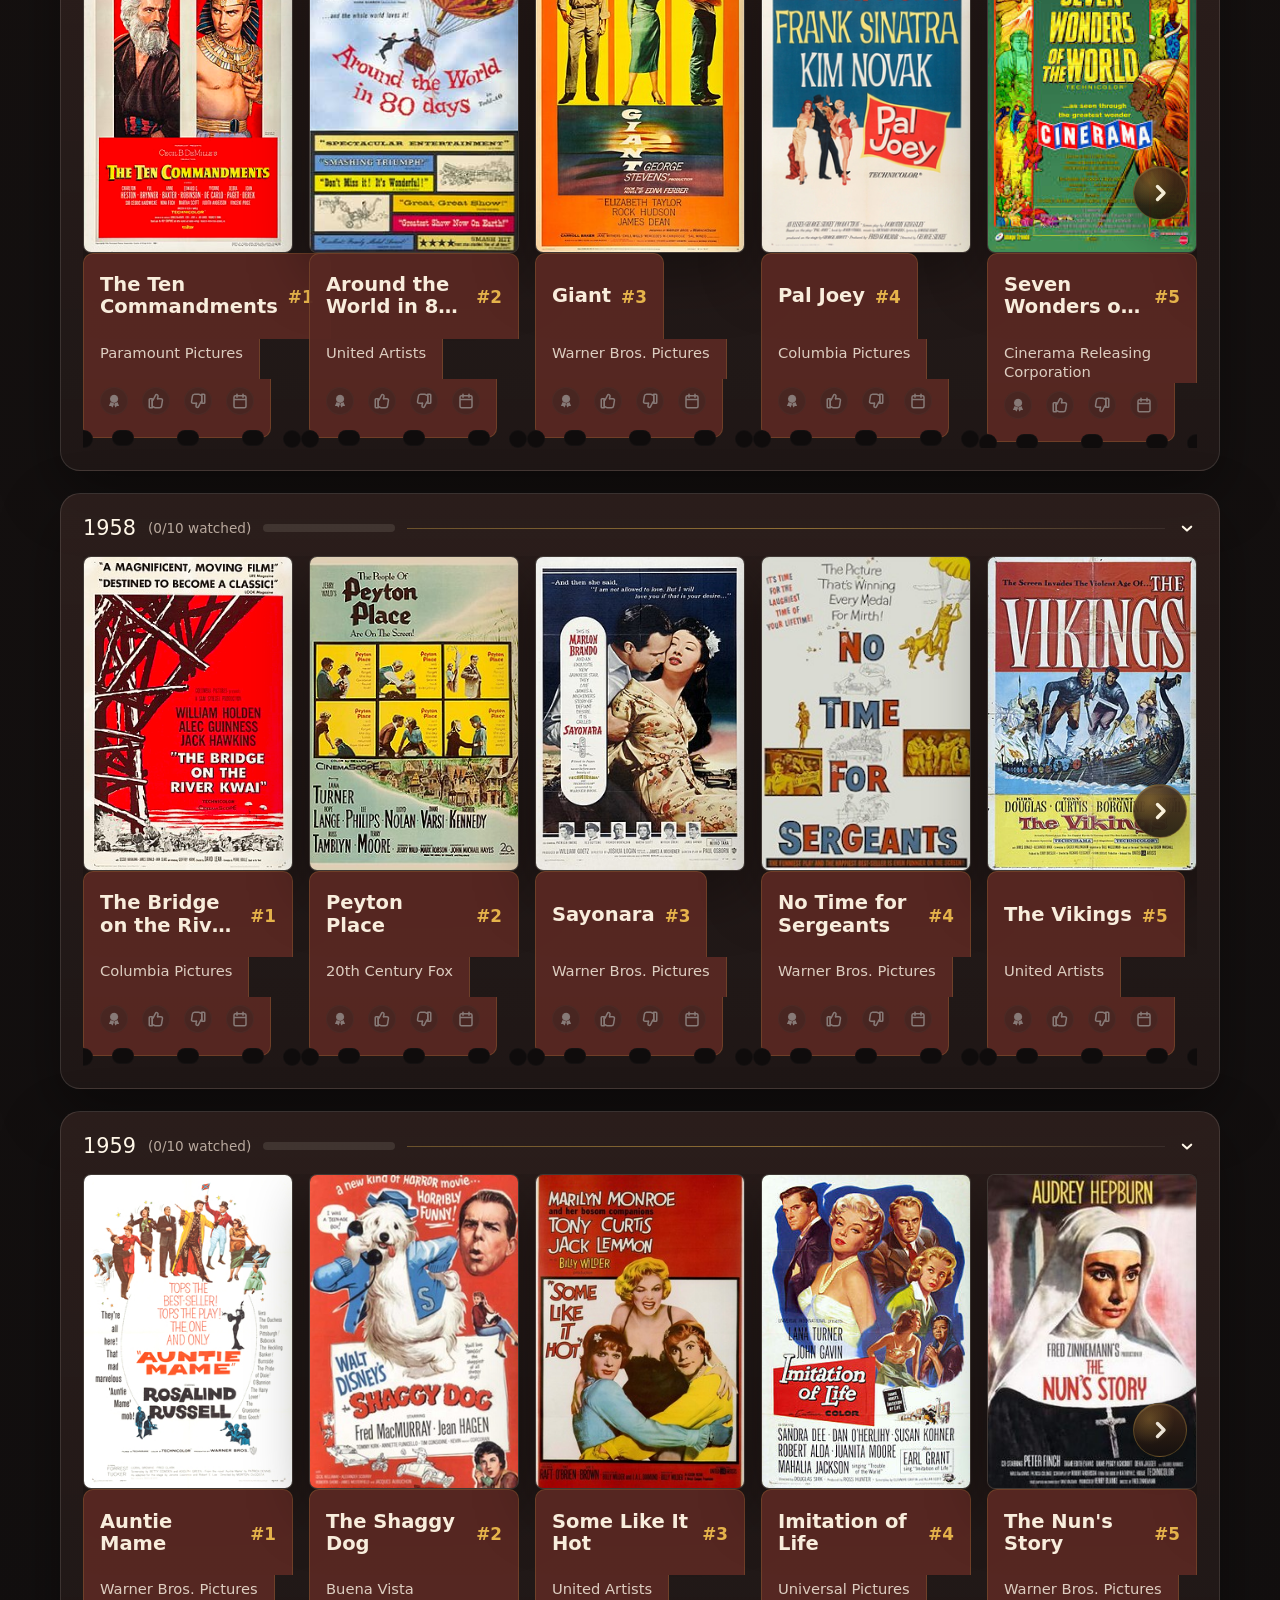
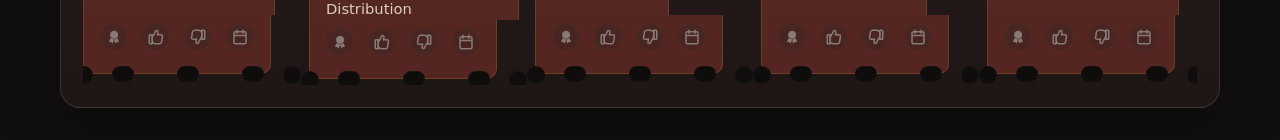
==== commit 2885d5b9: "Fix phone UI bugs" ====
--- a/index.html
+++ b/index.html
@@ -25,7 +25,10 @@
           <button id="random-movie-button" class="icon-button" type="button" aria-label="Pick a random movie">
             <img class="icon-button-image icon-button-image-random" src="assets/icons/dice.svg" alt="" aria-hidden="true">
           </button>
-          <button id="search-toggle-button" class="icon-button" type="button" aria-label="Search and filter movies" aria-expanded="false" aria-controls="filter-panel">
+          <button id="filter-toggle-button" class="icon-button" type="button" aria-label="Filter movies" aria-expanded="false" aria-controls="filter-panel">
+            <img class="icon-button-image" src="assets/icons/filter.svg" alt="" aria-hidden="true">
+          </button>
+          <button id="search-toggle-button" class="icon-button" type="button" aria-label="Search movies" aria-expanded="false" aria-controls="search-panel">
             <svg aria-hidden="true" viewBox="0 0 24 24">
               <path d="m21 21-4.3-4.3"></path>
               <circle cx="11" cy="11" r="7"></circle>
@@ -69,13 +72,13 @@
         </button>
       </div>
 
-      <section id="filter-panel" class="filter-panel" aria-label="Search and filter movies" hidden>
+      <section id="search-panel" class="search-panel" aria-label="Search movies" hidden>
         <div class="filter-panel-header">
           <div>
-            <h2>Search & Filter</h2>
-            <p id="filter-summary" class="filter-summary">Showing all movies</p>
-          </div>
-          <button id="filter-clear-button" class="filter-clear-button" type="button" hidden>
+            <h2>Search</h2>
+            <p id="search-summary" class="filter-summary">Showing all movies</p>
+          </div>
+          <button id="search-clear-button" class="filter-clear-button" type="button" hidden>
             Clear
           </button>
         </div>
@@ -87,10 +90,22 @@
             type="search"
             autocomplete="off"
             list="search-suggestions"
-            placeholder="Title, studio, or tag"
+            placeholder="Title, studio, actor, or tag"
           >
         </label>
         <datalist id="search-suggestions"></datalist>
+      </section>
+
+      <section id="filter-panel" class="filter-panel" aria-label="Movie filters" hidden>
+        <div class="filter-panel-header">
+          <div>
+            <h2>Filters</h2>
+            <p id="filter-summary" class="filter-summary">Showing all movies</p>
+          </div>
+          <button id="filter-clear-button" class="filter-clear-button" type="button" hidden>
+            Clear
+          </button>
+        </div>
 
         <div id="filter-groups" class="filter-groups"></div>
       </section>
--- a/styles.css
+++ b/styles.css
@@ -266,7 +266,8 @@
   overflow-x: auto;
   padding: 0;
   scrollbar-width: none;
-  touch-action: pan-y;
+  touch-action: pan-x pan-y;
+  -webkit-overflow-scrolling: touch;
 }
 
 .decade-nav::-webkit-scrollbar {
@@ -354,6 +355,7 @@
   margin: 22px auto 0;
 }
 
+.search-panel,
 .filter-panel {
   width: min(100%, 1160px);
   margin: 14px auto 0;
@@ -373,6 +375,7 @@
   margin-bottom: 14px;
 }
 
+.search-panel h2,
 .filter-panel h2 {
   margin: 0;
   font-size: 1rem;
@@ -738,12 +741,15 @@
   overflow-y: hidden;
   padding-bottom: 6px;
   scrollbar-width: none;
-  touch-action: pan-y;
+  touch-action: pan-x pan-y;
   cursor: grab;
   user-select: none;
   justify-content: flex-start;
   align-items: flex-start;
   overscroll-behavior-x: contain;
+  scroll-snap-type: x proximity;
+  scroll-padding-inline: 2px;
+  -webkit-overflow-scrolling: touch;
 }
 
 .movie-track::-webkit-scrollbar {
@@ -770,6 +776,7 @@
   text-align: left;
   overflow: visible;
   transition: transform 150ms ease, filter 150ms ease;
+  scroll-snap-align: start;
 }
 
 .movie-card:hover,
@@ -900,7 +907,12 @@
   color: rgba(255, 247, 232, 0.8);
   font-size: 0.92rem;
   line-height: 1.3;
-  overflow: visible;
+  display: -webkit-box;
+  overflow: hidden;
+  overflow-wrap: anywhere;
+  -webkit-box-orient: vertical;
+  -webkit-line-clamp: 2;
+  line-clamp: 2;
 }
 
 .movie-card-ridge {
@@ -1172,6 +1184,7 @@
   text-decoration: underline;
   text-decoration-color: rgba(243, 192, 79, 0.3);
   text-underline-offset: 4px;
+  overflow-wrap: anywhere;
 }
 
 .movie-detail-distributor:hover,
@@ -1220,12 +1233,20 @@
   color: var(--text);
   font-size: 1rem;
   font-weight: 700;
+  overflow-wrap: anywhere;
 }
 
 .movie-detail-cast-list {
   display: flex;
   flex-wrap: wrap;
   gap: 7px;
+}
+
+.movie-detail-card.is-interaction-guarded .movie-detail-cast-button,
+.movie-detail-card.is-interaction-guarded .movie-detail-distributor,
+.movie-detail-card.is-interaction-guarded .movie-detail-action,
+.movie-detail-card.is-interaction-guarded .movie-detail-link {
+  pointer-events: none;
 }
 
 .movie-detail-cast-button {
@@ -1590,7 +1611,7 @@
 
 .random-picker-message {
   position: absolute;
-  top: 24%;
+  top: clamp(76px, 15vh, 120px);
   left: 50%;
   width: min(100% - 72px, 520px);
   margin: 0;
@@ -1606,9 +1627,9 @@
 .random-picker-printer-zone {
   position: absolute;
   left: 50%;
-  bottom: -14px;
+  bottom: clamp(-12px, -1.5vh, -4px);
   width: min(100% - 90px, 430px);
-  height: calc(100% + 40px);
+  height: min(calc(100% + 24px), 650px);
   --random-ticket-hidden-y: 620px;
   --random-ticket-peek-y: 530px;
   --random-ticket-step-one-y: 430px;
@@ -1649,7 +1670,7 @@
   bottom: 12px;
   z-index: 2;
   width: min(100%, 235px);
-  min-height: 388px;
+  min-height: 382px;
   display: grid;
   align-content: start;
   gap: 0;
@@ -1759,6 +1780,7 @@
 
 .random-picker-ticket-stub {
   display: block;
+  min-height: 122px;
   padding: 12px 0 22px;
   border: 1px solid rgba(243, 192, 79, 0.18);
   border-top: 0;
@@ -1799,28 +1821,43 @@
 }
 
 .random-picker-ticket-title {
-  display: block;
+  display: -webkit-box;
   margin: 8px 16px 0;
   font-size: 1.28rem;
   font-weight: 800;
   line-height: 1.08;
+  overflow: hidden;
+  overflow-wrap: anywhere;
+  -webkit-box-orient: vertical;
+  -webkit-line-clamp: 2;
+  line-clamp: 2;
 }
 
 .random-picker-ticket-meta {
-  display: block;
+  display: -webkit-box;
   margin: 8px 16px 0;
   color: rgba(255, 247, 232, 0.74);
   font-size: 0.92rem;
   line-height: 1.45;
+  overflow: hidden;
+  overflow-wrap: anywhere;
+  -webkit-box-orient: vertical;
+  -webkit-line-clamp: 2;
+  line-clamp: 2;
 }
 
 .random-picker-ticket-detail {
-  display: block;
+  display: -webkit-box;
   min-height: 1.2em;
   margin: 7px 16px 0;
   color: rgba(255, 247, 232, 0.88);
   font-size: 0.84rem;
   line-height: 1.45;
+  overflow: hidden;
+  overflow-wrap: anywhere;
+  -webkit-box-orient: vertical;
+  -webkit-line-clamp: 1;
+  line-clamp: 1;
 }
 
 .random-picker-ticket-ridge {
@@ -2000,6 +2037,7 @@
 
 @media (min-width: 1500px) {
   .content,
+  .search-panel,
   .filter-panel {
     width: min(100%, 1760px);
   }
@@ -2023,6 +2061,7 @@
 
 @media (min-width: 1800px) {
   .content,
+  .search-panel,
   .filter-panel {
     width: min(100%, calc(100vw - 56px));
   }
@@ -2079,39 +2118,40 @@
 
   .movie-detail-card {
     width: min(100%, 420px);
-    max-height: calc(100vh - 20px);
-    overflow: hidden;
+    max-height: calc(100svh - 20px);
+    overflow-y: auto;
+    overscroll-behavior: contain;
     border-radius: 20px;
   }
 
   .random-picker-card {
     width: min(100%, 420px);
-    min-height: calc(100vh - 20px);
+    min-height: calc(100svh - 20px);
     border-radius: 20px;
   }
 
   .random-picker-message {
-    top: 23%;
+    top: clamp(64px, 12svh, 98px);
     width: min(100% - 44px, 320px);
     font-size: clamp(1.3rem, 6vw, 1.9rem);
   }
 
   .random-picker-printer-zone {
-    bottom: -12px;
+    bottom: -6px;
     width: min(100% - 44px, 320px);
-    height: calc(100% + 34px);
-    --random-ticket-hidden-y: 540px;
-    --random-ticket-peek-y: 458px;
-    --random-ticket-step-one-y: 370px;
-    --random-ticket-step-two-y: 378px;
-    --random-ticket-step-three-y: 278px;
-    --random-ticket-step-four-y: 286px;
-    --random-ticket-step-five-y: 162px;
-    --random-ticket-step-six-y: 170px;
-    --random-ticket-step-seven-y: 48px;
-    --random-ticket-step-eight-y: 56px;
-    --random-ticket-bump-y: -40px;
-    --random-ticket-ready-y: -18px;
+    height: min(calc(100% - 92px), 650px);
+    --random-ticket-hidden-y: 560px;
+    --random-ticket-peek-y: 466px;
+    --random-ticket-step-one-y: 382px;
+    --random-ticket-step-two-y: 390px;
+    --random-ticket-step-three-y: 292px;
+    --random-ticket-step-four-y: 300px;
+    --random-ticket-step-five-y: 176px;
+    --random-ticket-step-six-y: 184px;
+    --random-ticket-step-seven-y: 60px;
+    --random-ticket-step-eight-y: 68px;
+    --random-ticket-bump-y: -30px;
+    --random-ticket-ready-y: -8px;
   }
 
   .random-picker-printer {
@@ -2119,12 +2159,17 @@
   }
 
   .random-picker-ticket {
-    width: min(100%, 230px);
-    min-height: 332px;
+    width: min(100%, 222px);
+    min-height: 352px;
   }
 
   .random-picker-ticket-title {
     font-size: 1.24rem;
+  }
+
+  .random-picker-ticket-stub {
+    min-height: 128px;
+    padding-bottom: 18px;
   }
 
   .movie-detail-layout {
@@ -2172,11 +2217,20 @@
   }
 
   .movie-detail-distributor {
+    display: -webkit-box;
+    max-height: 3.1em;
+    overflow: hidden;
     font-size: 0.9rem;
     line-height: 1.45;
+    -webkit-box-orient: vertical;
+    -webkit-line-clamp: 2;
+    line-clamp: 2;
   }
 
   .movie-detail-facts div {
+    min-height: 72px;
+    max-height: 118px;
+    overflow: hidden;
     padding: 10px 12px;
     border-radius: 14px;
   }
@@ -2187,7 +2241,24 @@
   }
 
   .movie-detail-facts dd {
+    max-height: 4.2em;
+    overflow-y: auto;
+    overscroll-behavior: contain;
     font-size: 0.92rem;
+  }
+
+  .movie-detail-cast-list {
+    max-height: 72px;
+    overflow-y: auto;
+    overscroll-behavior: contain;
+    padding-right: 4px;
+  }
+
+  .movie-detail-tags {
+    max-height: 70px;
+    overflow-y: auto;
+    overscroll-behavior: contain;
+    padding-right: 4px;
   }
 
   .movie-detail-link {
